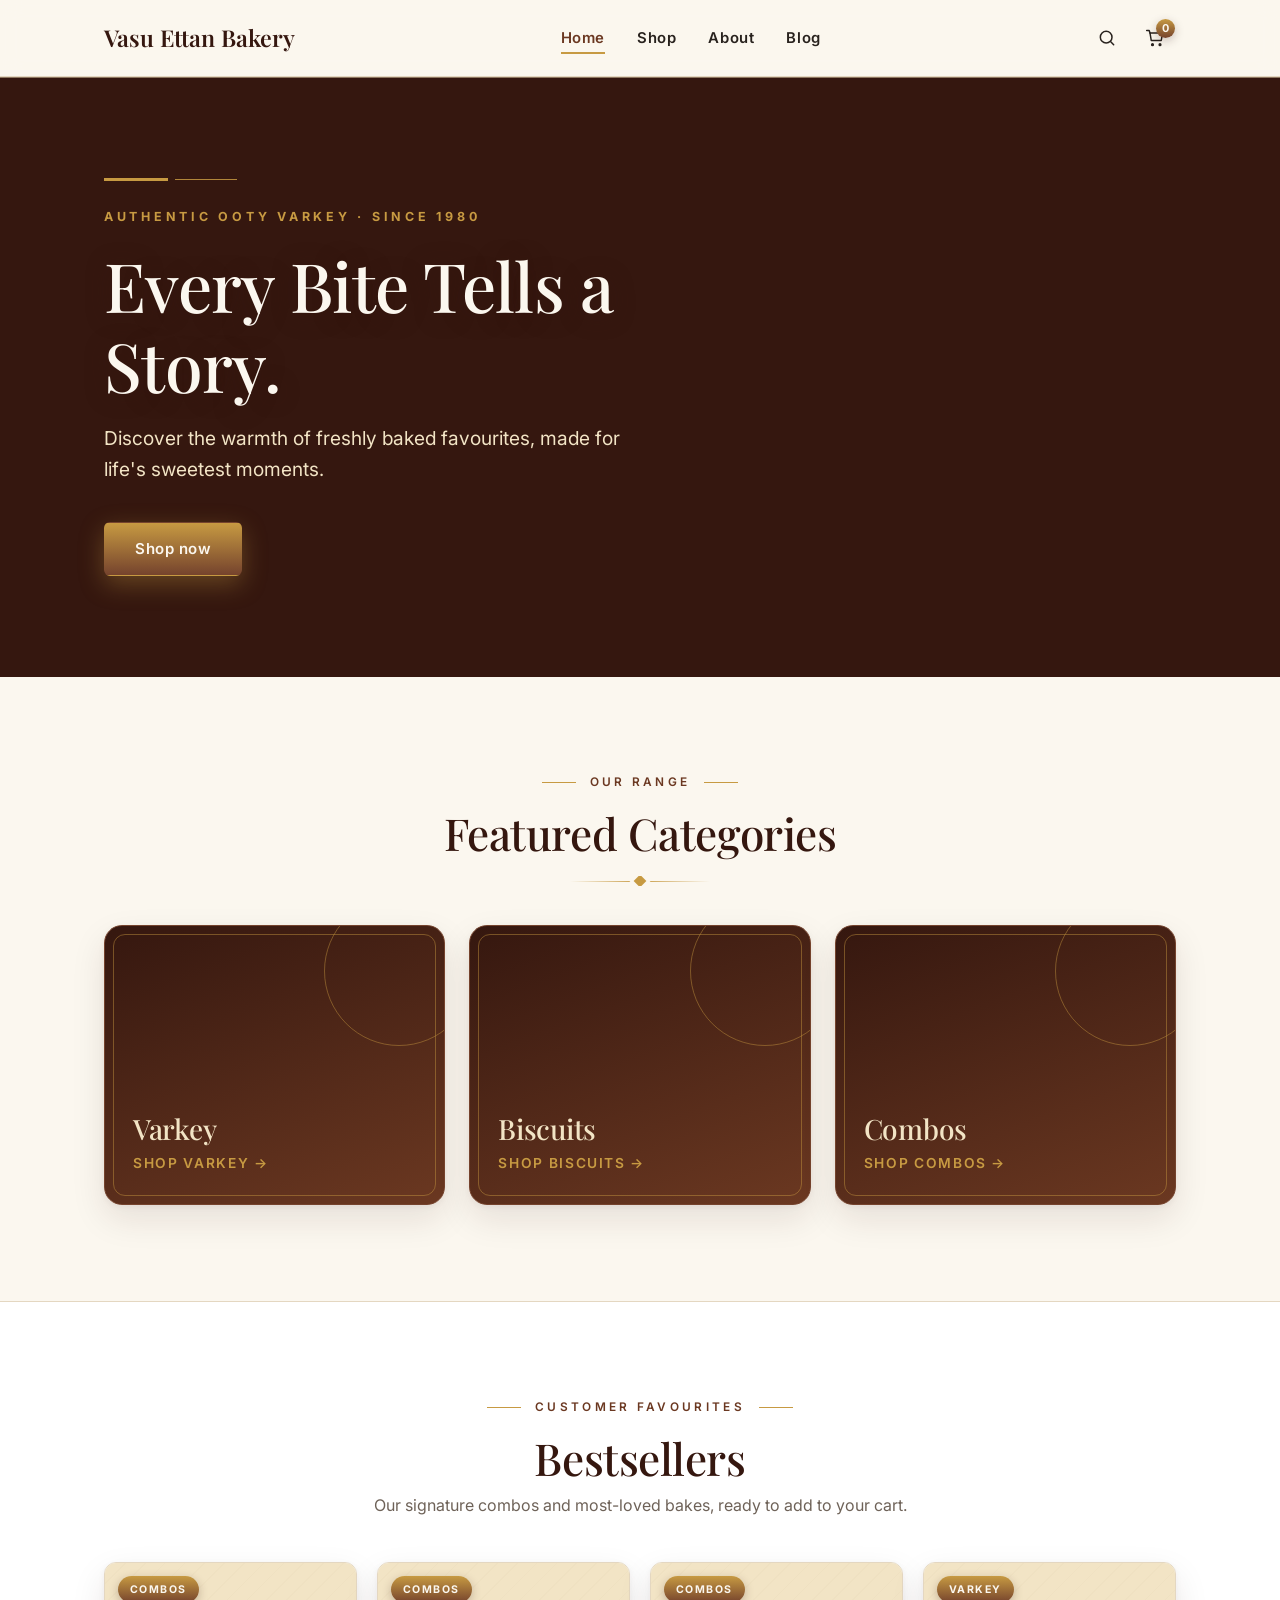
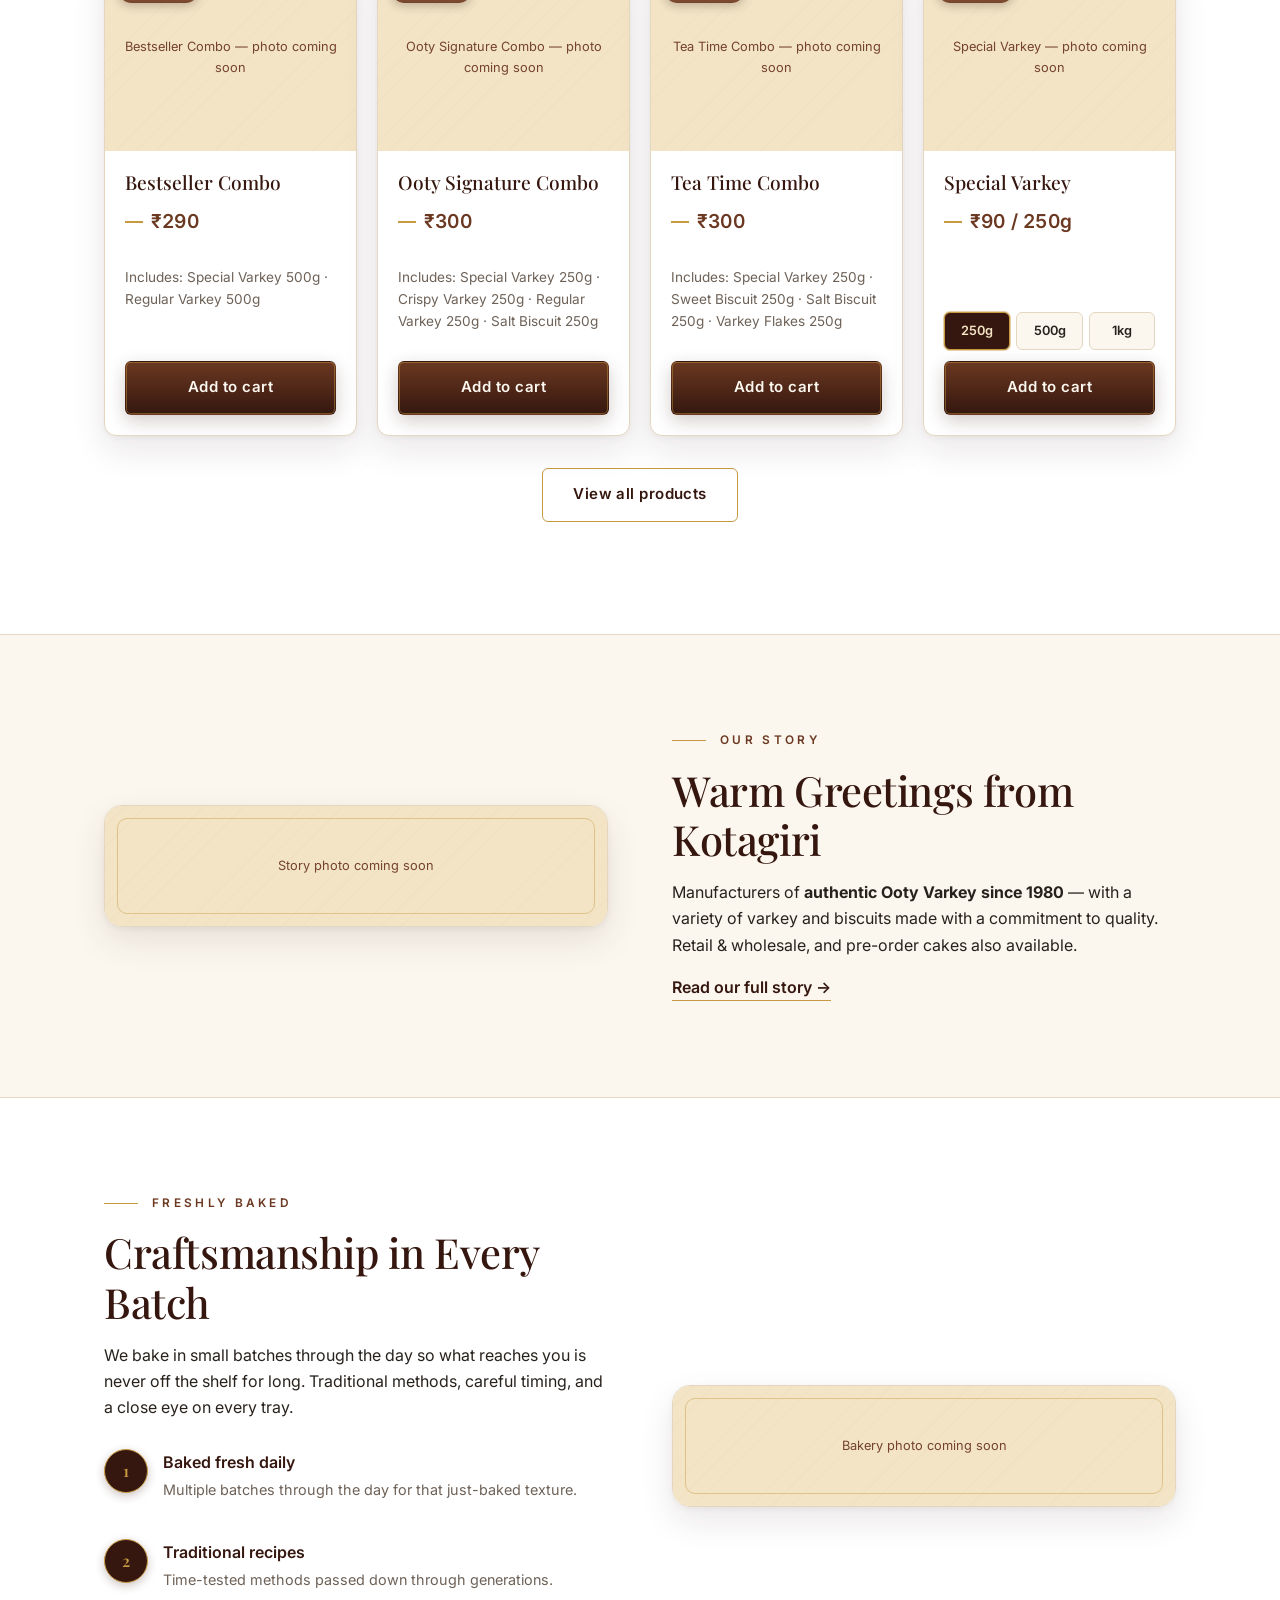
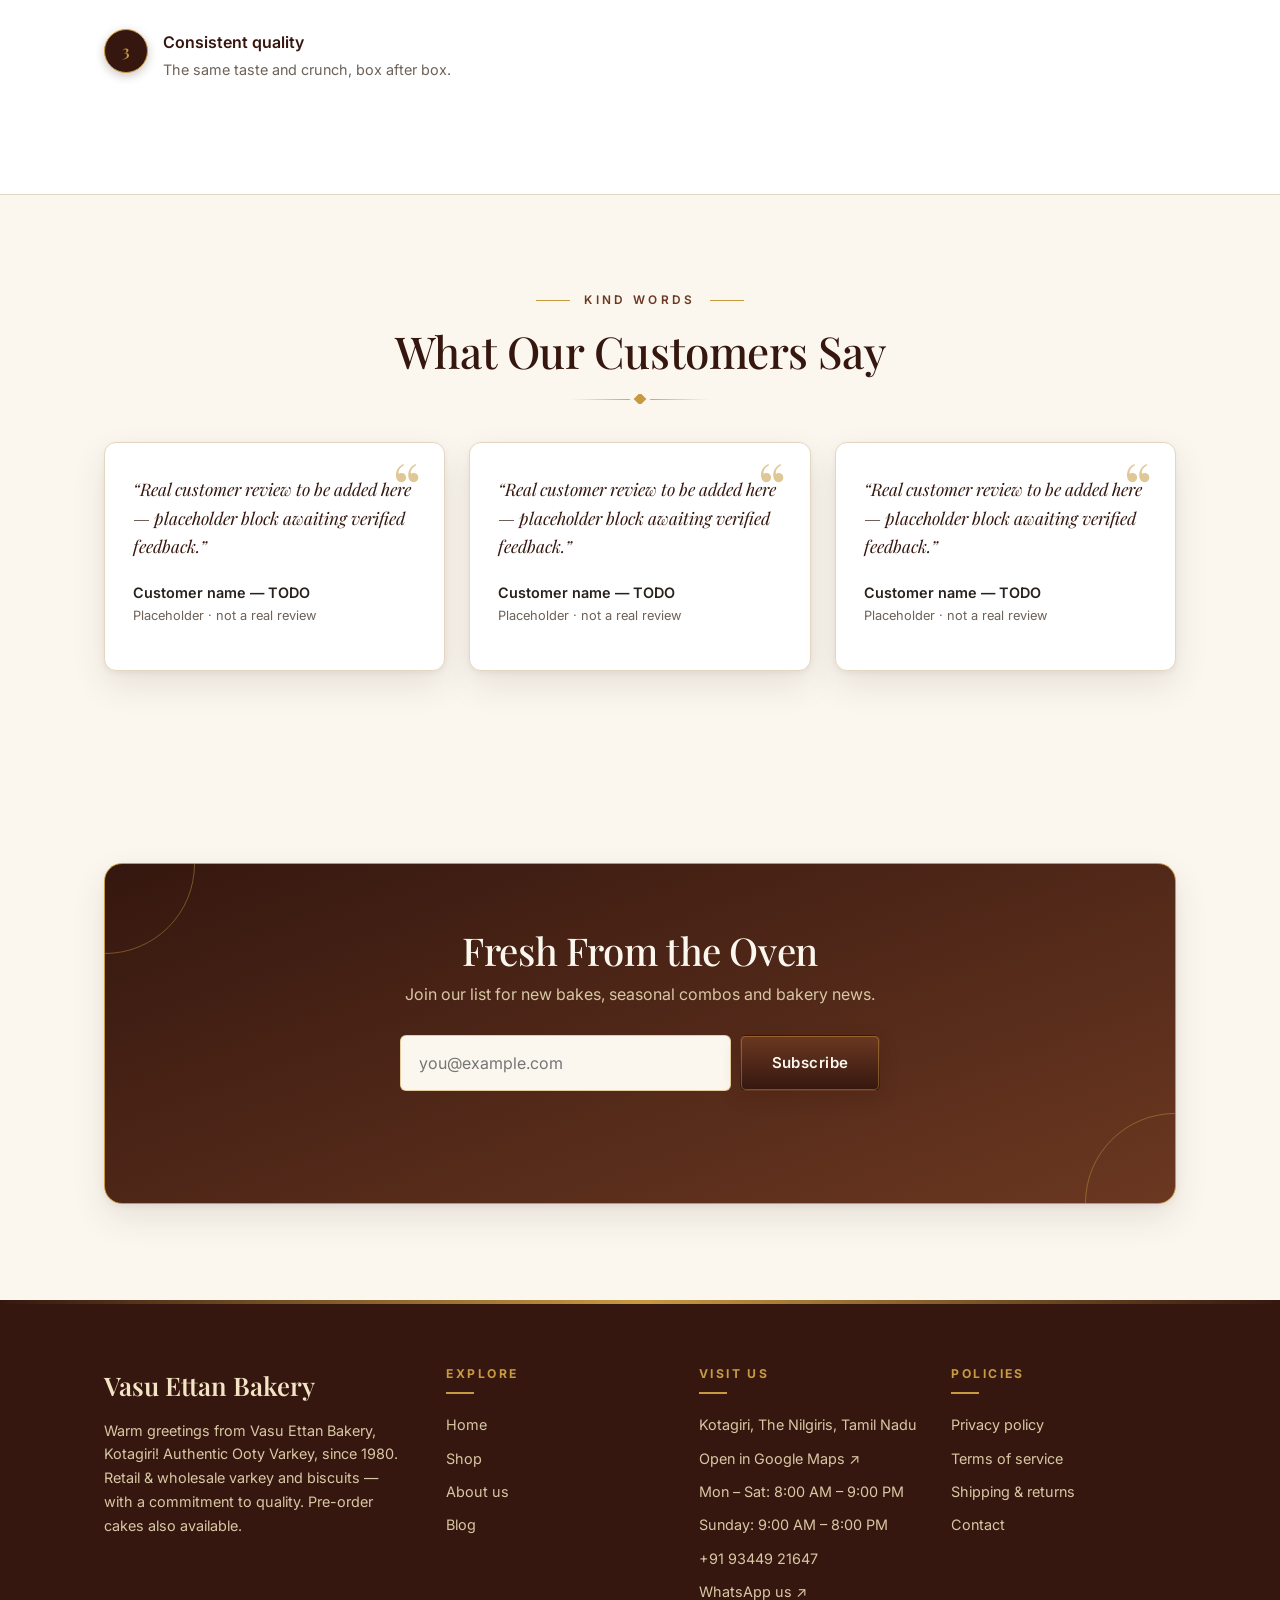
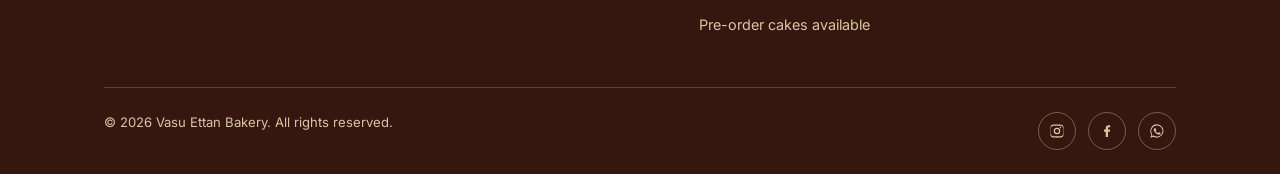
==== index.html @ 8c089f98 "first commit" ====
<!DOCTYPE html>
<html lang="en">
<head>
  <meta charset="UTF-8">
  <meta name="viewport" content="width=device-width, initial-scale=1.0">
  <title>Vasu Ettan Bakery | Freshly Baked Varkey, Biscuits &amp; Combos</title>
  <meta name="description" content="Vasu Ettan Bakery — traditional varkey, biscuits and signature combos baked fresh every day. Every bite tells a story.">
  <link rel="canonical" href="https://www.vasuettanbakery.com/index.html">
  <meta property="og:type" content="website">
  <meta property="og:title" content="Vasu Ettan Bakery | Every Bite Tells a Story">
  <meta property="og:description" content="Discover the warmth of freshly baked favourites — varkey, biscuits and combos made for life's sweetest moments.">
  <meta property="og:image" content="assets/images/hero-bakery.webp">
  <meta property="og:url" content="https://www.vasuettanbakery.com/index.html">
  <meta name="twitter:card" content="summary_large_image">
  <link rel="preconnect" href="https://fonts.googleapis.com">
  <link rel="preconnect" href="https://fonts.gstatic.com" crossorigin>
  <link href="https://fonts.googleapis.com/css2?family=Inter:wght@400;500;600;700&family=Playfair+Display:ital,wght@0,500;0,600;1,500&display=swap" rel="stylesheet">
  <link rel="stylesheet" href="css/variables.css">
  <link rel="stylesheet" href="css/style.css">
  <link rel="stylesheet" href="css/responsive.css">
</head>
<body>

  <!-- Shared header (fetched by js/main.js) -->
  <div data-include="header"></div>

  <main id="main-content">

    <!-- Hero -->
    <section class="hero" aria-labelledby="hero-title">
      <div class="hero__media">
        <img src="assets/images/hero-bakery.webp" alt="Freshly baked goods cooling on shelves inside Vasu Ettan Bakery"
          width="1600" height="900" fetchpriority="high" data-remove-on-error>
      </div>
      <div class="hero__overlay" aria-hidden="true"></div>
      <div class="container">
        <div class="hero__content">
          <p class="hero__eyebrow">Authentic Ooty Varkey · Since 1980</p>
          <h1 class="hero__title" id="hero-title">Every Bite Tells a Story.</h1>
          <p class="hero__text">Discover the warmth of freshly baked favourites, made for life's sweetest moments.</p>
          <a class="btn btn--primary" href="shop.html">Shop now</a>
        </div>
      </div>
    </section>

    <!-- Featured categories -->
    <section class="section" aria-labelledby="categories-title">
      <div class="container">
        <span class="section-kicker">Our range</span>
        <h2 class="section-heading" id="categories-title">Featured Categories</h2>
        <hr class="divider">
        <div class="category-grid">
          <a class="category-card reveal" href="shop.html?category=Varkey">
            <div class="category-card__body">
              <h3 class="category-card__title">Varkey</h3>
              <span class="category-card__link">Shop varkey →</span>
            </div>
          </a>
          <a class="category-card reveal" href="shop.html?category=Biscuits">
            <div class="category-card__body">
              <h3 class="category-card__title">Biscuits</h3>
              <span class="category-card__link">Shop biscuits →</span>
            </div>
          </a>
          <a class="category-card reveal" href="shop.html?category=Combos">
            <div class="category-card__body">
              <h3 class="category-card__title">Combos</h3>
              <span class="category-card__link">Shop combos →</span>
            </div>
          </a>
        </div>
      </div>
    </section>

    <!-- Bestsellers -->
    <section class="section section--alt" aria-labelledby="bestsellers-title">
      <div class="container">
        <span class="section-kicker">Customer favourites</span>
        <h2 class="section-heading" id="bestsellers-title">Bestsellers</h2>
        <p class="section-intro">Our signature combos and most-loved bakes, ready to add to your cart.</p>
        <div class="product-grid" id="bestsellers-grid">
          <noscript>
            <p class="empty-state">Enable JavaScript to view bestsellers, or visit the
              <a class="link-arrow" href="shop.html">shop page</a>.</p>
          </noscript>
        </div>
        <p class="text-center reveal mt-2">
          <a class="btn btn--outline" href="shop.html">View all products</a>
        </p>
      </div>
    </section>

    <!-- Our Story teaser -->
    <section class="section" aria-labelledby="story-title">
      <div class="container split">
        <div class="split__media reveal">
          <img src="assets/images/about/story-teaser.webp" alt="Baker preparing dough by hand at Vasu Ettan Bakery"
            width="720" height="540" loading="lazy" data-fallback="Story photo coming soon">
        </div>
        <div class="reveal">
          <span class="section-kicker text-left">Our story</span>
          <h2 class="split__title" id="story-title">Warm Greetings from Kotagiri</h2>
          <p>Manufacturers of <strong>authentic Ooty Varkey since 1980</strong> — with
            a variety of varkey and biscuits made with a commitment to quality.
            Retail &amp; wholesale, and pre-order cakes also available.</p>
          <a class="link-arrow" href="about.html">Read our full story →</a>
        </div>
      </div>
    </section>

    <!-- Freshly baked / craftsmanship -->
    <section class="section section--alt" aria-labelledby="craft-title">
      <div class="container split">
        <div class="reveal">
          <span class="section-kicker text-left">Freshly baked</span>
          <h2 class="split__title" id="craft-title">Craftsmanship in Every Batch</h2>
          <p>We bake in small batches through the day so what reaches you is never off
            the shelf for long. Traditional methods, careful timing, and a close eye on
            every tray.</p>
          <ul class="feature-list">
            <li>
              <span class="feature-list__icon" aria-hidden="true">1</span>
              <div>
                <p class="feature-list__title">Baked fresh daily</p>
                <p class="feature-list__text">Multiple batches through the day for that just-baked texture.</p>
              </div>
            </li>
            <li>
              <span class="feature-list__icon" aria-hidden="true">2</span>
              <div>
                <p class="feature-list__title">Traditional recipes</p>
                <p class="feature-list__text">Time-tested methods passed down through generations.</p>
              </div>
            </li>
            <li>
              <span class="feature-list__icon" aria-hidden="true">3</span>
              <div>
                <p class="feature-list__title">Consistent quality</p>
                <p class="feature-list__text">The same taste and crunch, box after box.</p>
              </div>
            </li>
          </ul>
        </div>
        <div class="split__media reveal">
          <img src="assets/images/about/craftsmanship.webp" alt="Golden varkey arranged on a baking tray"
            width="720" height="540" loading="lazy" data-fallback="Bakery photo coming soon">
        </div>
      </div>
    </section>

    <!-- Testimonials (placeholder — real reviews only) -->
    <section class="section" aria-labelledby="testimonials-title">
      <div class="container">
        <span class="section-kicker">Kind words</span>
        <h2 class="section-heading" id="testimonials-title">What Our Customers Say</h2>
        <hr class="divider">
        <div class="testimonial-grid">
          <!-- TODO: replace these placeholders with verified customer reviews.
               Do not publish invented testimonials. -->
          <figure class="testimonial reveal">
            <blockquote class="testimonial__quote">“Real customer review to be added here — placeholder block awaiting verified feedback.”</blockquote>
            <figcaption class="testimonial__author">Customer name — TODO</figcaption>
            <p class="testimonial__meta">Placeholder · not a real review</p>
          </figure>
          <figure class="testimonial reveal">
            <blockquote class="testimonial__quote">“Real customer review to be added here — placeholder block awaiting verified feedback.”</blockquote>
            <figcaption class="testimonial__author">Customer name — TODO</figcaption>
            <p class="testimonial__meta">Placeholder · not a real review</p>
          </figure>
          <figure class="testimonial reveal">
            <blockquote class="testimonial__quote">“Real customer review to be added here — placeholder block awaiting verified feedback.”</blockquote>
            <figcaption class="testimonial__author">Customer name — TODO</figcaption>
            <p class="testimonial__meta">Placeholder · not a real review</p>
          </figure>
        </div>
      </div>
    </section>

    <!-- Newsletter -->
    <section class="section" aria-labelledby="newsletter-title">
      <div class="container">
        <div class="newsletter reveal">
          <h2 class="newsletter__title" id="newsletter-title">Fresh From the Oven</h2>
          <p class="newsletter__text">Join our list for new bakes, seasonal combos and bakery news.
            <!-- TODO: connect this form to a real email service (Mailchimp, Brevo, etc.). -->
          </p>
          <form class="newsletter__form" id="newsletter-form" novalidate>
            <label class="sr-only" for="newsletter-email">Email address</label>
            <input class="newsletter__input" id="newsletter-email" name="email" type="email"
              placeholder="you@example.com" required autocomplete="email">
            <button class="btn btn--primary" type="submit">Subscribe</button>
          </form>
          <p class="newsletter__msg" id="newsletter-msg" role="status" aria-live="polite"></p>
        </div>
      </div>
    </section>

  </main>

  <!-- Shared footer (fetched by js/main.js) -->
  <div data-include="footer"></div>

  <script src="js/main.js"></script>
  <script src="js/products.js"></script>
  <script src="js/cart.js"></script>
</body>
</html>
---- css/variables.css ----
/* ==========================================================================
   Vasu Ettan Bakery — Design tokens (single source of truth for all color,
   type, spacing, shape and motion). No hard-coded colors in other files.
   ========================================================================== */

:root {
  /* ----- Core brand palette ----- */
  --color-chocolate: #35170F;   /* Heritage Chocolate — primary, footer, headings */
  --color-cocoa: #6B3821;       /* Roasted Cocoa — hover, secondary surfaces */
  --color-gold: #C79A42;        /* Antique Gold — accents, icons, fine borders */
  --color-ivory: #F2E4C5;       /* Warm Ivory — hero bg, highlights */
  --color-cream: #FBF7EF;       /* Bakery Cream — page background, card surfaces */
  --color-wheat: #D8C7A4;       /* Wheat Beige — dividers, muted accents */

  /* ----- Supporting palette ----- */
  --color-cinnamon: #75432D;    /* warm accents, category labels */
  --color-olive: #526044;       /* freshness / WhatsApp */
  --color-ink: #28221D;         /* Espresso Ink — body text */

  /* ----- Semantic colors ----- */
  --color-background: var(--color-cream);
  --color-surface: #FFFFFF;
  --color-heading: var(--color-chocolate);
  --color-text: var(--color-ink);
  --color-muted: #6E6258;
  --color-border: #E4D7C1;
  --color-primary: var(--color-chocolate);
  --color-primary-hover: var(--color-cocoa);
  --color-accent: var(--color-gold);

  /* ----- Typography ----- */
  --font-heading: "Playfair Display", Georgia, serif;
  --font-body: "Inter", Arial, sans-serif;

  /* ----- Layout ----- */
  --container-width: 1200px;
  --page-padding: 24px;
  --section-space: 88px;

  /* ----- Shape ----- */
  --radius-sm: 6px;
  --radius-md: 12px;
  --radius-lg: 18px;

  /* ----- Elevation (always warm brown, never black) ----- */
  --shadow-card: 0 2px 6px rgba(53, 23, 15, 0.05), 0 14px 34px rgba(53, 23, 15, 0.10);
  --shadow-hover: 0 4px 10px rgba(53, 23, 15, 0.08), 0 22px 48px rgba(53, 23, 15, 0.16);
  --shadow-drawer: -8px 0 40px rgba(53, 23, 15, 0.18);
  --transition: 220ms ease;

  /* ----- Premium derived accents (from palette only) ----- */
  --hairline-gold: rgba(199, 154, 66, 0.45);   /* gold at low alpha */
  --hairline-gold-strong: rgba(199, 154, 66, 0.85);
  --hairline-gold-soft: rgba(199, 154, 66, 0.18);
  --hairline-wheat: rgba(216, 199, 164, 0.55);
  --header-bg: rgba(251, 247, 239, 0.94);      /* cream at low alpha */
  --gradient-gold: linear-gradient(90deg, rgba(199, 154, 66, 0), var(--color-gold), rgba(199, 154, 66, 0));
  --gradient-button: linear-gradient(180deg, var(--color-cocoa), var(--color-chocolate));
  --gradient-dark: linear-gradient(160deg, var(--color-chocolate) 0%, var(--color-cocoa) 100%);
  --shadow-float: 0 6px 18px rgba(53, 23, 15, 0.22);
  --shadow-float-hover: 0 10px 26px rgba(53, 23, 15, 0.30);
  --shadow-badge: 0 3px 10px rgba(53, 23, 15, 0.25);
  --shadow-hero-text: 0 2px 24px rgba(53, 23, 15, 0.45);
  --shadow-modal: 0 30px 80px rgba(53, 23, 15, 0.35);
  --shadow-whatsapp: 0 6px 18px rgba(82, 96, 68, 0.30);
  --shadow-gold-cta: 0 8px 24px rgba(199, 154, 66, 0.35);
  --texture-ivory:
    repeating-linear-gradient(
      135deg,
      rgba(216, 199, 164, 0.10) 0px,
      rgba(216, 199, 164, 0.10) 1px,
      transparent 1px,
      transparent 14px
    );

  /* ----- Derived warm-brown alphas ----- */
  --overlay-scrim: rgba(40, 34, 29, 0.55);
  --hero-overlay: linear-gradient(
    90deg,
    rgba(53, 23, 15, 0.88) 0%,
    rgba(53, 23, 15, 0.62) 48%,
    rgba(53, 23, 15, 0.18) 100%
  );
  --footer-rule: rgba(216, 199, 164, 0.25);
  --footer-social-border: rgba(216, 199, 164, 0.4);
}
---- css/style.css ----
/* ==========================================================================
   Vasu Ettan Bakery — Main stylesheet (premium heritage styling)
   60% cream/ivory · 30% chocolate/cocoa · 10% gold accents
   ========================================================================== */

/* ---------- Reset & base ---------- */
*,
*::before,
*::after {
  box-sizing: border-box;
}

* {
  margin: 0;
}

html {
  scroll-behavior: smooth;
}

body {
  font-family: var(--font-body);
  font-size: 16px;
  line-height: 1.65;
  color: var(--color-text);
  background: var(--color-background);
  -webkit-font-smoothing: antialiased;
  text-rendering: optimizeLegibility;
}

img,
picture,
video,
svg {
  display: block;
  max-width: 100%;
}

input,
button,
textarea,
select {
  font: inherit;
  color: inherit;
}

ul,
ol {
  list-style: none;
  padding: 0;
}

a {
  color: inherit;
  text-decoration: none;
}

h1,
h2,
h3,
h4 {
  font-family: var(--font-heading);
  font-weight: 500;
  line-height: 1.18;
  color: var(--color-heading);
  letter-spacing: -0.01em;
}

p {
  margin-bottom: 1rem;
}

::selection {
  background: var(--color-gold);
  color: var(--color-chocolate);
}

:focus-visible {
  outline: 2px solid var(--color-gold);
  outline-offset: 3px;
}

/* Custom scrollbar (webkit) */
::-webkit-scrollbar {
  width: 11px;
}

::-webkit-scrollbar-track {
  background: var(--color-ivory);
}

::-webkit-scrollbar-thumb {
  background: var(--color-wheat);
  border: 3px solid var(--color-ivory);
  border-radius: 999px;
}

::-webkit-scrollbar-thumb:hover {
  background: var(--color-cinnamon);
}

@media (prefers-reduced-motion: reduce) {
  *,
  *::before,
  *::after {
    animation-duration: 0.01ms !important;
    animation-iteration-count: 1 !important;
    transition-duration: 0.01ms !important;
    scroll-behavior: auto !important;
  }
}

/* ---------- Utilities ---------- */
.container {
  width: 100%;
  max-width: var(--container-width);
  margin-inline: auto;
  padding-inline: var(--page-padding);
}

.section {
  padding-block: var(--section-space);
  position: relative;
}

.section--alt {
  background: var(--color-surface);
  border-block: 1px solid var(--color-border);
}

.section-heading {
  font-size: clamp(1.9rem, 4vw, 2.75rem);
  text-align: center;
  margin-bottom: 0.5rem;
}

.section-kicker {
  display: flex;
  align-items: center;
  justify-content: center;
  gap: 14px;
  font-family: var(--font-body);
  font-size: 0.74rem;
  font-weight: 600;
  letter-spacing: 0.28em;
  text-transform: uppercase;
  color: var(--color-cocoa);
  margin-bottom: 0.9rem;
}

.section-kicker::before,
.section-kicker::after {
  content: "";
  width: 34px;
  height: 1px;
  background: var(--color-gold);
  flex: 0 0 auto;
}

.section-kicker.text-left {
  justify-content: flex-start;
}

.section-kicker.text-left::after {
  display: none;
}

.section-intro {
  text-align: center;
  color: var(--color-muted);
  max-width: 640px;
  margin: 0 auto 2.75rem;
}

.sr-only {
  position: absolute;
  width: 1px;
  height: 1px;
  padding: 0;
  margin: -1px;
  overflow: hidden;
  clip: rect(0 0 0 0);
  white-space: nowrap;
  border: 0;
}

/* Ornamental gold divider with centre diamond */
.divider {
  position: relative;
  width: 140px;
  height: 10px;
  background: none;
  margin: 1.1rem auto 2.4rem;
  border: 0;
}

.divider::before {
  content: "";
  position: absolute;
  inset: 50% 0 auto;
  height: 1px;
  background: var(--gradient-gold);
}

.divider::after {
  content: "";
  position: absolute;
  left: 50%;
  top: 50%;
  width: 9px;
  height: 9px;
  transform: translate(-50%, -50%) rotate(45deg);
  background: var(--color-gold);
  box-shadow: 0 0 0 3px var(--color-background);
}

.section--alt .divider::after {
  box-shadow: 0 0 0 3px var(--color-surface);
}

.text-center {
  text-align: center;
}

.text-left {
  text-align: left;
}

.mt-2 {
  margin-top: 2rem;
}

.hero--fallback {
  background: var(--color-cocoa);
}

.skip-link {
  position: absolute;
  left: 1rem;
  top: -4rem;
  z-index: 9999;
  background: var(--color-gold);
  color: var(--color-chocolate);
  font-weight: 600;
  padding: 0.75rem 1.25rem;
  border-radius: var(--radius-sm);
  transition: top var(--transition);
}

.skip-link:focus {
  top: 1rem;
}

/* ---------- Buttons ---------- */
.btn {
  display: inline-flex;
  align-items: center;
  justify-content: center;
  gap: 0.5rem;
  font-family: var(--font-body);
  font-size: 0.94rem;
  font-weight: 600;
  letter-spacing: 0.03em;
  text-transform: none;
  padding: 0.85rem 1.9rem;
  border: 1px solid transparent;
  border-radius: var(--radius-sm);
  cursor: pointer;
  position: relative;
  transition: background var(--transition), color var(--transition),
    border-color var(--transition), transform var(--transition),
    box-shadow var(--transition);
}

.btn:active {
  transform: translateY(1px);
}

.btn--primary {
  background: var(--gradient-button);
  color: var(--color-cream);
  box-shadow: inset 0 0 0 1px var(--hairline-gold),
    var(--shadow-float);
}

.btn--primary:hover {
  background: var(--color-cocoa);
  box-shadow: inset 0 0 0 1px var(--hairline-gold-strong),
    var(--shadow-float-hover);
  transform: translateY(-1px);
}

/* Gold CTA (used inside the dark hero) */
.hero__content .btn--primary {
  background: linear-gradient(180deg, var(--color-gold), var(--color-cinnamon));
  color: var(--color-cream);
  box-shadow: var(--shadow-gold-cta);
}

.hero__content .btn--primary:hover {
  background: var(--color-gold);
  color: var(--color-chocolate);
}

.btn--outline {
  background: transparent;
  color: var(--color-chocolate);
  border-color: var(--color-gold);
}

.btn--outline:hover {
  background: var(--color-chocolate);
  color: var(--color-ivory);
  border-color: var(--color-chocolate);
}

.btn--ghost {
  background: transparent;
  color: var(--color-primary);
  padding: 0.5rem 0.75rem;
}

.btn--ghost:hover {
  background: var(--color-ivory);
}

.btn--whatsapp {
  background: var(--color-olive);
  color: var(--color-cream);
  width: 100%;
  box-shadow: var(--shadow-whatsapp);
}

.btn--whatsapp:hover {
  background: var(--color-chocolate);
}

.btn--block {
  width: 100%;
}

.btn:disabled {
  opacity: 0.5;
  cursor: not-allowed;
}

.btn--small {
  padding: 0.55rem 1.15rem;
  font-size: 0.86rem;
}

.link-arrow {
  font-weight: 600;
  color: var(--color-primary);
  border-bottom: 1px solid var(--color-gold);
  padding-bottom: 3px;
  transition: color var(--transition), border-color var(--transition);
}

.link-arrow:hover {
  color: var(--color-cocoa);
  border-bottom-color: var(--color-cocoa);
}

/* ---------- Announcement bar ---------- */
.announcement {
  background: var(--color-chocolate);
  color: var(--color-gold);
  text-align: center;
  font-size: 0.76rem;
  font-weight: 600;
  letter-spacing: 0.16em;
  text-transform: uppercase;
  padding: 0.65rem var(--page-padding);
  border-bottom: 1px solid var(--hairline-gold);
}

/* ---------- Header ---------- */
.site-header {
  position: sticky;
  top: 0;
  z-index: 500;
  background: var(--header-bg);
  backdrop-filter: blur(10px);
  -webkit-backdrop-filter: blur(10px);
  border-bottom: 1px solid var(--color-border);
  box-shadow: 0 1px 0 var(--hairline-wheat);
}

.site-header__inner {
  display: flex;
  align-items: center;
  justify-content: space-between;
  gap: 1rem;
  min-height: 76px;
}

.site-logo {
  display: flex;
  align-items: center;
  gap: 0.65rem;
  font-family: var(--font-heading);
  font-size: 1.45rem;
  font-weight: 600;
  color: var(--color-heading);
}

.site-logo img {
  height: 44px;
  width: auto;
}

.site-logo__fallback {
  display: none;
}

.site-logo.is-fallback img {
  display: none;
}

.site-logo.is-fallback .site-logo__fallback {
  display: block;
}

.site-nav__list {
  display: flex;
  align-items: center;
  gap: 2rem;
}

.site-nav__link {
  position: relative;
  font-size: 0.93rem;
  font-weight: 600;
  letter-spacing: 0.04em;
  padding: 0.4rem 0;
  transition: color var(--transition);
}

.site-nav__link::after {
  content: "";
  position: absolute;
  left: 0;
  bottom: 0;
  width: 100%;
  height: 2px;
  background: var(--color-gold);
  transform: scaleX(0);
  transform-origin: left;
  transition: transform var(--transition);
}

.site-nav__link:hover,
.site-nav__link[aria-current="page"] {
  color: var(--color-cocoa);
}

.site-nav__link:hover::after,
.site-nav__link[aria-current="page"]::after {
  transform: scaleX(1);
}

.header-actions {
  display: flex;
  align-items: center;
  gap: 0.35rem;
}

.icon-btn {
  position: relative;
  display: inline-flex;
  align-items: center;
  justify-content: center;
  width: 42px;
  height: 42px;
  background: transparent;
  border: 1px solid transparent;
  border-radius: 50%;
  cursor: pointer;
  transition: background var(--transition), border-color var(--transition),
    color var(--transition);
}

.icon-btn:hover {
  background: var(--color-ivory);
  border-color: var(--hairline-gold);
  color: var(--color-cocoa);
}

.icon-btn svg {
  width: 20px;
  height: 20px;
  stroke: currentColor;
  fill: none;
  stroke-width: 1.8;
  stroke-linecap: round;
  stroke-linejoin: round;
}

.cart-count {
  position: absolute;
  top: 1px;
  right: 0;
  min-width: 19px;
  height: 19px;
  padding: 0 5px;
  display: flex;
  align-items: center;
  justify-content: center;
  background: linear-gradient(180deg, var(--color-gold), var(--color-cinnamon));
  color: var(--color-cream);
  font-size: 0.68rem;
  font-weight: 700;
  border-radius: 999px;
  box-shadow: var(--shadow-badge);
}

.nav-toggle {
  display: none;
}

.site-nav__close {
  display: none;
}

/* Header search */
.header-search {
  display: none;
  border-top: 1px solid var(--color-border);
  background: var(--color-surface);
}

.header-search.is-open {
  display: block;
}

.header-search__form {
  display: flex;
  gap: 0.5rem;
  padding-block: 0.8rem;
}

.header-search__input {
  flex: 1;
  padding: 0.7rem 1.1rem;
  border: 1px solid var(--color-border);
  border-radius: var(--radius-sm);
  background: var(--color-cream);
  transition: border-color var(--transition), box-shadow var(--transition);
}

.header-search__input:focus {
  border-color: var(--color-gold);
  box-shadow: 0 0 0 3px var(--hairline-gold);
}

/* ---------- Hero ---------- */
.hero {
  position: relative;
  min-height: 600px;
  display: flex;
  align-items: center;
  overflow: hidden;
  background: var(--color-chocolate);
}

.hero__media {
  position: absolute;
  inset: 0;
}

.hero__media img {
  width: 100%;
  height: 100%;
  object-fit: cover;
}

.hero__overlay {
  position: absolute;
  inset: 0;
  background: var(--hero-overlay);
}

.hero__content {
  position: relative;
  z-index: 1;
  max-width: 640px;
  padding-block: 5rem;
  color: var(--color-cream);
}

.hero__content::before {
  content: "";
  display: block;
  width: 64px;
  height: 3px;
  background: var(--color-gold);
  margin-bottom: 1.6rem;
  box-shadow: 70px 0 0 -1px var(--hairline-gold-strong);
}

.hero__eyebrow {
  font-size: 0.78rem;
  font-weight: 700;
  letter-spacing: 0.3em;
  text-transform: uppercase;
  color: var(--color-gold);
  margin-bottom: 1.1rem;
}

.hero__title {
  font-size: clamp(2.5rem, 6.5vw, 4.25rem);
  color: var(--color-cream);
  margin-bottom: 1.1rem;
  text-shadow: var(--shadow-hero-text);
}

.hero__text {
  font-size: clamp(1.02rem, 2vw, 1.2rem);
  color: var(--color-ivory);
  margin-bottom: 2.25rem;
  max-width: 520px;
}

/* Page hero (inner pages) */
.page-hero {
  position: relative;
  background: var(--color-ivory);
  background-image: var(--texture-ivory);
  text-align: center;
  padding-block: clamp(3.25rem, 8vw, 5.5rem);
  border-bottom: 1px solid var(--color-border);
}

.page-hero::before,
.page-hero::after {
  content: "";
  position: absolute;
  left: 0;
  right: 0;
  height: 3px;
  background: var(--gradient-gold);
  opacity: 0.7;
}

.page-hero::before {
  top: 0;
}

.page-hero::after {
  bottom: 0;
}

.page-hero__title {
  font-size: clamp(2.1rem, 5vw, 3.25rem);
  margin-bottom: 0.85rem;
}

.page-hero__text {
  max-width: 620px;
  margin: 0 auto;
  color: var(--color-muted);
}

/* ---------- Category cards ---------- */
.category-grid {
  display: grid;
  grid-template-columns: repeat(3, 1fr);
  gap: 1.5rem;
}

.category-card {
  position: relative;
  display: flex;
  align-items: flex-end;
  min-height: 280px;
  padding: 1.75rem;
  border: 1px solid var(--color-cinnamon);
  border-radius: var(--radius-lg);
  overflow: hidden;
  background: var(--gradient-dark);
  color: var(--color-cream);
  box-shadow: var(--shadow-card);
  transition: transform var(--transition), box-shadow var(--transition),
    border-color var(--transition);
}

.category-card::before {
  content: "";
  position: absolute;
  inset: 8px;
  border: 1px solid var(--hairline-gold);
  border-radius: calc(var(--radius-lg) - 6px);
  pointer-events: none;
}

.category-card::after {
  content: "";
  position: absolute;
  top: -30px;
  right: -30px;
  width: 150px;
  height: 150px;
  border: 1px solid var(--hairline-gold);
  border-radius: 50%;
  transition: transform 400ms ease;
}

.category-card:hover {
  transform: translateY(-6px);
  box-shadow: var(--shadow-hover);
  border-color: var(--color-gold);
}

.category-card:hover::after {
  transform: scale(1.25);
}

.category-card__body {
  position: relative;
  z-index: 1;
}

.category-card__title {
  font-size: 1.75rem;
  color: var(--color-ivory);
  margin-bottom: 0.3rem;
}

.category-card__link {
  font-size: 0.86rem;
  font-weight: 600;
  letter-spacing: 0.12em;
  text-transform: uppercase;
  color: var(--color-gold);
}

.category-card__texture {
  position: absolute;
  inset: 0;
  opacity: 0.14;
  object-fit: cover;
  width: 100%;
  height: 100%;
}

/* ---------- Product card ---------- */
.product-grid {
  display: grid;
  grid-template-columns: repeat(4, 1fr);
  gap: 1.5rem;
}

.product-card {
  display: flex;
  flex-direction: column;
  background: var(--color-surface);
  border: 1px solid var(--color-border);
  border-radius: var(--radius-md);
  overflow: hidden;
  box-shadow: var(--shadow-card);
  position: relative;
  transition: transform var(--transition), box-shadow var(--transition),
    border-color var(--transition);
}

.product-card::after {
  content: "";
  position: absolute;
  left: 0;
  right: 0;
  top: 0;
  height: 3px;
  background: var(--gradient-gold);
  opacity: 0;
  transition: opacity var(--transition);
}

.product-card:hover {
  transform: translateY(-6px);
  box-shadow: var(--shadow-hover);
  border-color: var(--hairline-gold);
}

.product-card:hover::after {
  opacity: 1;
}

.product-card__media {
  position: relative;
  aspect-ratio: 4 / 3;
  overflow: hidden;
  background: var(--color-ivory);
  cursor: pointer;
}

.product-card__media img {
  width: 100%;
  height: 100%;
  object-fit: cover;
  transition: transform 500ms ease;
}

.product-card:hover .product-card__media img {
  transform: scale(1.07);
}

.product-card__tag {
  position: absolute;
  top: 0.8rem;
  left: 0.8rem;
  background: linear-gradient(180deg, var(--color-gold), var(--color-cinnamon));
  color: var(--color-cream);
  font-size: 0.66rem;
  font-weight: 700;
  letter-spacing: 0.14em;
  text-transform: uppercase;
  padding: 0.32rem 0.75rem;
  border-radius: 999px;
  box-shadow: var(--shadow-badge);
}

.product-card__body {
  display: flex;
  flex-direction: column;
  gap: 0.75rem;
  padding: 1.25rem;
  flex: 1;
}

.product-card__name {
  font-size: 1.2rem;
}

.product-card__link-btn {
  background: none;
  border: 0;
  padding: 0;
  font: inherit;
  color: inherit;
  text-align: left;
  cursor: pointer;
  transition: color var(--transition);
}

.product-card__link-btn:hover {
  color: var(--color-cocoa);
}

.product-card__price {
  font-family: var(--font-body);
  font-weight: 700;
  font-variant-numeric: tabular-nums;
  letter-spacing: 0.01em;
  font-size: 1.2rem;
  font-weight: 600;
  color: var(--color-cocoa);
  display: flex;
  align-items: baseline;
  gap: 0.5rem;
}

.product-card__price::before {
  content: "";
  width: 18px;
  height: 2px;
  background: var(--color-gold);
  align-self: center;
}

.product-card__includes {
  font-size: 0.85rem;
  color: var(--color-muted);
}

.product-card__footer {
  margin-top: auto;
  display: flex;
  flex-direction: column;
  gap: 0.7rem;
}

/* Size selector */
.size-select {
  display: flex;
  gap: 0.4rem;
  flex-wrap: wrap;
}

.size-select__btn {
  flex: 1;
  min-width: 60px;
  padding: 0.45rem 0.35rem;
  font-size: 0.8rem;
  font-weight: 600;
  background: var(--color-cream);
  border: 1px solid var(--color-border);
  border-radius: var(--radius-sm);
  cursor: pointer;
  transition: background var(--transition), border-color var(--transition),
    color var(--transition), box-shadow var(--transition);
}

.size-select__btn:hover {
  border-color: var(--color-gold);
}

.size-select__btn[aria-pressed="true"] {
  background: var(--color-chocolate);
  border-color: var(--color-gold);
  color: var(--color-ivory);
  box-shadow: 0 0 0 1px var(--hairline-gold);
}

/* ---------- Shop toolbar ---------- */
.shop-toolbar {
  display: flex;
  flex-wrap: wrap;
  align-items: center;
  gap: 1rem;
  justify-content: space-between;
  margin-bottom: 2rem;
}

.filter-chips {
  display: flex;
  flex-wrap: wrap;
  gap: 0.5rem;
}

.chip {
  padding: 0.55rem 1.25rem;
  background: var(--color-surface);
  border: 1px solid var(--color-border);
  border-radius: 999px;
  font-size: 0.875rem;
  font-weight: 600;
  letter-spacing: 0.02em;
  cursor: pointer;
  transition: background var(--transition), color var(--transition),
    border-color var(--transition), box-shadow var(--transition);
}

.chip:hover {
  border-color: var(--color-gold);
}

.chip[aria-pressed="true"] {
  background: var(--color-chocolate);
  border-color: var(--color-gold);
  color: var(--color-ivory);
  box-shadow: 0 0 0 1px var(--hairline-gold);
}

.shop-controls {
  display: flex;
  flex-wrap: wrap;
  gap: 0.75rem;
  align-items: center;
}

.field {
  display: flex;
  flex-direction: column;
  gap: 0.35rem;
}

.field label {
  font-size: 0.74rem;
  font-weight: 700;
  letter-spacing: 0.12em;
  text-transform: uppercase;
  color: var(--color-cocoa);
}

.input,
.select {
  padding: 0.7rem 1rem;
  border: 1px solid var(--color-border);
  border-radius: var(--radius-sm);
  background: var(--color-surface);
  transition: border-color var(--transition), box-shadow var(--transition);
}

.input:focus,
.select:focus {
  border-color: var(--color-gold);
  box-shadow: 0 0 0 3px var(--hairline-gold);
}

.empty-state {
  text-align: center;
  padding: 3.5rem 1rem;
  border: 1px dashed var(--color-wheat);
  border-radius: var(--radius-md);
  background: var(--color-ivory);
  color: var(--color-muted);
  grid-column: 1 / -1;
}

/* ---------- Modal / drawer ---------- */
.overlay {
  position: fixed;
  inset: 0;
  background: var(--overlay-scrim);
  backdrop-filter: blur(3px);
  -webkit-backdrop-filter: blur(3px);
  opacity: 0;
  visibility: hidden;
  transition: opacity var(--transition), visibility var(--transition);
  z-index: 900;
}

.overlay.is-open {
  opacity: 1;
  visibility: visible;
}

.drawer {
  position: fixed;
  top: 0;
  right: 0;
  z-index: 1000;
  width: min(420px, 100%);
  height: 100dvh;
  background: var(--color-surface);
  border-left: 1px solid var(--hairline-gold);
  box-shadow: var(--shadow-drawer);
  display: flex;
  flex-direction: column;
  transform: translateX(100%);
  transition: transform 300ms cubic-bezier(0.22, 1, 0.36, 1);
  visibility: hidden;
}

.drawer.is-open {
  transform: translateX(0);
  visibility: visible;
}

.drawer__header {
  display: flex;
  align-items: center;
  justify-content: space-between;
  padding: 1.25rem 1.35rem;
  background: var(--color-ivory);
  border-bottom: 1px solid var(--color-gold);
}

.drawer__title {
  font-size: 1.4rem;
}

.drawer__body {
  flex: 1;
  overflow-y: auto;
  padding: 1.25rem;
}

.drawer__footer {
  border-top: 1px solid var(--color-border);
  padding: 1.25rem;
  background: var(--color-cream);
}

.cart-line {
  display: grid;
  grid-template-columns: 64px 1fr auto;
  gap: 0.85rem;
  padding-block: 1rem;
  border-bottom: 1px solid var(--color-border);
}

.cart-line:first-child {
  padding-top: 0;
}

.cart-line__img {
  width: 64px;
  height: 64px;
  object-fit: cover;
  border-radius: var(--radius-sm);
  background: var(--color-ivory);
  border: 1px solid var(--color-border);
}

.cart-line__name {
  font-family: var(--font-heading);
  font-size: 1rem;
}

.cart-line__meta {
  font-size: 0.8rem;
  color: var(--color-muted);
}

.cart-line__price {
  font-family: var(--font-body);
  font-weight: 700;
  font-variant-numeric: tabular-nums;
  font-size: 1rem;
  color: var(--color-cocoa);
  text-align: right;
}

.qty-stepper {
  display: inline-flex;
  align-items: center;
  border: 1px solid var(--color-wheat);
  border-radius: var(--radius-sm);
  overflow: hidden;
  margin-top: 0.5rem;
}

.qty-stepper button {
  width: 30px;
  height: 30px;
  background: var(--color-cream);
  border: 0;
  cursor: pointer;
  font-weight: 700;
  transition: background var(--transition), color var(--transition);
}

.qty-stepper button:hover {
  background: var(--color-gold);
  color: var(--color-chocolate);
}

.qty-stepper span {
  min-width: 34px;
  text-align: center;
  font-size: 0.875rem;
  font-weight: 600;
}

.cart-line__remove {
  background: none;
  border: 0;
  color: var(--color-muted);
  font-size: 0.78rem;
  cursor: pointer;
  text-decoration: underline;
  padding: 0.25rem 0 0;
  transition: color var(--transition);
}

.cart-line__remove:hover {
  color: var(--color-cinnamon);
}

.cart-summary {
  display: flex;
  justify-content: space-between;
  font-weight: 600;
  margin-bottom: 1rem;
}

.cart-summary__total {
  font-family: var(--font-body);
  font-weight: 700;
  font-variant-numeric: tabular-nums;
  font-size: 1.3rem;
  color: var(--color-heading);
}

.cart-note {
  font-size: 0.8rem;
  color: var(--color-muted);
  margin-top: 0.75rem;
  text-align: center;
}

/* Product detail modal */
.modal {
  position: fixed;
  inset: 0;
  z-index: 1000;
  display: flex;
  align-items: center;
  justify-content: center;
  padding: 1rem;
  opacity: 0;
  visibility: hidden;
  transition: opacity var(--transition), visibility var(--transition);
}

.modal.is-open {
  opacity: 1;
  visibility: visible;
}

.modal__panel {
  position: relative;
  width: min(880px, 100%);
  max-height: 90dvh;
  overflow-y: auto;
  background: var(--color-surface);
  border: 1px solid var(--color-gold);
  border-radius: var(--radius-lg);
  box-shadow: var(--shadow-modal);
}

.modal__close {
  position: absolute;
  top: 0.75rem;
  right: 0.75rem;
  z-index: 2;
  background: var(--color-cream);
  border: 1px solid var(--color-border);
  border-radius: 50%;
}

.modal__grid {
  display: grid;
  grid-template-columns: 1fr 1fr;
}

.modal__media {
  background: var(--color-ivory);
}

.modal__media img {
  width: 100%;
  height: 100%;
  object-fit: cover;
  min-height: 320px;
}

.modal__body {
  padding: 2.25rem;
}

.modal__title {
  font-size: 2rem;
  margin-bottom: 0.5rem;
}

.modal__price {
  font-family: var(--font-body);
  font-weight: 700;
  font-variant-numeric: tabular-nums;
  letter-spacing: 0.01em;
  font-size: 1.5rem;
  font-weight: 600;
  color: var(--color-cocoa);
  margin-bottom: 1rem;
}

.modal__price::before {
  content: "";
  display: inline-block;
  width: 22px;
  height: 2px;
  background: var(--color-gold);
  vertical-align: middle;
  margin-right: 0.6rem;
}

.modal__desc {
  color: var(--color-muted);
  margin-bottom: 1.25rem;
}

.modal__label {
  font-size: 0.74rem;
  font-weight: 700;
  letter-spacing: 0.16em;
  text-transform: uppercase;
  color: var(--color-cocoa);
  margin-bottom: 0.5rem;
}

.modal__includes {
  margin-bottom: 1.25rem;
}

.modal__includes li {
  padding: 0.45rem 0;
  border-bottom: 1px dashed var(--color-wheat);
  font-size: 0.9rem;
}

.modal__availability {
  font-size: 0.85rem;
  color: var(--color-olive);
  font-weight: 600;
  margin-block: 1rem;
}

.modal__actions {
  display: flex;
  gap: 0.75rem;
  align-items: center;
  flex-wrap: wrap;
}

.todo-note {
  font-size: 0.82rem;
  color: var(--color-cinnamon);
  font-style: italic;
  background: var(--color-ivory);
  border-left: 3px solid var(--color-gold);
  padding: 0.7rem 0.9rem;
  border-radius: 0 var(--radius-sm) var(--radius-sm) 0;
  margin-block: 1rem;
}

/* ---------- Story / craftsmanship ---------- */
.split {
  display: grid;
  grid-template-columns: 1fr 1fr;
  gap: clamp(2rem, 5vw, 4.5rem);
  align-items: center;
}

.split__media {
  position: relative;
  border-radius: var(--radius-lg);
  overflow: hidden;
  border: 1px solid var(--color-border);
  box-shadow: var(--shadow-card);
}

.split__media::before {
  content: "";
  position: absolute;
  inset: 12px;
  border: 1px solid var(--hairline-gold);
  border-radius: calc(var(--radius-lg) - 8px);
  z-index: 1;
  pointer-events: none;
}

.split__title {
  font-size: clamp(1.85rem, 4vw, 2.6rem);
  margin-bottom: 1rem;
}

.feature-list {
  display: grid;
  gap: 1.35rem;
  margin-top: 1.75rem;
}

.feature-list li {
  display: flex;
  gap: 0.95rem;
}

.feature-list__icon {
  flex: 0 0 auto;
  width: 44px;
  height: 44px;
  display: grid;
  place-items: center;
  background: var(--color-chocolate);
  color: var(--color-gold);
  border: 1px solid var(--color-gold);
  border-radius: 50%;
  font-family: var(--font-heading);
  font-weight: 600;
  box-shadow: var(--shadow-badge);
}

.feature-list__title {
  font-weight: 600;
  margin-bottom: 0.15rem;
  color: var(--color-heading);
}

.feature-list__text {
  font-size: 0.9rem;
  color: var(--color-muted);
}

/* ---------- Testimonials ---------- */
.testimonial-grid {
  display: grid;
  grid-template-columns: repeat(3, 1fr);
  gap: 1.5rem;
}

.testimonial {
  position: relative;
  background: var(--color-surface);
  border: 1px solid var(--color-border);
  border-radius: var(--radius-md);
  padding: 2rem 1.75rem 1.75rem;
  box-shadow: var(--shadow-card);
  transition: transform var(--transition), border-color var(--transition);
}

.testimonial::before {
  content: "\201C";
  position: absolute;
  top: 0.4rem;
  right: 1.4rem;
  font-family: var(--font-heading);
  font-size: 4.5rem;
  line-height: 1;
  color: var(--color-gold);
  opacity: 0.55;
  pointer-events: none;
}

.testimonial:hover {
  transform: translateY(-4px);
  border-color: var(--hairline-gold);
}

.testimonial__quote {
  font-family: var(--font-heading);
  font-size: 1.08rem;
  font-style: italic;
  color: var(--color-heading);
  margin-bottom: 1.25rem;
}

.testimonial__author {
  font-weight: 600;
  font-size: 0.9rem;
}

.testimonial__meta {
  font-size: 0.8rem;
  color: var(--color-muted);
}

/* ---------- Newsletter ---------- */
.newsletter {
  position: relative;
  background: var(--gradient-dark);
  color: var(--color-ivory);
  border: 1px solid var(--color-gold);
  border-radius: var(--radius-lg);
  padding: clamp(2.5rem, 5vw, 4rem);
  text-align: center;
  box-shadow: var(--shadow-card);
  overflow: hidden;
}

.newsletter::before,
.newsletter::after {
  content: "";
  position: absolute;
  width: 180px;
  height: 180px;
  border: 1px solid var(--hairline-gold);
  border-radius: 50%;
  pointer-events: none;
}

.newsletter::before {
  top: -90px;
  left: -90px;
}

.newsletter::after {
  bottom: -90px;
  right: -90px;
}

.newsletter__title {
  color: var(--color-cream);
  font-size: clamp(1.7rem, 3.5vw, 2.4rem);
  margin-bottom: 0.5rem;
}

.newsletter__text {
  color: var(--color-wheat);
  max-width: 520px;
  margin: 0 auto 1.75rem;
}

.newsletter__form {
  display: flex;
  gap: 0.6rem;
  max-width: 480px;
  margin: 0 auto;
  position: relative;
  z-index: 1;
}

.newsletter__input {
  flex: 1;
  padding: 0.85rem 1.1rem;
  border: 1px solid var(--hairline-gold);
  border-radius: var(--radius-sm);
  background: var(--color-cream);
  color: var(--color-text);
  transition: box-shadow var(--transition);
}

.newsletter__input:focus {
  box-shadow: 0 0 0 3px var(--hairline-gold);
}

.newsletter__msg {
  margin-top: 0.85rem;
  font-size: 0.9rem;
  min-height: 1.3em;
  position: relative;
  z-index: 1;
}

.newsletter__msg.is-error {
  color: var(--color-wheat);
}

.newsletter__msg.is-success {
  color: var(--color-gold);
}

/* ---------- Forms ---------- */
.form-hint {
  font-size: 0.82rem;
  color: var(--color-muted);
}

/* ---------- About: timeline ---------- */
.timeline {
  position: relative;
  max-width: 760px;
  margin-inline: auto;
  padding-left: 1.75rem;
}

.timeline::before {
  content: "";
  position: absolute;
  left: 6px;
  top: 6px;
  bottom: 6px;
  width: 2px;
  background: linear-gradient(180deg, var(--color-gold), var(--color-wheat));
}

.timeline__item {
  position: relative;
  padding-bottom: 2.25rem;
}

.timeline__item::before {
  content: "";
  position: absolute;
  left: -1.75rem;
  top: 6px;
  width: 14px;
  height: 14px;
  border-radius: 50%;
  background: var(--color-chocolate);
  border: 3px solid var(--color-gold);
  box-shadow: var(--hairline-gold-soft);
}

.timeline__date {
  font-size: 0.74rem;
  font-weight: 700;
  letter-spacing: 0.16em;
  text-transform: uppercase;
  color: var(--color-cinnamon);
  margin-bottom: 0.3rem;
}

.timeline__title {
  font-size: 1.3rem;
  margin-bottom: 0.35rem;
}

.timeline__text {
  color: var(--color-muted);
  font-size: 0.95rem;
}

/* ---------- About: values & visit ---------- */
.values-grid {
  display: grid;
  grid-template-columns: repeat(4, 1fr);
  gap: 1.25rem;
}

.value-card {
  background: var(--color-surface);
  border: 1px solid var(--color-border);
  border-radius: var(--radius-md);
  padding: 1.75rem 1.5rem;
  box-shadow: var(--shadow-card);
  position: relative;
  overflow: hidden;
  transition: transform var(--transition), box-shadow var(--transition);
}

.value-card::before {
  content: "";
  position: absolute;
  top: 0;
  left: 0;
  right: 0;
  height: 4px;
  background: var(--gradient-gold);
}

.value-card:hover {
  transform: translateY(-5px);
  box-shadow: var(--shadow-hover);
}

.value-card__title {
  font-size: 1.2rem;
  margin-bottom: 0.5rem;
}

.value-card__text {
  font-size: 0.9rem;
  color: var(--color-muted);
}

.visit-grid {
  display: grid;
  grid-template-columns: repeat(2, 1fr);
  gap: 1.5rem;
}

.visit-card {
  background: var(--color-surface);
  border: 1px solid var(--color-border);
  border-radius: var(--radius-md);
  padding: 1.85rem;
  box-shadow: var(--shadow-card);
}

.visit-card__title {
  font-size: 1.25rem;
  margin-bottom: 0.75rem;
}

.visit-card p,
.visit-card li {
  color: var(--color-muted);
  font-size: 0.95rem;
}

.map-placeholder {
  display: grid;
  place-items: center;
  min-height: 260px;
  background: var(--color-ivory);
  background-image: var(--texture-ivory);
  border: 1px dashed var(--color-wheat);
  border-radius: var(--radius-md);
  color: var(--color-cinnamon);
  text-align: center;
  padding: 1.5rem;
  transition: border-color var(--transition), background-color var(--transition),
    transform var(--transition);
}

a.map-placeholder:hover {
  border-style: solid;
  border-color: var(--color-gold);
  background-color: var(--color-surface);
  transform: translateY(-3px);
  box-shadow: var(--shadow-card);
}

/* ---------- Blog ---------- */
.blog-grid {
  display: grid;
  grid-template-columns: repeat(3, 1fr);
  gap: 1.5rem;
}

.post-card {
  display: flex;
  flex-direction: column;
  background: var(--color-surface);
  border: 1px solid var(--color-border);
  border-radius: var(--radius-md);
  overflow: hidden;
  box-shadow: var(--shadow-card);
  position: relative;
  transition: transform var(--transition), box-shadow var(--transition),
    border-color var(--transition);
}

.post-card::after {
  content: "";
  position: absolute;
  left: 0;
  right: 0;
  top: 0;
  height: 3px;
  background: var(--gradient-gold);
  opacity: 0;
  transition: opacity var(--transition);
}

.post-card:hover {
  transform: translateY(-6px);
  box-shadow: var(--shadow-hover);
  border-color: var(--hairline-gold);
}

.post-card:hover::after {
  opacity: 1;
}

.post-card__media {
  aspect-ratio: 16 / 9;
  overflow: hidden;
  background: var(--color-ivory);
}

.post-card__media img {
  width: 100%;
  height: 100%;
  object-fit: cover;
  transition: transform 500ms ease;
}

.post-card:hover .post-card__media img {
  transform: scale(1.06);
}

.post-card__body {
  padding: 1.4rem;
  display: flex;
  flex-direction: column;
  gap: 0.6rem;
  flex: 1;
}

.post-card__meta {
  display: flex;
  flex-wrap: wrap;
  gap: 0.7rem;
  font-size: 0.74rem;
  color: var(--color-muted);
  text-transform: uppercase;
  letter-spacing: 0.1em;
}

.post-card__category {
  color: var(--color-cinnamon);
  font-weight: 700;
}

.post-card__title {
  font-size: 1.3rem;
}

.post-card__excerpt {
  font-size: 0.9rem;
  color: var(--color-muted);
}

.post-card__link {
  margin-top: auto;
  font-weight: 600;
  font-size: 0.88rem;
  color: var(--color-primary);
  border-bottom: 1px solid var(--color-gold);
  align-self: flex-start;
  padding-bottom: 2px;
  transition: color var(--transition), border-color var(--transition);
}

.post-card__link:hover {
  color: var(--color-cocoa);
  border-bottom-color: var(--color-cocoa);
}

.post-card--featured {
  grid-column: 1 / -1;
  display: grid;
  grid-template-columns: 1.2fr 1fr;
}

.post-card--featured .post-card__media {
  aspect-ratio: auto;
  height: 100%;
  min-height: 300px;
}

/* Article detail */
.article {
  max-width: 760px;
  margin-inline: auto;
}

.article__meta {
  display: flex;
  flex-wrap: wrap;
  gap: 1rem;
  font-size: 0.85rem;
  color: var(--color-muted);
  margin-bottom: 1.5rem;
}

.article__meta span {
  position: relative;
}

.article__meta span + span::before {
  content: "\00B7";
  margin-right: 1rem;
  color: var(--color-gold);
}

.article__cover {
  border-radius: var(--radius-lg);
  overflow: hidden;
  margin-bottom: 2rem;
  border: 1px solid var(--color-border);
  box-shadow: var(--shadow-card);
}

.article__content h2 {
  font-size: 1.7rem;
  margin: 2.2rem 0 0.75rem;
}

.article__content h2::after {
  content: "";
  display: block;
  width: 48px;
  height: 2px;
  background: var(--color-gold);
  margin-top: 0.5rem;
}

.article__content h3 {
  font-size: 1.3rem;
  margin: 1.5rem 0 0.5rem;
}

.article__content p,
.article__content li {
  color: var(--color-text);
}

.article__content ul {
  list-style: disc;
  padding-left: 1.4rem;
  margin-bottom: 1rem;
}

.article__content ol {
  list-style: decimal;
  padding-left: 1.4rem;
  margin-bottom: 1rem;
}

.article__share {
  display: flex;
  flex-wrap: wrap;
  gap: 0.6rem;
  margin-top: 2.5rem;
  padding-top: 1.5rem;
  border-top: 1px solid var(--color-border);
}

.related {
  margin-top: 3rem;
}

/* ---------- Footer ---------- */
.site-footer {
  background: var(--color-chocolate);
  color: var(--color-wheat);
  padding-block: 3.75rem 1.5rem;
  margin-top: auto;
  position: relative;
  border-top: 4px solid transparent;
  border-image: linear-gradient(90deg, var(--color-chocolate), var(--color-gold), var(--color-chocolate)) 1;
}

.footer-grid {
  display: grid;
  grid-template-columns: 1.4fr repeat(3, 1fr);
  gap: 2rem;
  padding-bottom: 2.5rem;
  border-bottom: 1px solid var(--footer-rule);
}

.footer-brand__name {
  font-family: var(--font-heading);
  font-size: 1.6rem;
  font-weight: 600;
  color: var(--color-ivory);
  margin-bottom: 0.75rem;
}

.footer-brand__text {
  font-size: 0.9rem;
  max-width: 300px;
}

.footer-col__title {
  position: relative;
  font-family: var(--font-body);
  font-size: 0.76rem;
  font-weight: 700;
  letter-spacing: 0.2em;
  text-transform: uppercase;
  color: var(--color-gold);
  margin-bottom: 1.2rem;
  padding-bottom: 0.6rem;
}

.footer-col__title::after {
  content: "";
  position: absolute;
  left: 0;
  bottom: 0;
  width: 28px;
  height: 2px;
  background: var(--color-gold);
}

.footer-col li {
  margin-bottom: 0.6rem;
  font-size: 0.9rem;
}

.footer-col a {
  transition: color var(--transition);
}

.footer-col a:hover {
  color: var(--color-ivory);
}

.footer-bottom {
  display: flex;
  flex-wrap: wrap;
  justify-content: space-between;
  gap: 0.75rem;
  padding-top: 1.5rem;
  font-size: 0.82rem;
}

.social-links {
  display: flex;
  gap: 0.75rem;
}

.social-links a {
  display: grid;
  place-items: center;
  width: 38px;
  height: 38px;
  border: 1px solid var(--footer-social-border);
  border-radius: 50%;
  color: var(--color-wheat);
  transition: background var(--transition), border-color var(--transition),
    color var(--transition), transform var(--transition);
}

.social-links a:hover {
  background: var(--color-gold);
  border-color: var(--color-gold);
  color: var(--color-chocolate);
  transform: translateY(-2px);
}

.social-links svg {
  width: 16px;
  height: 16px;
  fill: currentColor;
}

/* ---------- Scroll reveal ---------- */
.reveal {
  opacity: 0;
  transform: translateY(24px);
  transition: opacity 600ms ease, transform 600ms ease;
}

.reveal.is-visible {
  opacity: 1;
  transform: none;
}

@media (prefers-reduced-motion: reduce) {
  .reveal {
    opacity: 1;
    transform: none;
  }
}

/* ---------- Fallback / misc ---------- */
.load-fallback {
  padding: 2rem;
  text-align: center;
  color: var(--color-muted);
}

.image-fallback {
  display: grid;
  place-items: center;
  width: 100%;
  height: 100%;
  min-height: 120px;
  background: var(--color-ivory);
  background-image: var(--texture-ivory);
  color: var(--color-cinnamon);
  font-size: 0.8rem;
  text-align: center;
  padding: 0.75rem;
}

body.is-locked {
  overflow: hidden;
}
---- css/responsive.css ----
/* ==========================================================================
   Vasu Ettan Bakery — Responsive styles
   Breakpoints: 480 / 768 / 1024 / 1280
   Approach: mobile-only rules are scoped to max-width; grid/spacing
   upgrades happen in min-width blocks (mobile-first progression).
   ========================================================================== */

/* ---------- Mobile defaults (also the base values) ---------- */
:root {
  --page-padding: 20px;
  --section-space: 52px;
}

.product-grid {
  grid-template-columns: repeat(2, 1fr);
  gap: 1rem;
}

.category-grid {
  grid-template-columns: 1fr;
}

.testimonial-grid,
.blog-grid {
  grid-template-columns: 1fr;
}

.values-grid {
  grid-template-columns: 1fr;
}

.footer-grid {
  grid-template-columns: 1fr;
  gap: 1.75rem;
}

.shop-toolbar {
  flex-direction: column;
  align-items: stretch;
}

.shop-controls {
  flex-direction: column;
  align-items: stretch;
}

.newsletter__form {
  flex-direction: column;
}

/* ---------- Mobile-only: navigation & single-column stacks ---------- */
@media (max-width: 767.98px) {
  .nav-toggle {
    display: inline-flex;
  }

  .site-nav {
    position: fixed;
    top: 0;
    left: 0;
    z-index: 1100;
    width: min(320px, 85%);
    height: 100dvh;
    background: var(--color-surface);
    border-right: 1px solid var(--color-border);
    box-shadow: var(--shadow-card);
    padding: 1.5rem;
    transform: translateX(-100%);
    transition: transform 260ms ease;
    visibility: hidden;
  }

  .site-nav.is-open {
    transform: translateX(0);
    visibility: visible;
  }

  .site-nav__list {
    flex-direction: column;
    align-items: flex-start;
    gap: 0.5rem;
    margin-top: 2.5rem;
  }

  .site-nav__link {
    display: block;
    width: 100%;
    padding: 0.7rem 0.25rem;
    font-size: 1.05rem;
    border-bottom: 1px solid var(--color-border);
  }

  .site-nav__close {
    display: inline-flex;
  }

  .split,
  .visit-grid {
    grid-template-columns: 1fr;
  }

  .modal__grid {
    grid-template-columns: 1fr;
  }

  .post-card--featured {
    grid-template-columns: 1fr;
  }

  .post-card--featured .post-card__media {
    min-height: 200px;
  }

  .hero {
    min-height: 440px;
  }
}

/* ---------- 480px ---------- */
@media (min-width: 480px) {
  .product-grid {
    gap: 1.25rem;
  }

  .values-grid {
    grid-template-columns: repeat(2, 1fr);
  }
}

/* ---------- 768px ---------- */
@media (min-width: 768px) {
  :root {
    --page-padding: 32px;
    --section-space: 72px;
  }

  .category-grid {
    grid-template-columns: repeat(3, 1fr);
  }

  .testimonial-grid,
  .blog-grid {
    grid-template-columns: repeat(2, 1fr);
  }

  .footer-grid {
    grid-template-columns: repeat(2, 1fr);
  }

  .shop-toolbar {
    flex-direction: row;
    align-items: center;
  }

  .shop-controls {
    flex-direction: row;
    align-items: flex-end;
  }

  .newsletter__form {
    flex-direction: row;
  }
}

/* ---------- 1024px ---------- */
@media (min-width: 1024px) {
  :root {
    --page-padding: 48px;
    --section-space: 88px;
  }

  .product-grid {
    grid-template-columns: repeat(3, 1fr);
  }

  .testimonial-grid,
  .blog-grid {
    grid-template-columns: repeat(3, 1fr);
  }

  .values-grid {
    grid-template-columns: repeat(4, 1fr);
  }

  .footer-grid {
    grid-template-columns: 1.4fr repeat(3, 1fr);
  }
}

/* ---------- 1280px ---------- */
@media (min-width: 1280px) {
  :root {
    --page-padding: 64px;
    --section-space: 96px;
  }

  .product-grid {
    grid-template-columns: repeat(4, 1fr);
  }
}

/* ---------- Small screens fine-tuning ---------- */
@media (max-width: 479px) {
  .site-logo {
    font-size: 1.15rem;
  }

  .site-logo img {
    height: 34px;
  }

  .product-card__body {
    padding: 0.9rem;
  }

  .size-select__btn {
    font-size: 0.75rem;
    min-width: 52px;
  }

  .shop-controls .field,
  .shop-controls .input,
  .shop-controls .select {
    width: 100%;
  }
}
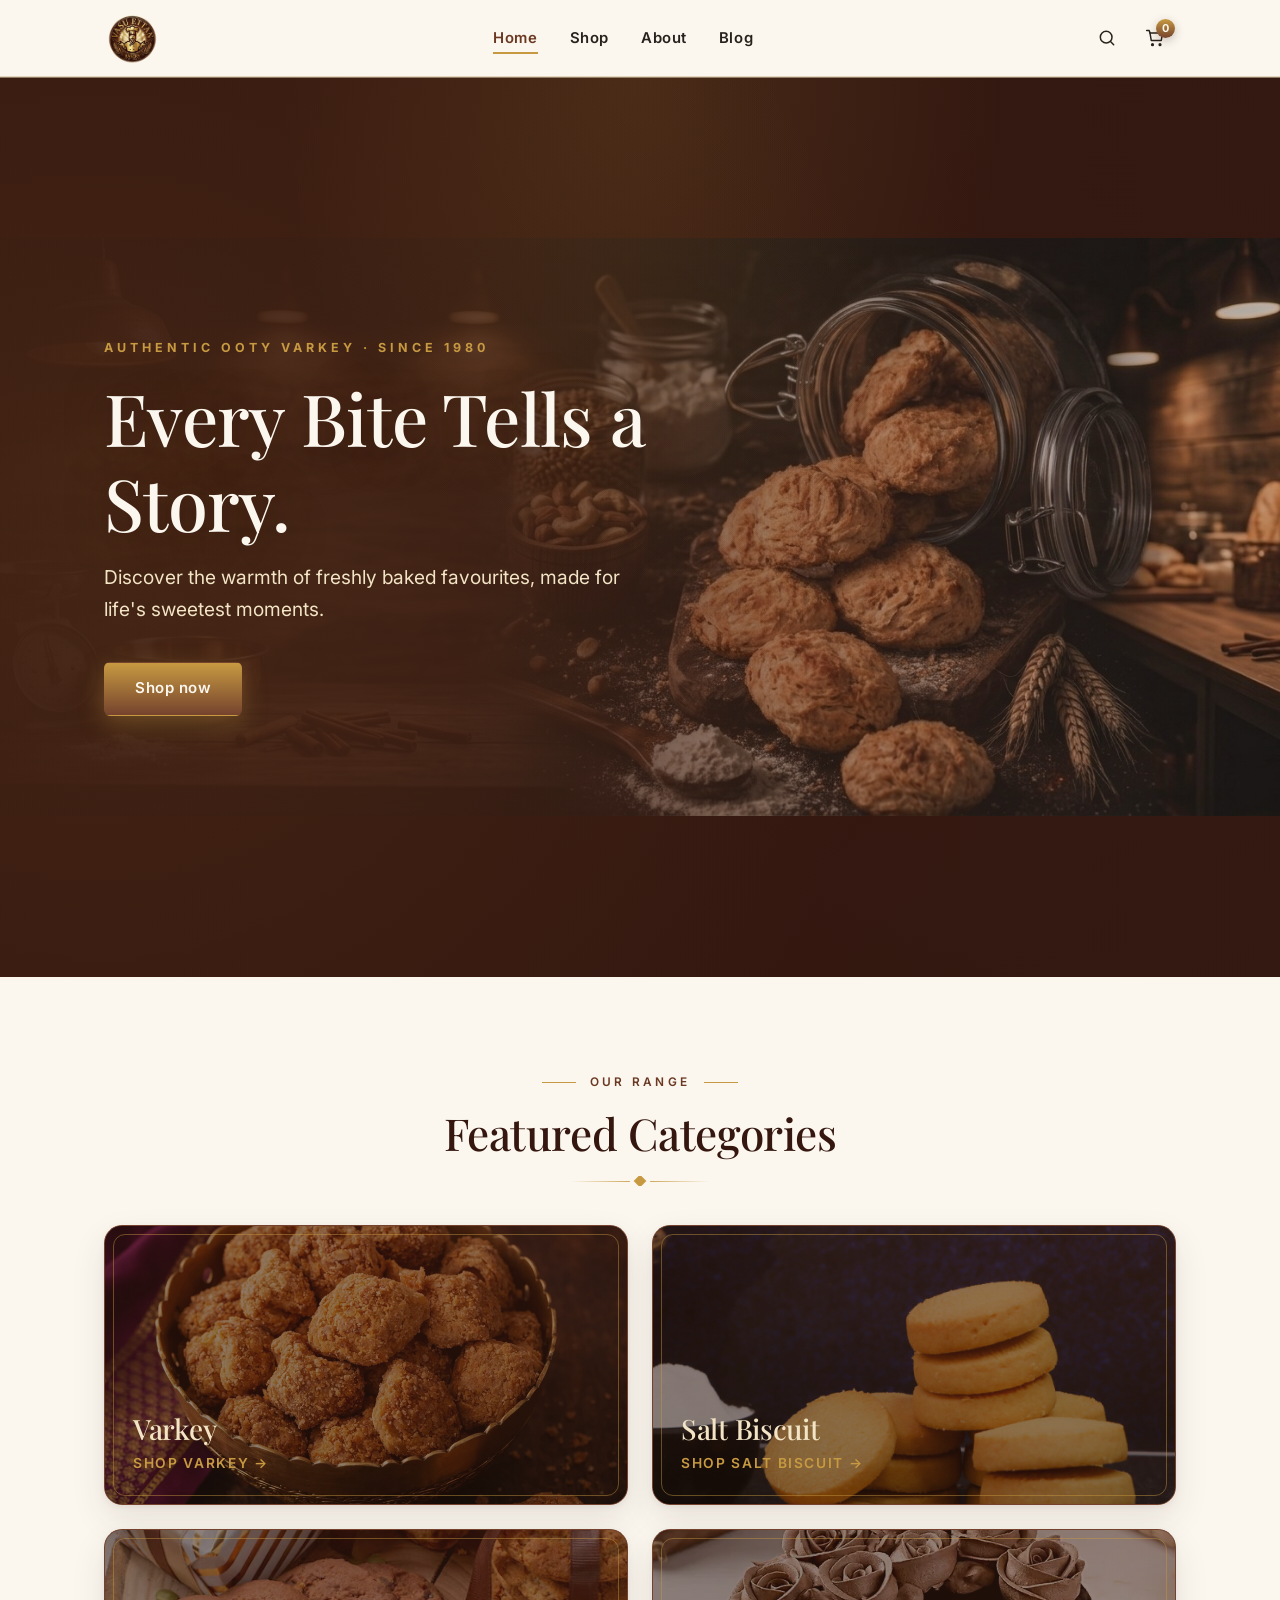
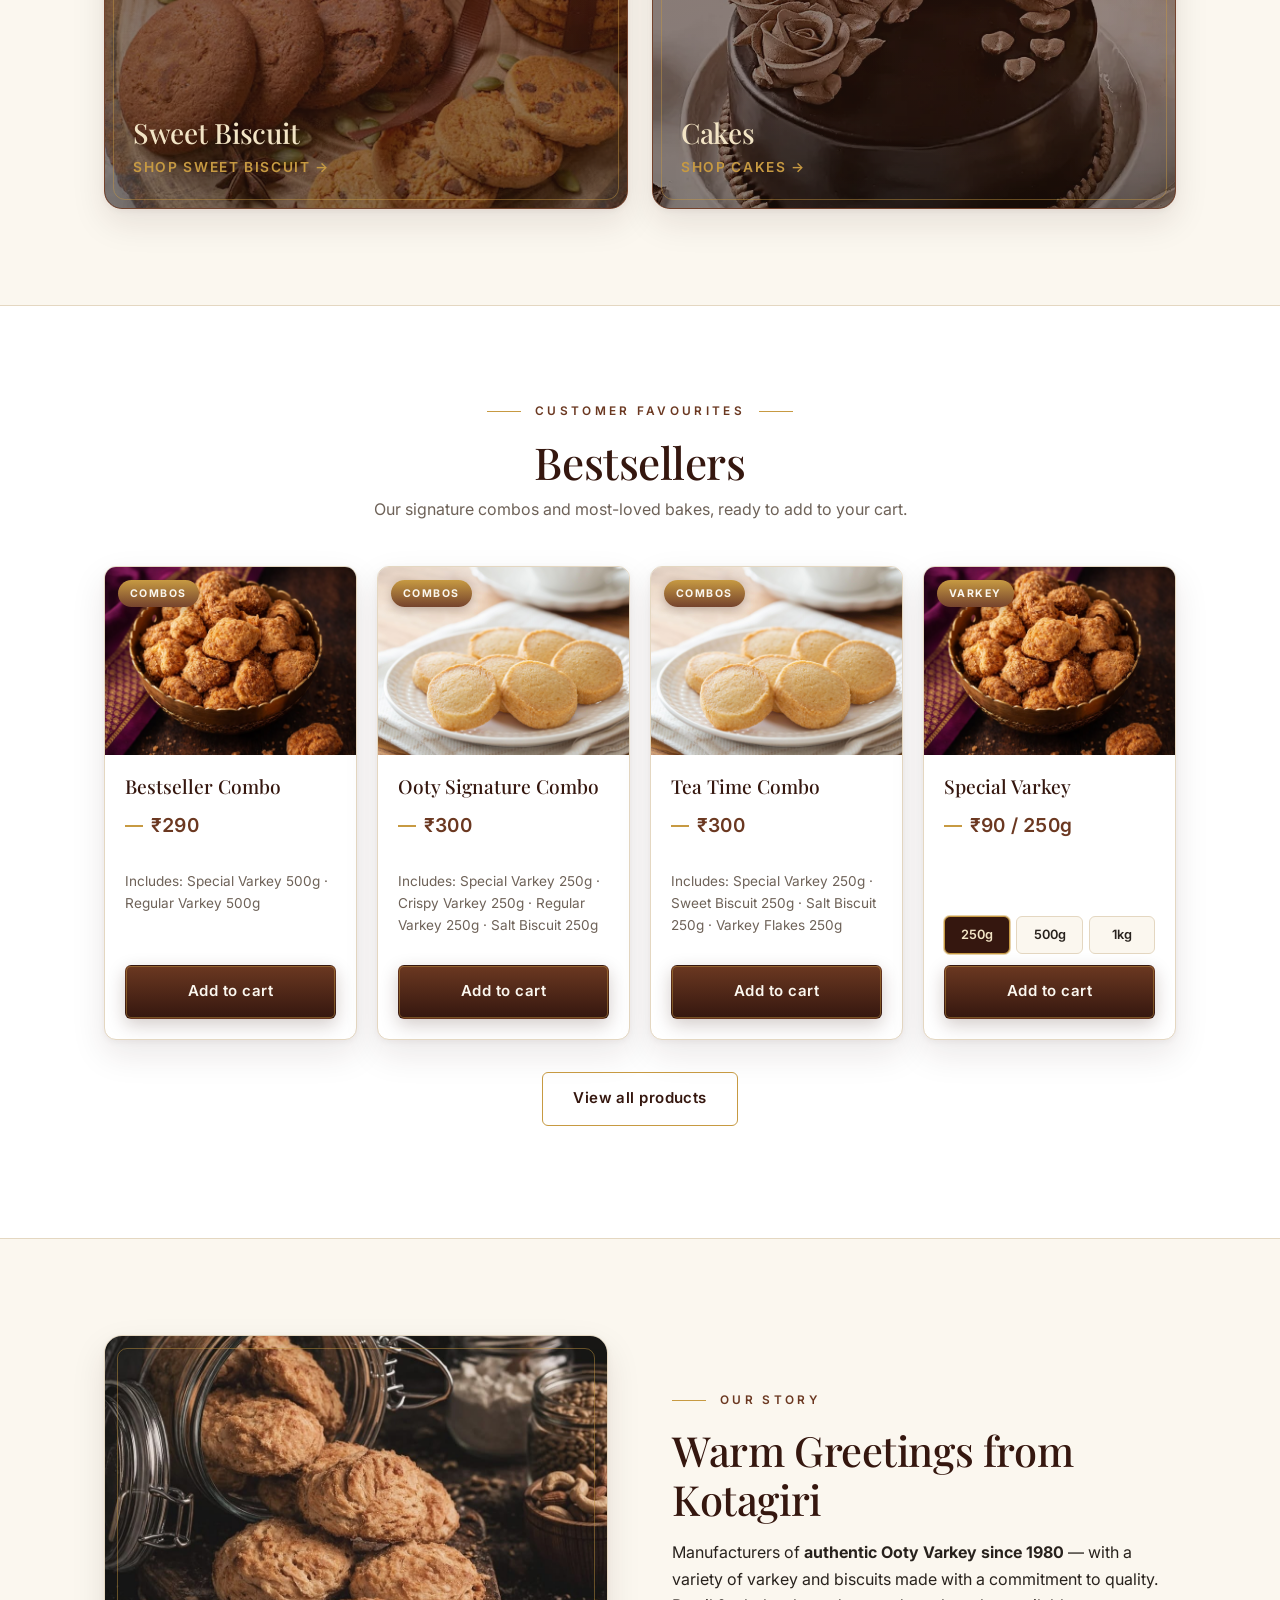
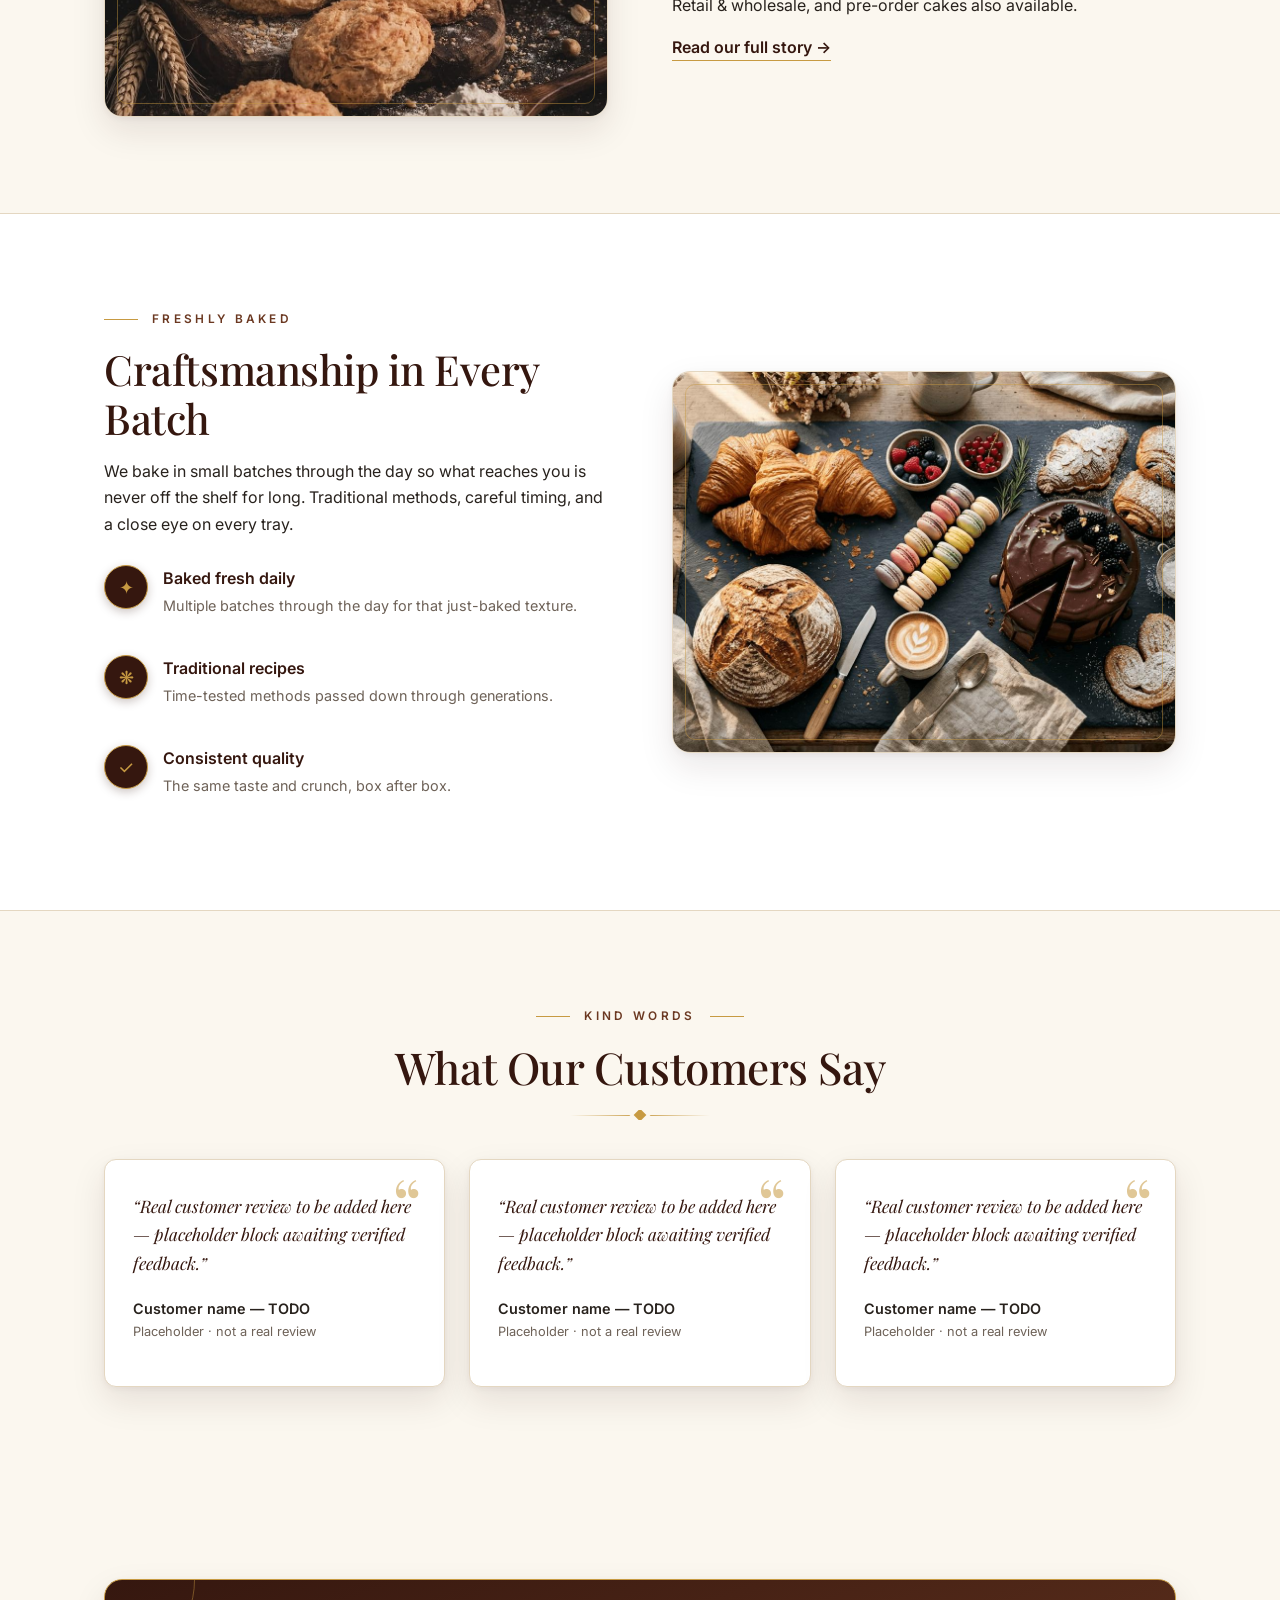
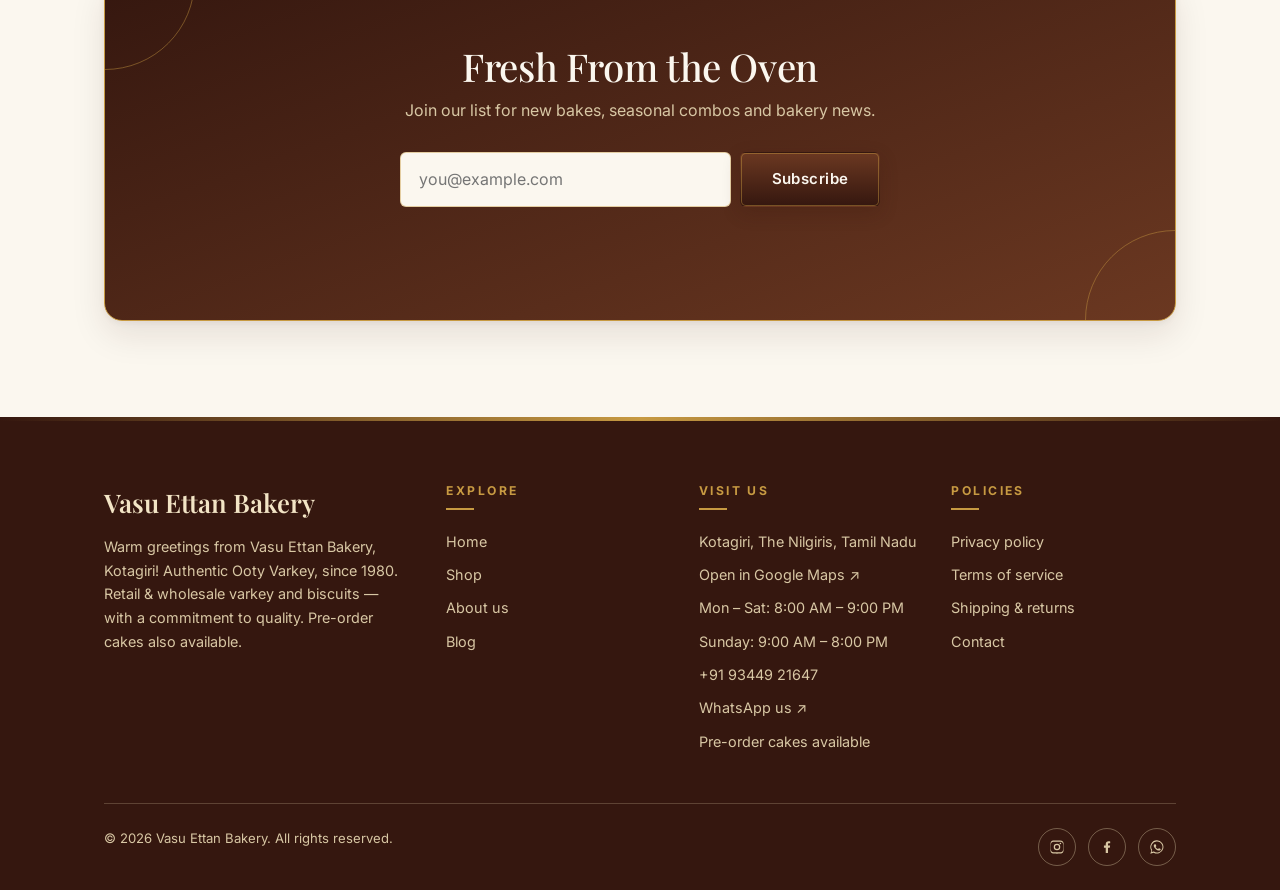
==== commit 1bba7550: "UI updates fully" ====
--- a/index.html
+++ b/index.html
@@ -28,14 +28,17 @@
 
     <!-- Hero -->
     <section class="hero" aria-labelledby="hero-title">
-      <div class="hero__media">
-        <img src="assets/images/hero-bakery.webp" alt="Freshly baked goods cooling on shelves inside Vasu Ettan Bakery"
-          width="1600" height="900" fetchpriority="high" data-remove-on-error>
+      <div class="hero__media hero__media--right">
+        <picture>
+          <source media="(max-width: 767px)" srcset="assets/hero_image_mobile.png?v=2">
+          <img src="assets/hero_image_bg.png?v=2" alt="Freshly baked varkey and biscuits at Vasu Ettan Bakery"
+            width="1486" height="672" fetchpriority="high" data-remove-on-error>
+        </picture>
       </div>
       <div class="hero__overlay" aria-hidden="true"></div>
       <div class="container">
         <div class="hero__content">
-          <p class="hero__eyebrow">Authentic Ooty Varkey · Since 1980</p>
+          <p class="hero__eyebrow">Authentic Ooty Varkey &middot; Since 1980</p>
           <h1 class="hero__title" id="hero-title">Every Bite Tells a Story.</h1>
           <p class="hero__text">Discover the warmth of freshly baked favourites, made for life's sweetest moments.</p>
           <a class="btn btn--primary" href="shop.html">Shop now</a>
@@ -51,21 +54,31 @@
         <hr class="divider">
         <div class="category-grid">
           <a class="category-card reveal" href="shop.html?category=Varkey">
+            <img class="category-card__texture" src="assets/Categories/varkey.png" alt="" aria-hidden="true" loading="lazy" data-remove-on-error>
             <div class="category-card__body">
               <h3 class="category-card__title">Varkey</h3>
-              <span class="category-card__link">Shop varkey →</span>
-            </div>
-          </a>
-          <a class="category-card reveal" href="shop.html?category=Biscuits">
-            <div class="category-card__body">
-              <h3 class="category-card__title">Biscuits</h3>
-              <span class="category-card__link">Shop biscuits →</span>
-            </div>
-          </a>
-          <a class="category-card reveal" href="shop.html?category=Combos">
-            <div class="category-card__body">
-              <h3 class="category-card__title">Combos</h3>
-              <span class="category-card__link">Shop combos →</span>
+              <span class="category-card__link">Shop varkey &rarr;</span>
+            </div>
+          </a>
+          <a class="category-card reveal" href="shop.html?category=Salt%20Biscuit">
+            <img class="category-card__texture" src="assets/Categories/salt_biscuit.png" alt="" aria-hidden="true" loading="lazy" data-remove-on-error>
+            <div class="category-card__body">
+              <h3 class="category-card__title">Salt Biscuit</h3>
+              <span class="category-card__link">Shop salt biscuit &rarr;</span>
+            </div>
+          </a>
+          <a class="category-card reveal" href="shop.html?category=Sweet%20Biscuit">
+            <img class="category-card__texture" src="assets/Categories/sweet_biscuit.png" alt="" aria-hidden="true" loading="lazy" data-remove-on-error>
+            <div class="category-card__body">
+              <h3 class="category-card__title">Sweet Biscuit</h3>
+              <span class="category-card__link">Shop sweet biscuit &rarr;</span>
+            </div>
+          </a>
+          <a class="category-card reveal" href="shop.html?category=Cakes">
+            <img class="category-card__texture" src="assets/Categories/cake.png" alt="" aria-hidden="true" loading="lazy" data-remove-on-error>
+            <div class="category-card__body">
+              <h3 class="category-card__title">Cakes</h3>
+              <span class="category-card__link">Shop cakes &rarr;</span>
             </div>
           </a>
         </div>
@@ -94,8 +107,8 @@
     <section class="section" aria-labelledby="story-title">
       <div class="container split">
         <div class="split__media reveal">
-          <img src="assets/images/about/story-teaser.webp" alt="Baker preparing dough by hand at Vasu Ettan Bakery"
-            width="720" height="540" loading="lazy" data-fallback="Story photo coming soon">
+          <img src="assets/our_story.png" alt="Baker preparing dough by hand at Vasu Ettan Bakery"
+            width="1078" height="1042" loading="lazy" data-fallback="Story photo coming soon">
         </div>
         <div class="reveal">
           <span class="section-kicker text-left">Our story</span>
@@ -103,7 +116,7 @@
           <p>Manufacturers of <strong>authentic Ooty Varkey since 1980</strong> — with
             a variety of varkey and biscuits made with a commitment to quality.
             Retail &amp; wholesale, and pre-order cakes also available.</p>
-          <a class="link-arrow" href="about.html">Read our full story →</a>
+          <a class="link-arrow" href="about.html">Read our full story &rarr;</a>
         </div>
       </div>
     </section>
@@ -119,21 +132,21 @@
             every tray.</p>
           <ul class="feature-list">
             <li>
-              <span class="feature-list__icon" aria-hidden="true">1</span>
+              <span class="feature-list__icon" aria-hidden="true">✦</span>
               <div>
                 <p class="feature-list__title">Baked fresh daily</p>
                 <p class="feature-list__text">Multiple batches through the day for that just-baked texture.</p>
               </div>
             </li>
             <li>
-              <span class="feature-list__icon" aria-hidden="true">2</span>
+              <span class="feature-list__icon" aria-hidden="true">❋</span>
               <div>
                 <p class="feature-list__title">Traditional recipes</p>
                 <p class="feature-list__text">Time-tested methods passed down through generations.</p>
               </div>
             </li>
             <li>
-              <span class="feature-list__icon" aria-hidden="true">3</span>
+              <span class="feature-list__icon" aria-hidden="true">✓</span>
               <div>
                 <p class="feature-list__title">Consistent quality</p>
                 <p class="feature-list__text">The same taste and crunch, box after box.</p>
@@ -142,8 +155,8 @@
           </ul>
         </div>
         <div class="split__media reveal">
-          <img src="assets/images/about/craftsmanship.webp" alt="Golden varkey arranged on a baking tray"
-            width="720" height="540" loading="lazy" data-fallback="Bakery photo coming soon">
+          <img src="assets/Craftsmanship.png" alt="Golden varkey arranged on a baking tray"
+            width="1376" height="768" loading="lazy" data-fallback="Bakery photo coming soon">
         </div>
       </div>
     </section>
--- a/css/style.css
+++ b/css/style.css
@@ -406,8 +406,9 @@
 }
 
 .site-logo img {
-  height: 44px;
+  height: 56px;
   width: auto;
+  border-radius: var(--radius-sm);
 }
 
 .site-logo__fallback {
@@ -557,62 +558,94 @@
 /* ---------- Hero ---------- */
 .hero {
   position: relative;
-  min-height: 600px;
+  min-height: 100vh;
   display: flex;
   align-items: center;
   overflow: hidden;
   background: var(--color-chocolate);
 }
 
+.hero__media::after {
+  content: "";
+  position: absolute;
+  inset: 0;
+  background: radial-gradient(
+    ellipse at 20% 50%,
+    rgba(40, 34, 29, 0.08) 0%,
+    rgba(40, 34, 29, 0.18) 100%
+  );
+}
+
 .hero__media {
   position: absolute;
   inset: 0;
 }
 
-.hero__media img {
+.hero__media--right picture {
+  display: block;
   width: 100%;
   height: 100%;
-  object-fit: cover;
+}
+
+.hero__media--right img {
+  width: 100%;
+  height: 100%;
+  object-fit: contain;
+  object-position: right center;
+  background: var(--color-chocolate);
 }
 
 .hero__overlay {
   position: absolute;
   inset: 0;
-  background: var(--hero-overlay);
+  background: radial-gradient(
+      ellipse at 50% 0%,
+      rgba(199, 154, 66, 0.14) 0%,
+      rgba(199, 154, 66, 0) 40%
+    ),
+    linear-gradient(
+      90deg,
+      rgba(53, 23, 15, 0.97) 0%,
+      rgba(53, 23, 15, 0.84) 36%,
+      rgba(53, 23, 15, 0.36) 60%,
+      rgba(53, 23, 15, 0.06) 100%
+    );
+}
+
+.hero::after {
+  content: "";
+  position: absolute;
+  inset: 0;
+  background: radial-gradient(
+    circle at 8% 50%,
+    rgba(199, 154, 66, 0.1) 0%,
+    rgba(199, 154, 66, 0) 65%
+  );
+  pointer-events: none;
 }
 
 .hero__content {
   position: relative;
   z-index: 1;
-  max-width: 640px;
-  padding-block: 5rem;
+  max-width: 720px;
+  padding-block: 6.5rem;
   color: var(--color-cream);
-}
-
-.hero__content::before {
-  content: "";
-  display: block;
-  width: 64px;
-  height: 3px;
-  background: var(--color-gold);
-  margin-bottom: 1.6rem;
-  box-shadow: 70px 0 0 -1px var(--hairline-gold-strong);
 }
 
 .hero__eyebrow {
   font-size: 0.78rem;
   font-weight: 700;
-  letter-spacing: 0.3em;
+  letter-spacing: 0.32em;
   text-transform: uppercase;
   color: var(--color-gold);
-  margin-bottom: 1.1rem;
+  margin-bottom: 1rem;
 }
 
 .hero__title {
-  font-size: clamp(2.5rem, 6.5vw, 4.25rem);
+  font-size: clamp(2.6rem, 6.5vw, 4.5rem);
   color: var(--color-cream);
   margin-bottom: 1.1rem;
-  text-shadow: var(--shadow-hero-text);
+  text-shadow: 0 3px 40px rgba(53, 23, 15, 0.55);
 }
 
 .hero__text {
@@ -662,10 +695,92 @@
   color: var(--color-muted);
 }
 
+/* Shop hero — image banner variant */
+.page-hero--shop {
+  position: relative;
+  display: flex;
+  align-items: center;
+  overflow: hidden;
+  min-height: 100vh;
+  background: var(--color-chocolate);
+  border-bottom: none;
+  padding-block: clamp(4.5rem, 12vw, 7.5rem);
+  text-align: center;
+  color: var(--color-cream);
+}
+
+.page-hero--shop::before,
+.page-hero--shop::after {
+  display: none;
+}
+
+.page-hero__media {
+  position: absolute;
+  inset: 0;
+}
+
+.page-hero__media img {
+  width: 100%;
+  height: 100%;
+  object-fit: cover;
+  object-position: center 60%;
+}
+
+.page-hero__overlay {
+  position: absolute;
+  inset: 0;
+  background:
+    radial-gradient(ellipse at 50% 0%, rgba(199, 154, 66, 0.18) 0%, rgba(199, 154, 66, 0) 55%),
+    linear-gradient(180deg, rgba(26, 15, 10, 0.55) 0%, rgba(26, 15, 10, 0.82) 100%);
+}
+
+.page-hero__content {
+  position: relative;
+  z-index: 1;
+}
+
+.page-hero--shop .section-kicker {
+  color: var(--color-gold);
+}
+
+.page-hero--shop .page-hero__title {
+  color: var(--color-ivory);
+  text-shadow: 0 3px 40px rgba(26, 15, 10, 0.55);
+}
+
+.page-hero--shop .page-hero__text {
+  color: var(--color-cream);
+  max-width: 640px;
+}
+
+.page-hero__pills {
+  display: flex;
+  flex-wrap: wrap;
+  justify-content: center;
+  gap: 0.6rem;
+  margin-top: 1.75rem;
+  padding: 0;
+  list-style: none;
+}
+
+.page-hero__pills li {
+  padding: 0.45rem 1.1rem;
+  font-size: 0.8rem;
+  font-weight: 600;
+  letter-spacing: 0.08em;
+  text-transform: uppercase;
+  color: var(--color-gold);
+  background: rgba(26, 15, 10, 0.55);
+  border: 1px solid var(--hairline-gold);
+  border-radius: 999px;
+  backdrop-filter: blur(6px);
+  -webkit-backdrop-filter: blur(6px);
+}
+
 /* ---------- Category cards ---------- */
 .category-grid {
   display: grid;
-  grid-template-columns: repeat(3, 1fr);
+  grid-template-columns: repeat(4, 1fr);
   gap: 1.5rem;
 }
 
@@ -685,25 +800,38 @@
     border-color var(--transition);
 }
 
+.category-card__texture {
+  position: absolute;
+  inset: 0;
+  width: 100%;
+  height: 100%;
+  object-fit: cover;
+  opacity: 0.45;
+  transition: transform 400ms ease, opacity var(--transition);
+}
+
+.category-card:hover .category-card__texture {
+  transform: scale(1.06);
+  opacity: 0.55;
+}
+
 .category-card::before {
+  content: "";
+  position: absolute;
+  inset: 0;
+  background: linear-gradient(180deg, rgba(26, 15, 10, 0.25) 0%, rgba(26, 15, 10, 0.85) 100%);
+  z-index: 0;
+  pointer-events: none;
+}
+
+.category-card::after {
   content: "";
   position: absolute;
   inset: 8px;
   border: 1px solid var(--hairline-gold);
   border-radius: calc(var(--radius-lg) - 6px);
   pointer-events: none;
-}
-
-.category-card::after {
-  content: "";
-  position: absolute;
-  top: -30px;
-  right: -30px;
-  width: 150px;
-  height: 150px;
-  border: 1px solid var(--hairline-gold);
-  border-radius: 50%;
-  transition: transform 400ms ease;
+  z-index: 1;
 }
 
 .category-card:hover {
@@ -712,13 +840,9 @@
   border-color: var(--color-gold);
 }
 
-.category-card:hover::after {
-  transform: scale(1.25);
-}
-
 .category-card__body {
   position: relative;
-  z-index: 1;
+  z-index: 2;
 }
 
 .category-card__title {
@@ -733,15 +857,6 @@
   letter-spacing: 0.12em;
   text-transform: uppercase;
   color: var(--color-gold);
-}
-
-.category-card__texture {
-  position: absolute;
-  inset: 0;
-  opacity: 0.14;
-  object-fit: cover;
-  width: 100%;
-  height: 100%;
 }
 
 /* ---------- Product card ---------- */
@@ -1322,6 +1437,14 @@
   box-shadow: var(--shadow-card);
 }
 
+.split__media img {
+  display: block;
+  width: 100%;
+  height: 380px;
+  object-fit: cover;
+  object-position: center;
+}
+
 .split__media::before {
   content: "";
   position: absolute;
@@ -1358,8 +1481,8 @@
   color: var(--color-gold);
   border: 1px solid var(--color-gold);
   border-radius: 50%;
-  font-family: var(--font-heading);
-  font-weight: 600;
+  font-size: 1.15rem;
+  line-height: 1;
   box-shadow: var(--shadow-badge);
 }
 
--- a/css/responsive.css
+++ b/css/responsive.css
@@ -99,6 +99,10 @@
     grid-template-columns: 1fr;
   }
 
+  .split__media img {
+    height: 280px;
+  }
+
   .modal__grid {
     grid-template-columns: 1fr;
   }
@@ -111,8 +115,23 @@
     min-height: 200px;
   }
 
-  .hero {
-    min-height: 440px;
+  .hero__content {
+    padding-block: 1.25rem 3.25rem;
+    text-align: center;
+    margin-inline: auto;
+  }
+
+  .page-hero--shop {
+    padding-block: 3rem;
+  }
+
+  .hero__text {
+    margin-inline: auto;
+  }
+
+  .hero__media--right img {
+    object-fit: cover;
+    object-position: center;
   }
 }
 
@@ -135,7 +154,7 @@
   }
 
   .category-grid {
-    grid-template-columns: repeat(3, 1fr);
+    grid-template-columns: repeat(2, 1fr);
   }
 
   .testimonial-grid,
@@ -206,7 +225,7 @@
   }
 
   .site-logo img {
-    height: 34px;
+    height: 44px;
   }
 
   .product-card__body {
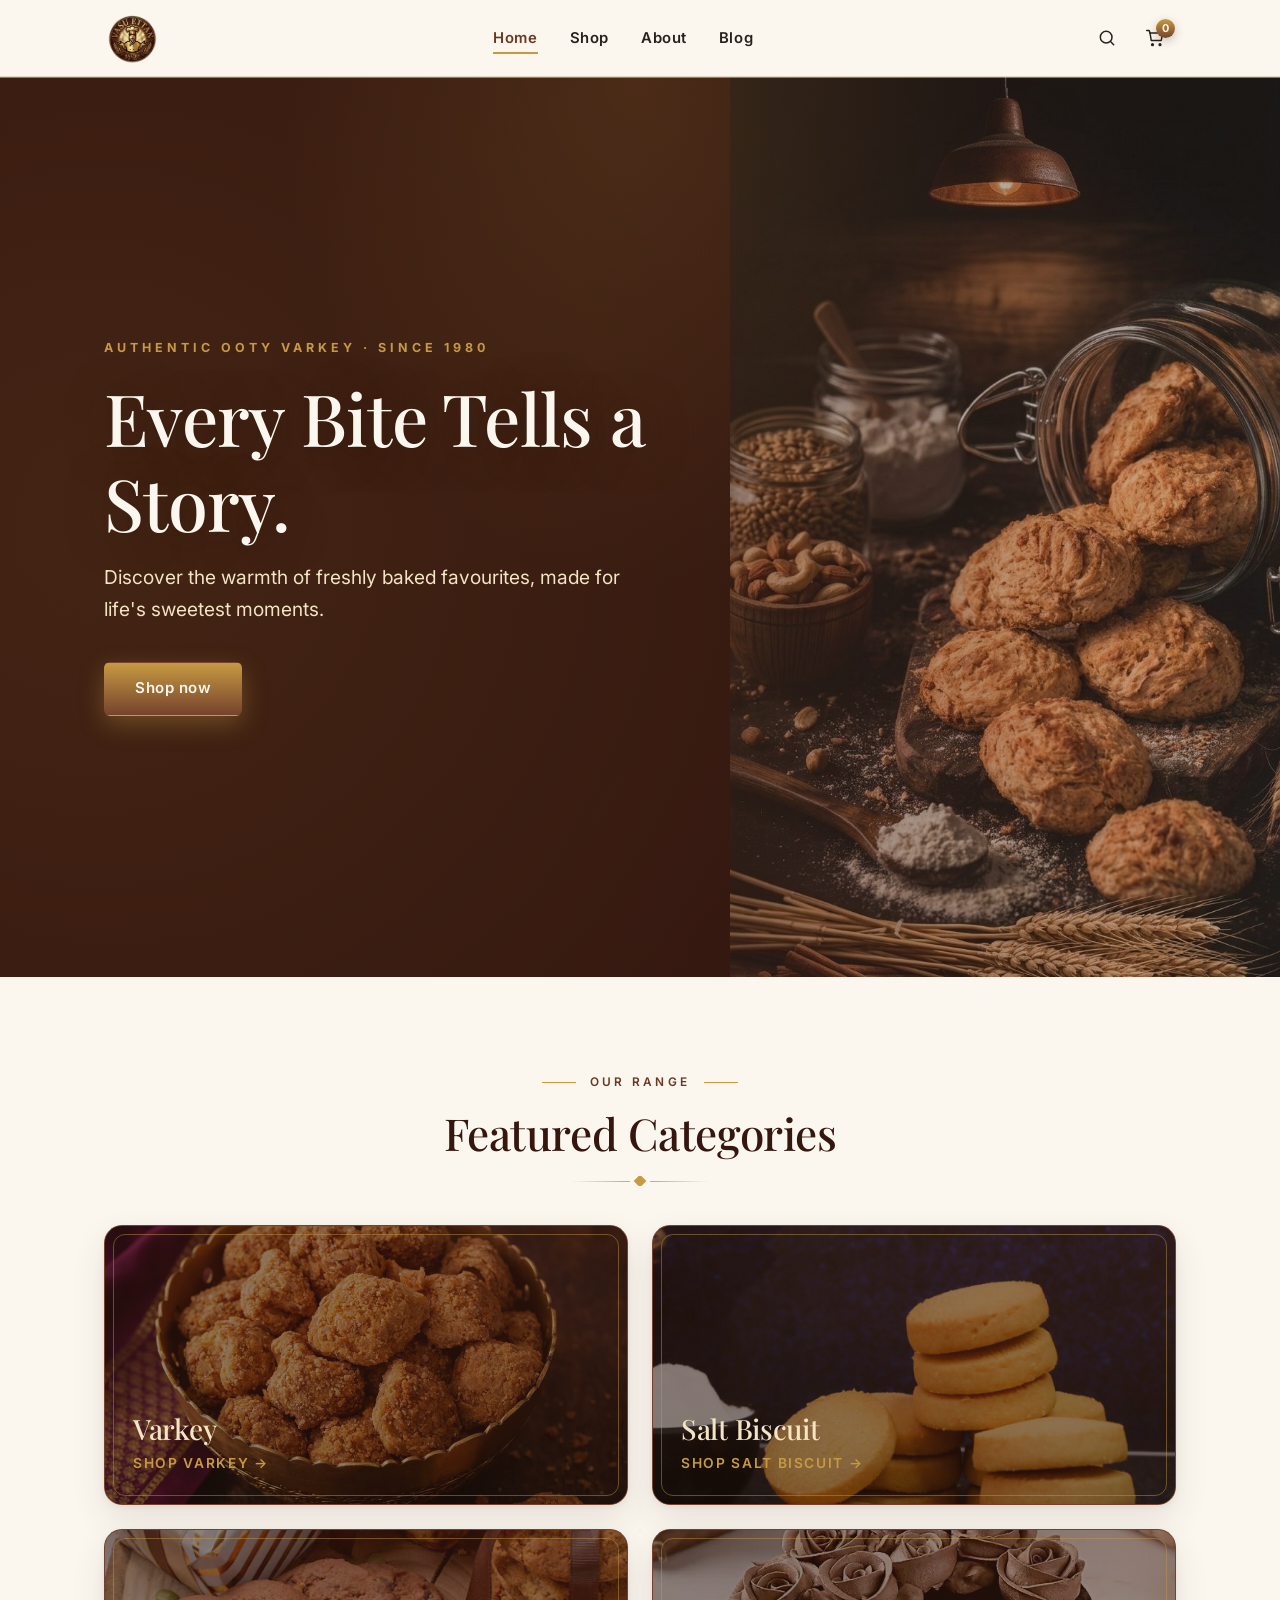
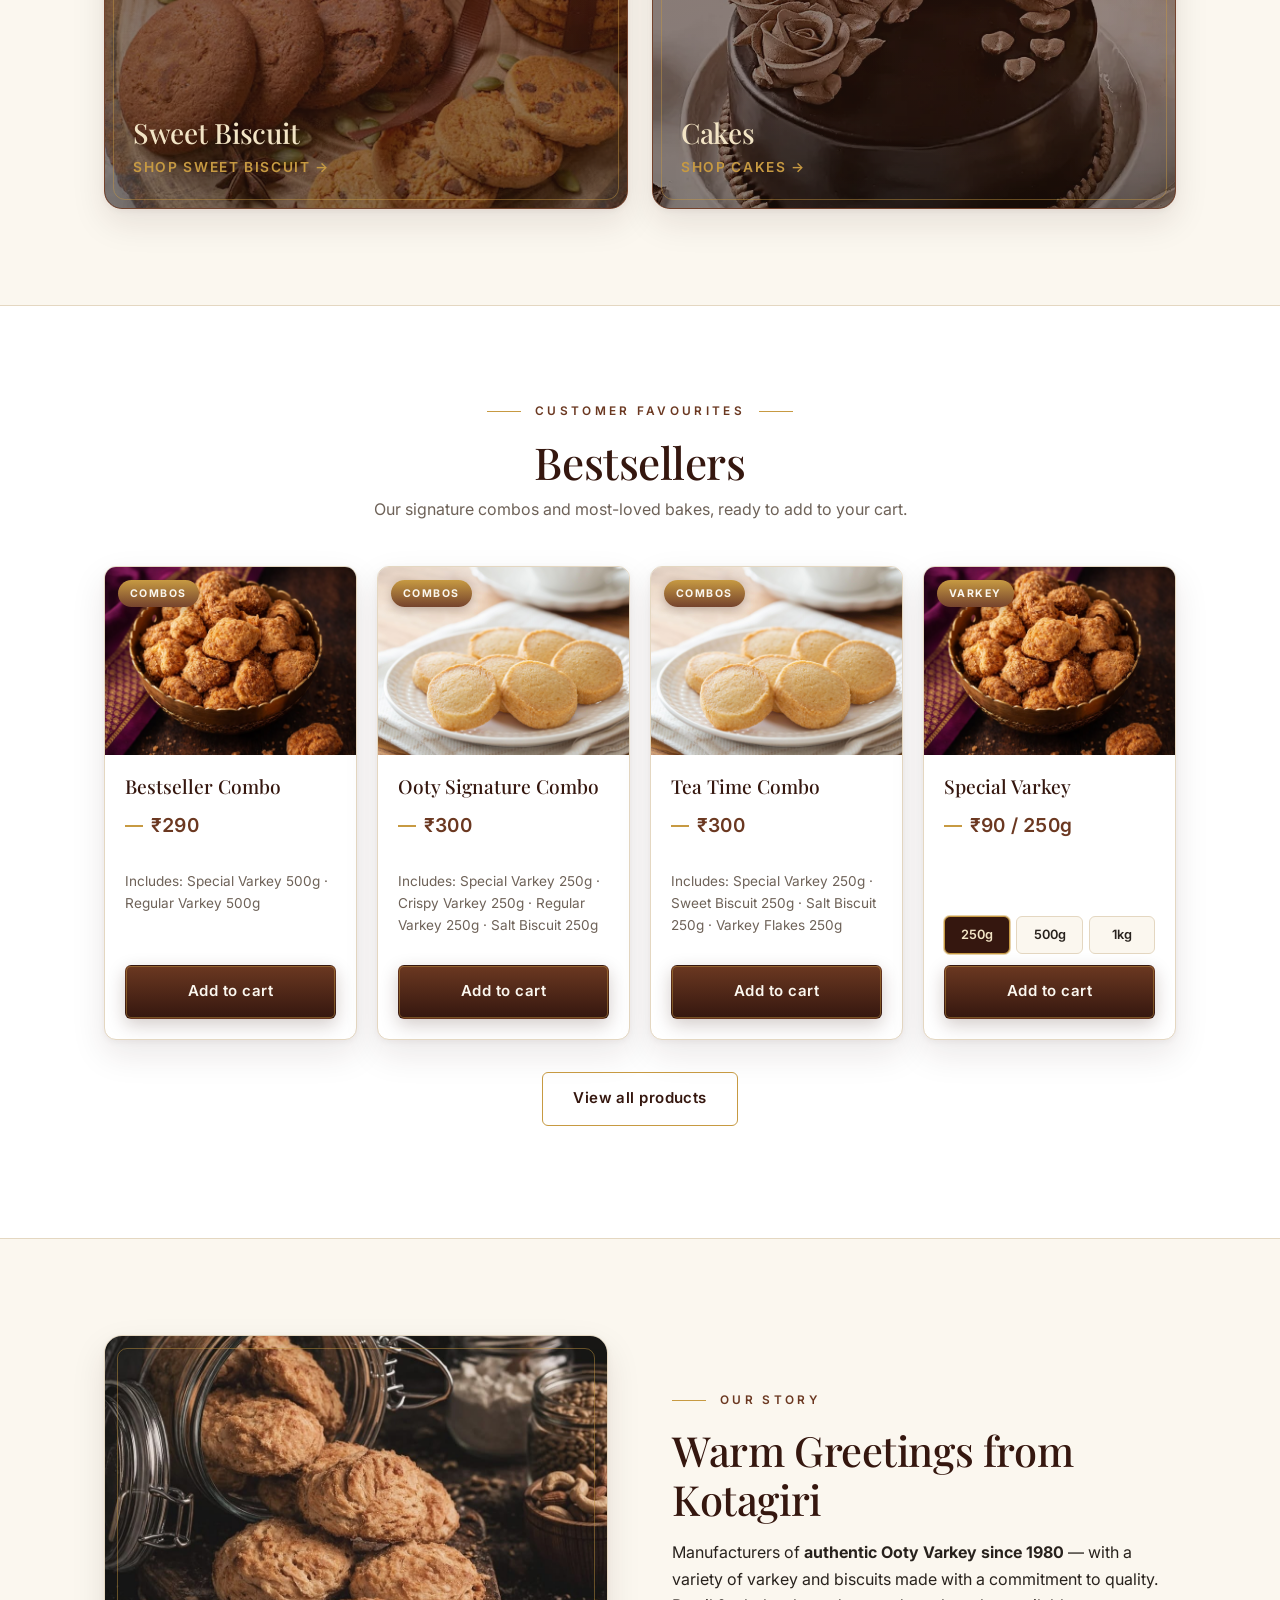
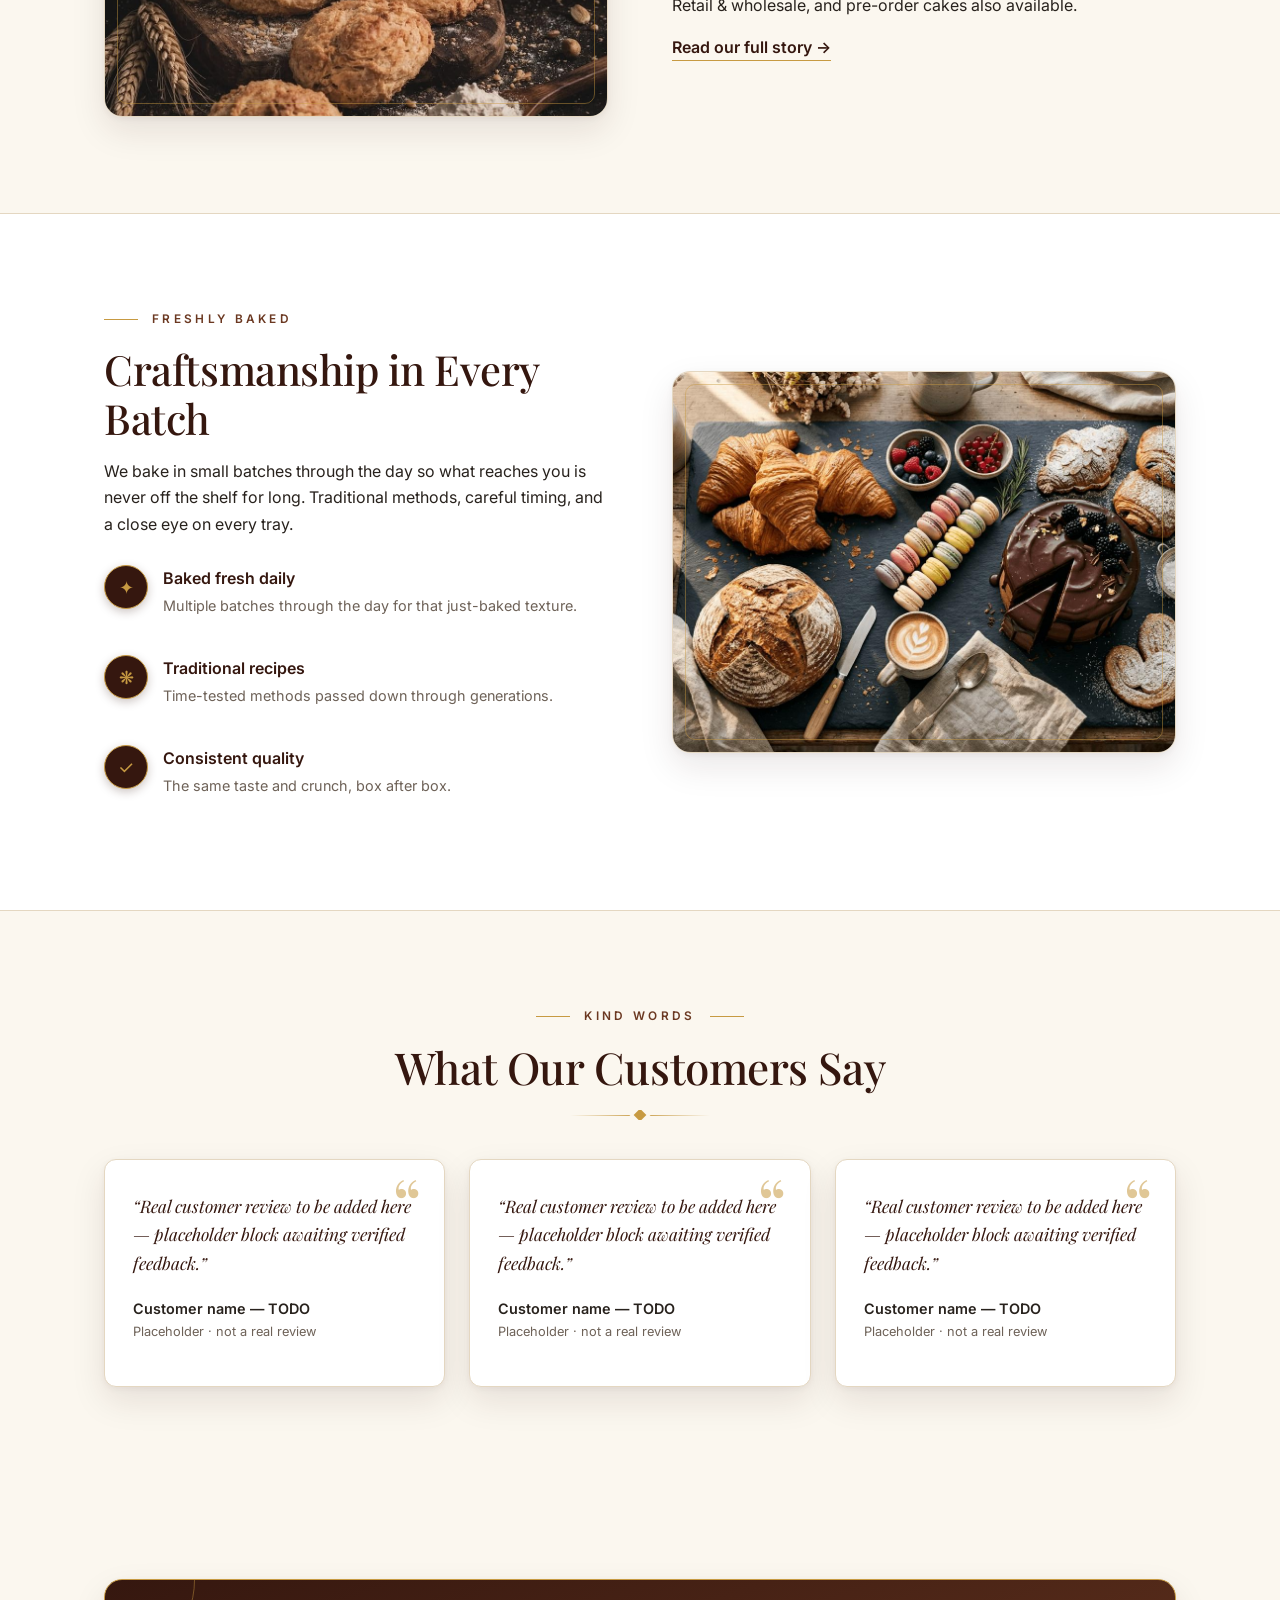
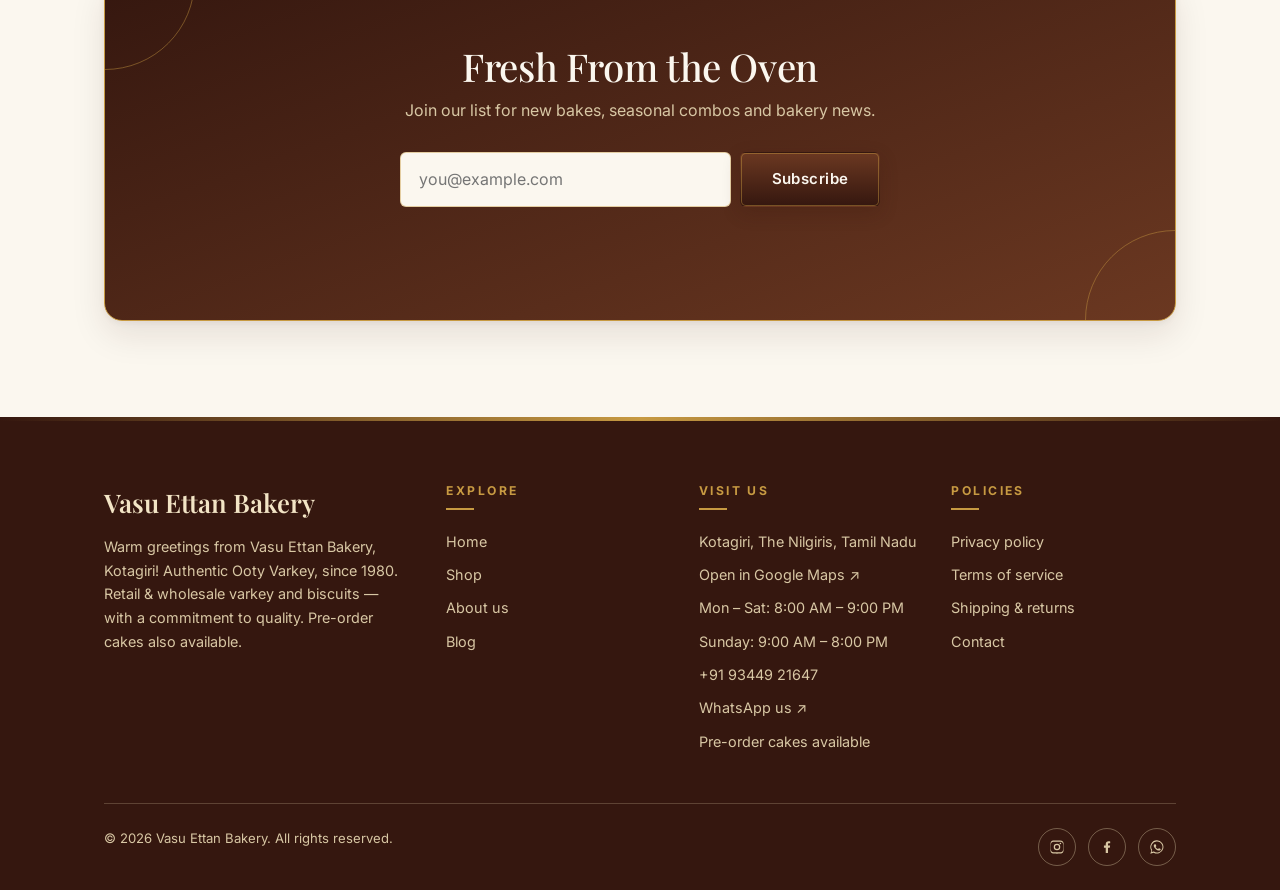
==== commit ae539b75: "UI updates fully" ====
--- a/index.html
+++ b/index.html
@@ -4,6 +4,8 @@
   <meta charset="UTF-8">
   <meta name="viewport" content="width=device-width, initial-scale=1.0">
   <title>Vasu Ettan Bakery | Freshly Baked Varkey, Biscuits &amp; Combos</title>
+  <link rel="icon" type="image/png" href="assets/favicon.png">
+  <link rel="apple-touch-icon" href="assets/apple-touch-icon.png">
   <meta name="description" content="Vasu Ettan Bakery — traditional varkey, biscuits and signature combos baked fresh every day. Every bite tells a story.">
   <link rel="canonical" href="https://www.vasuettanbakery.com/index.html">
   <meta property="og:type" content="website">
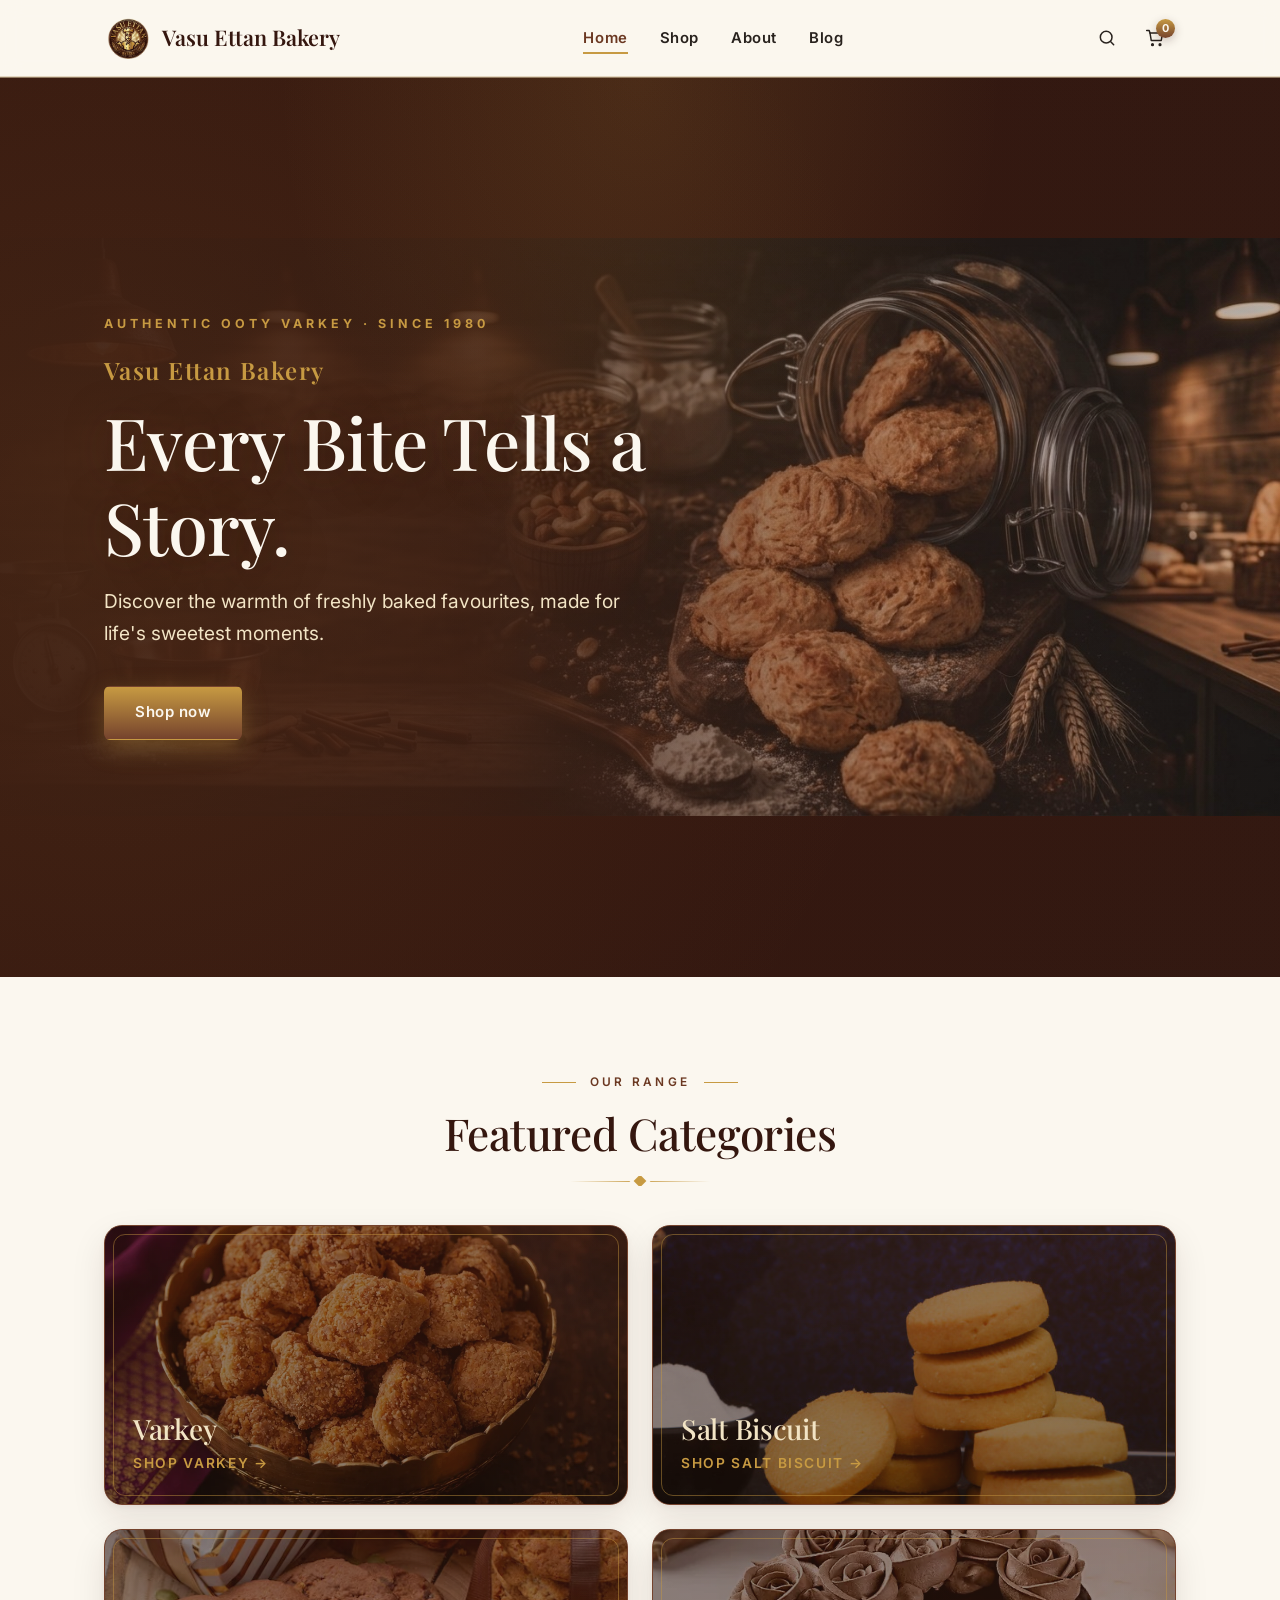
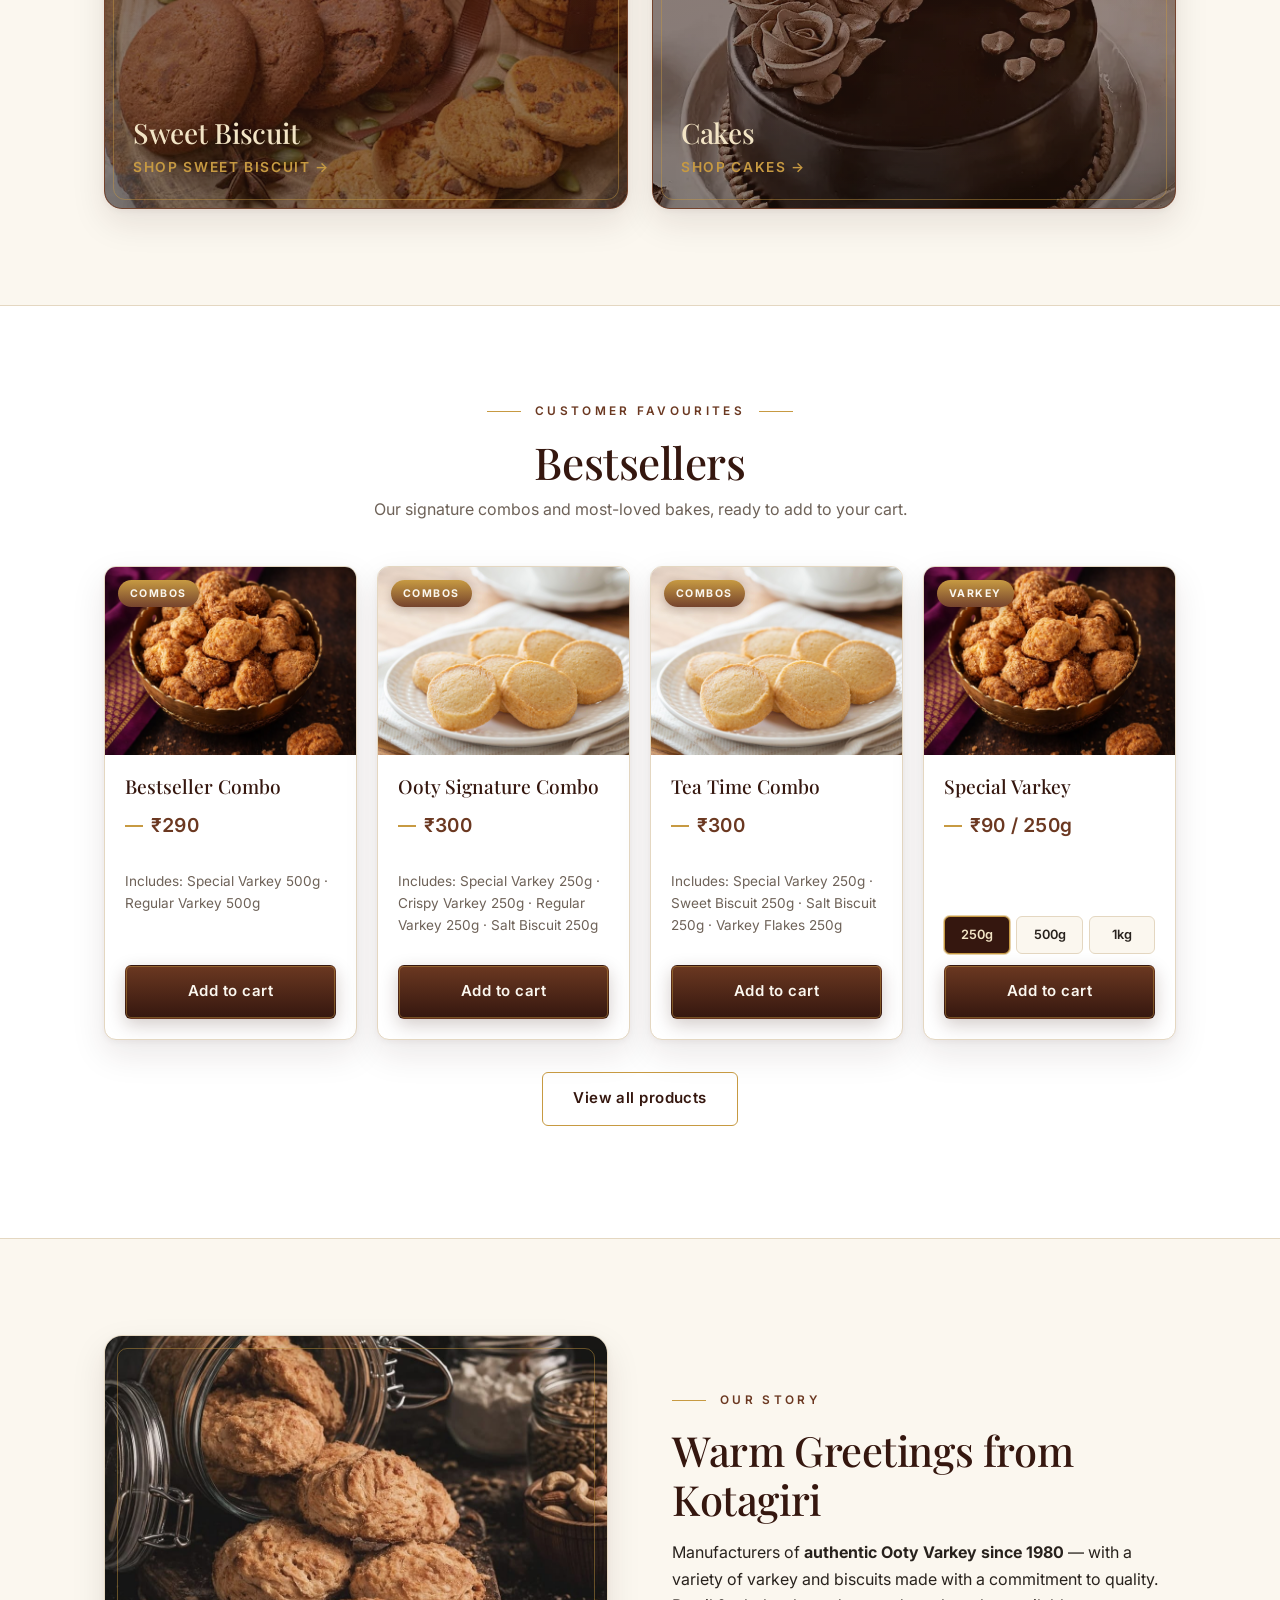
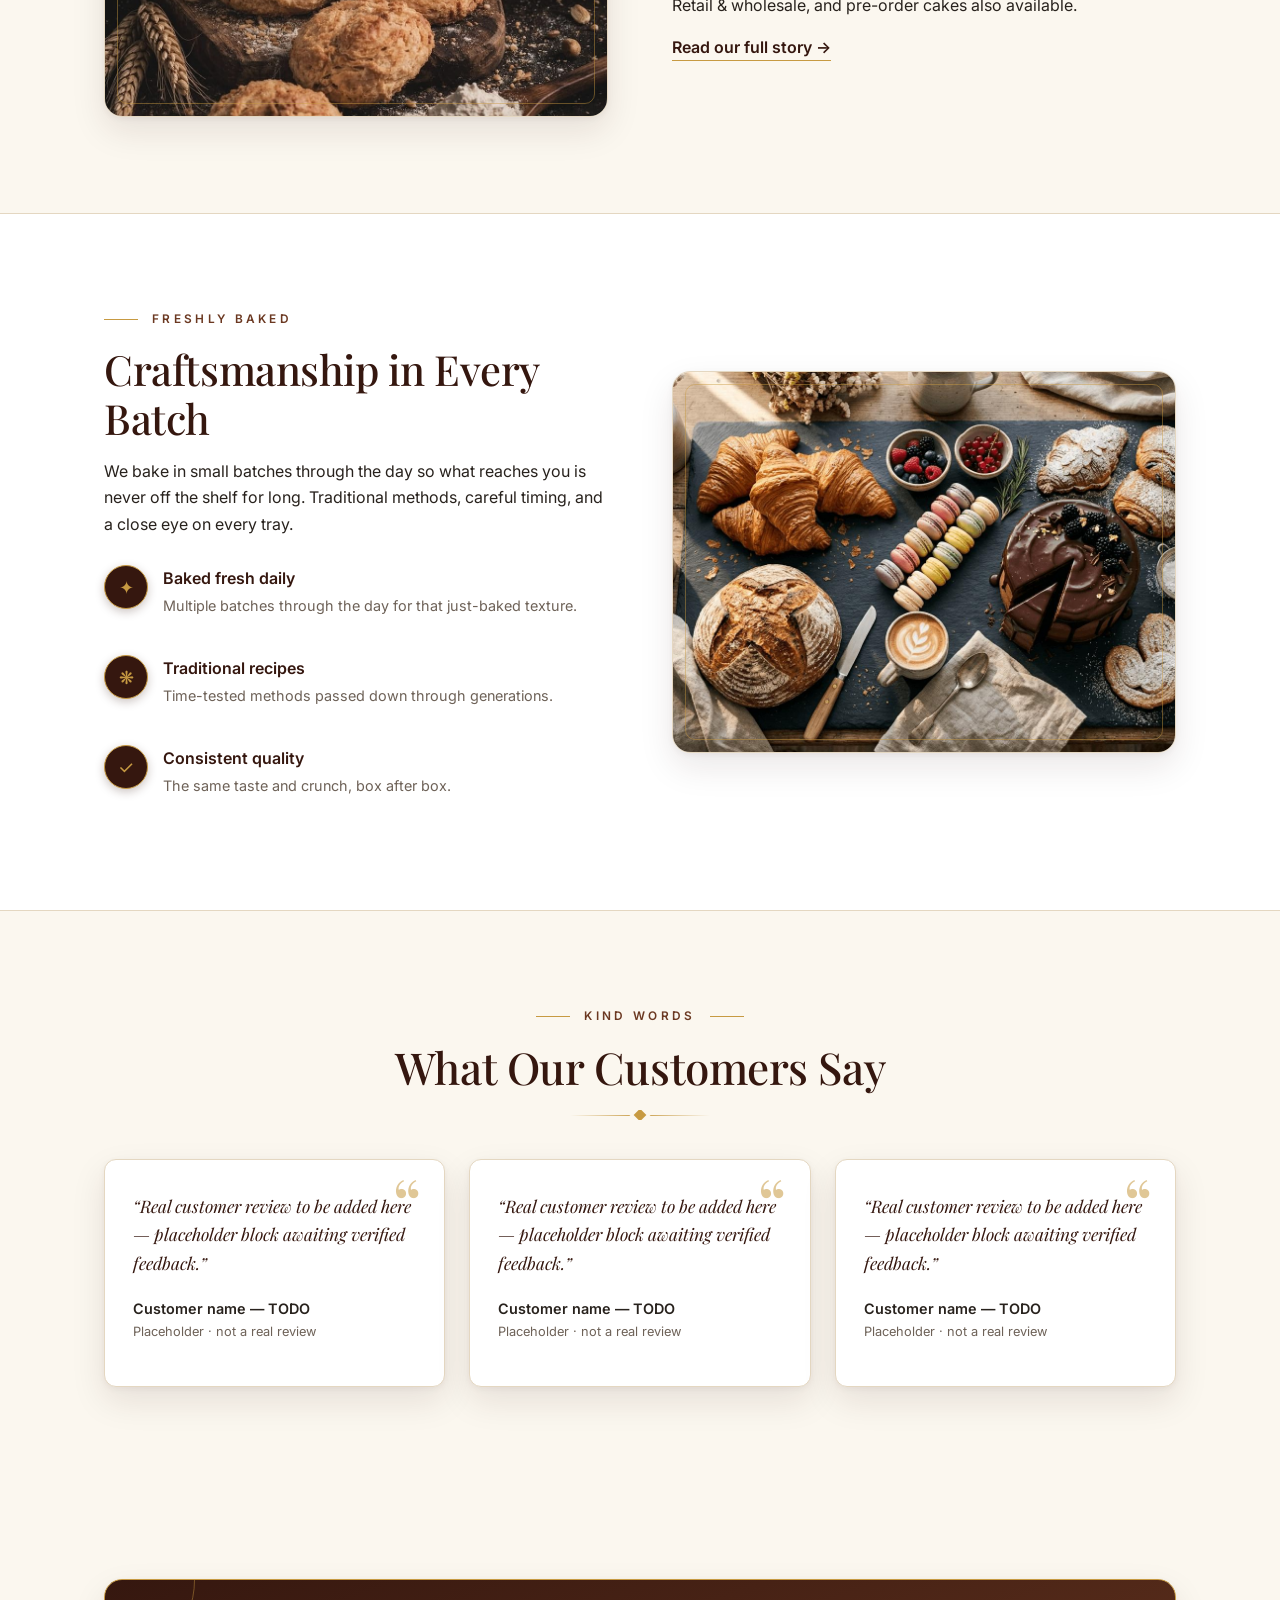
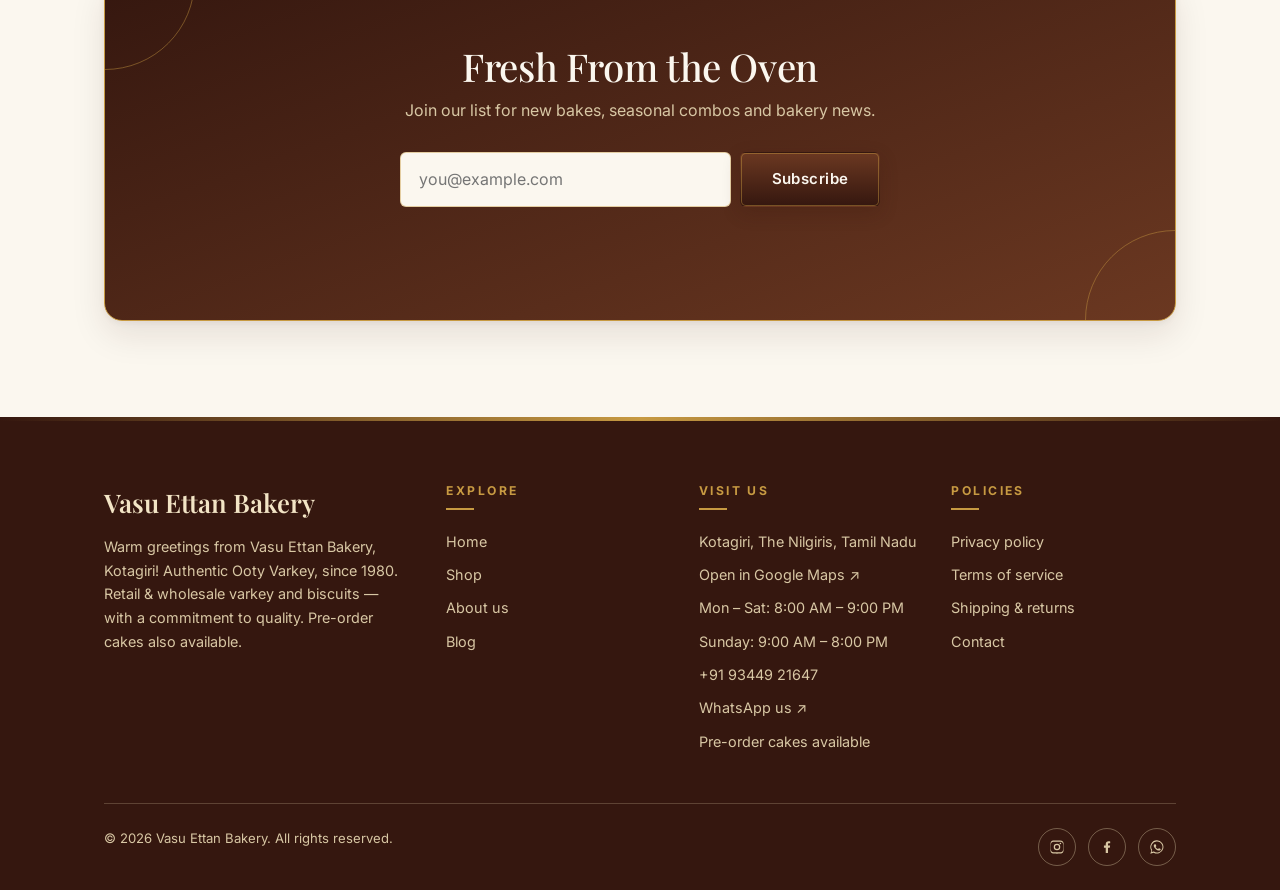
==== commit 5240a700: "UI updates fully" ====
--- a/index.html
+++ b/index.html
@@ -41,6 +41,7 @@
       <div class="container">
         <div class="hero__content">
           <p class="hero__eyebrow">Authentic Ooty Varkey &middot; Since 1980</p>
+          <p class="hero__brand">Vasu Ettan Bakery</p>
           <h1 class="hero__title" id="hero-title">Every Bite Tells a Story.</h1>
           <p class="hero__text">Discover the warmth of freshly baked favourites, made for life's sweetest moments.</p>
           <a class="btn btn--primary" href="shop.html">Shop now</a>
--- a/css/style.css
+++ b/css/style.css
@@ -406,21 +406,25 @@
 }
 
 .site-logo img {
-  height: 56px;
+  height: 48px;
   width: auto;
   border-radius: var(--radius-sm);
 }
 
+.site-logo__name {
+  font-family: var(--font-heading);
+  font-size: 1.35rem;
+  font-weight: 600;
+  color: var(--color-heading);
+  line-height: 1.1;
+}
+
 .site-logo__fallback {
   display: none;
 }
 
 .site-logo.is-fallback img {
   display: none;
-}
-
-.site-logo.is-fallback .site-logo__fallback {
-  display: block;
 }
 
 .site-nav__list {
@@ -641,6 +645,15 @@
   margin-bottom: 1rem;
 }
 
+.hero__brand {
+  font-family: var(--font-heading);
+  font-size: clamp(1.15rem, 2.5vw, 1.5rem);
+  font-weight: 600;
+  letter-spacing: 0.06em;
+  color: var(--color-gold);
+  margin-bottom: 0.5rem;
+}
+
 .hero__title {
   font-size: clamp(2.6rem, 6.5vw, 4.5rem);
   color: var(--color-cream);
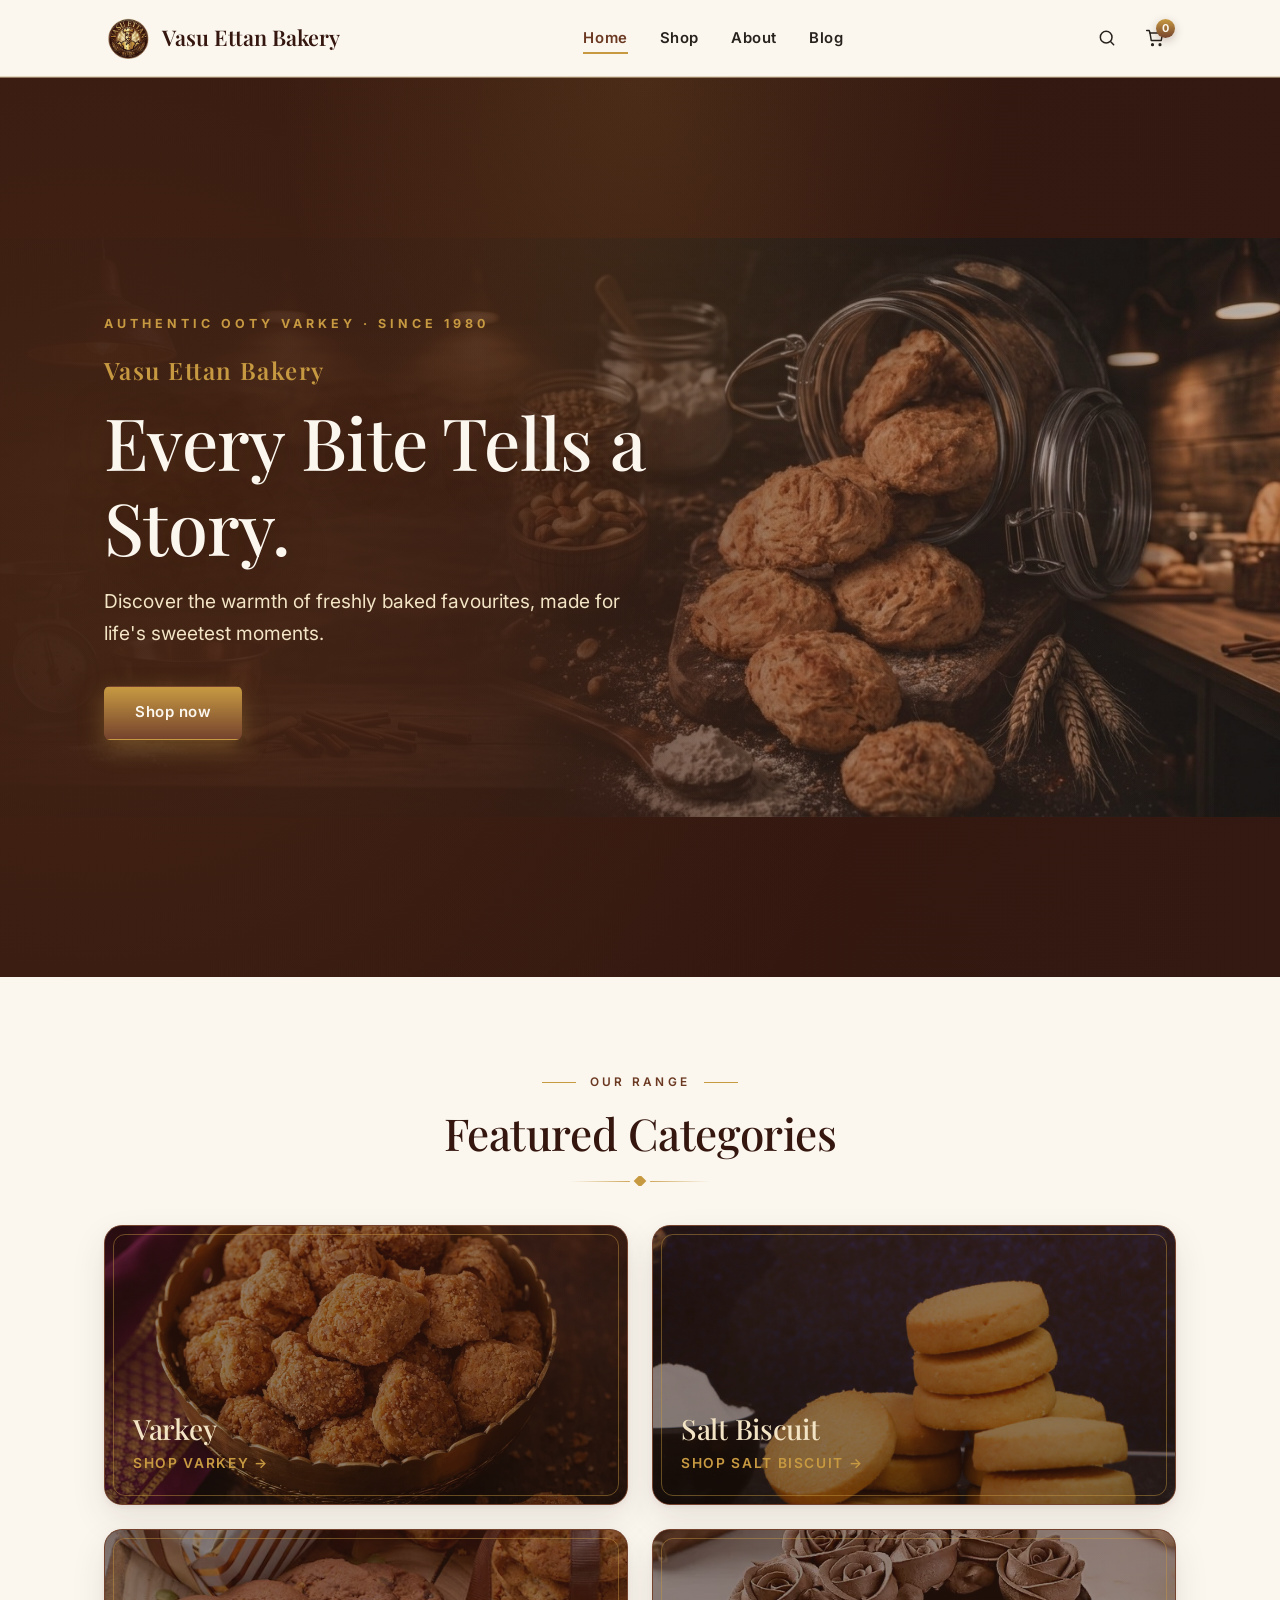
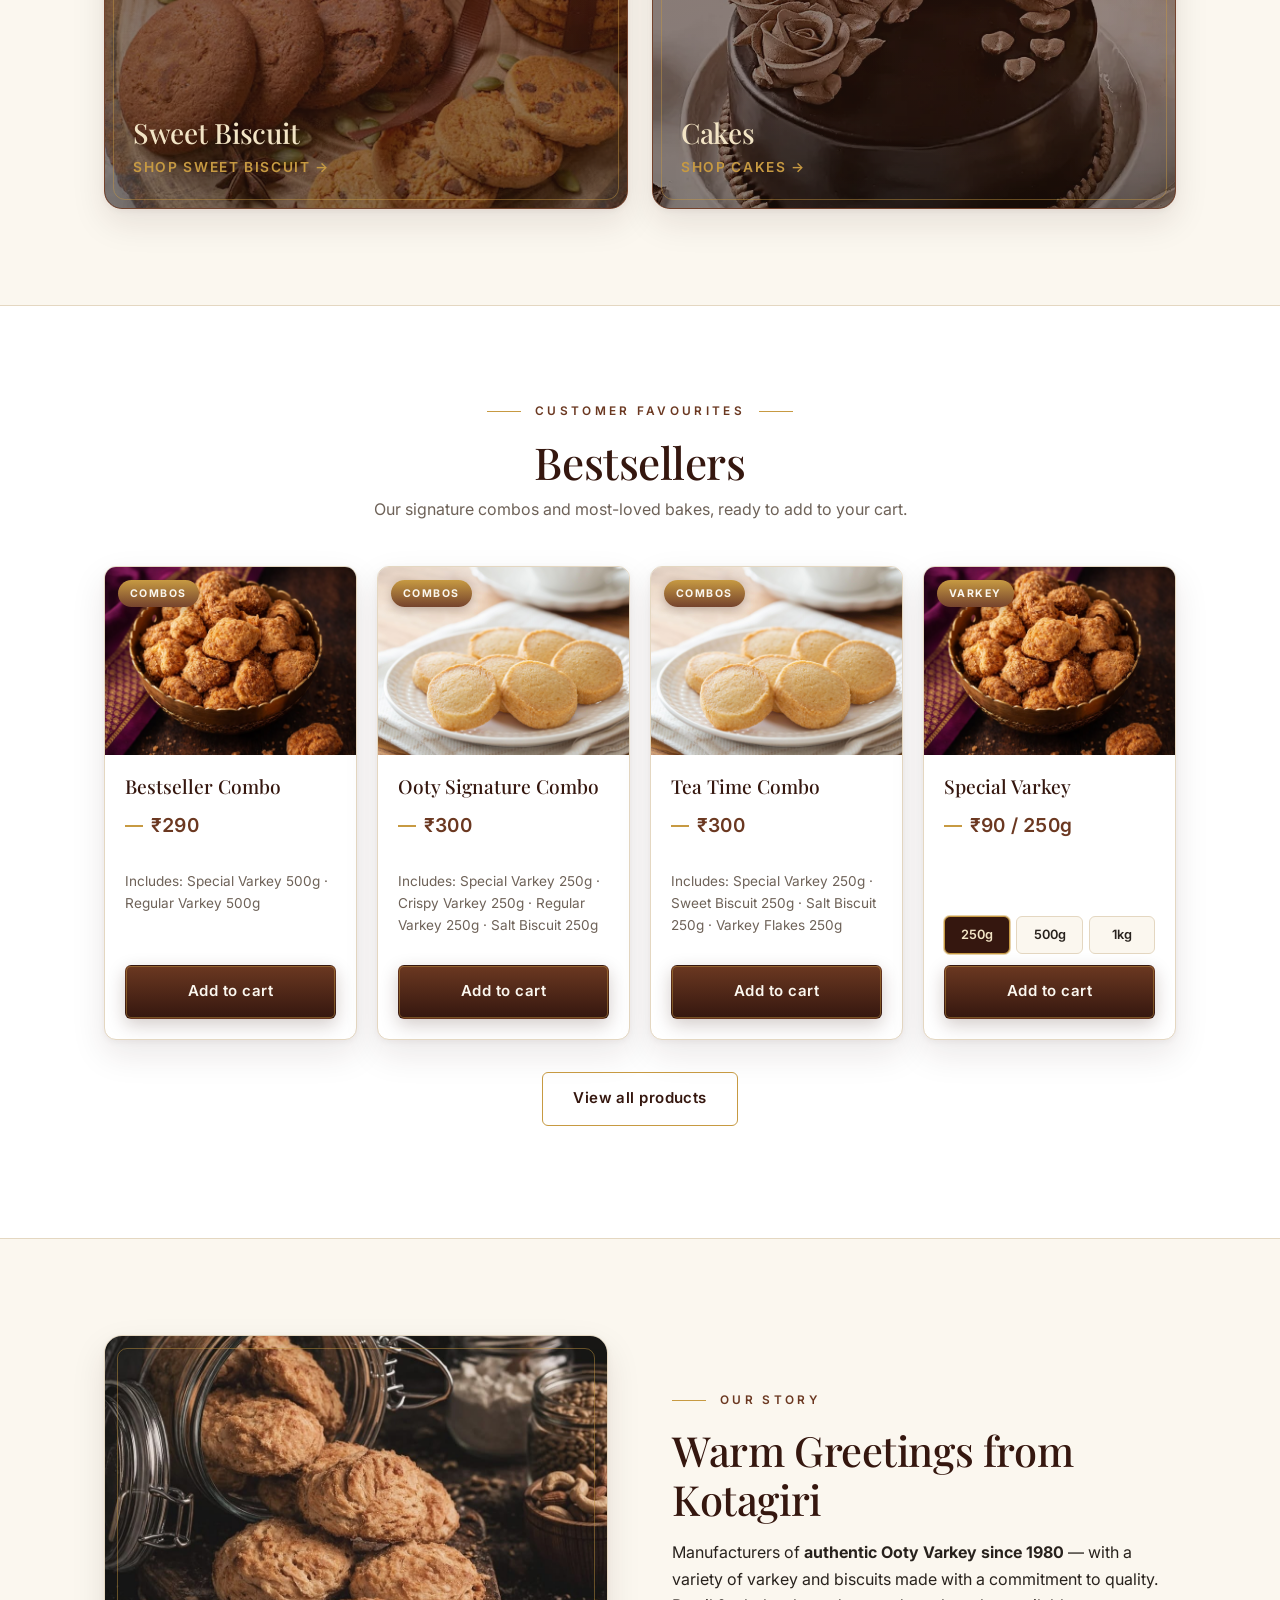
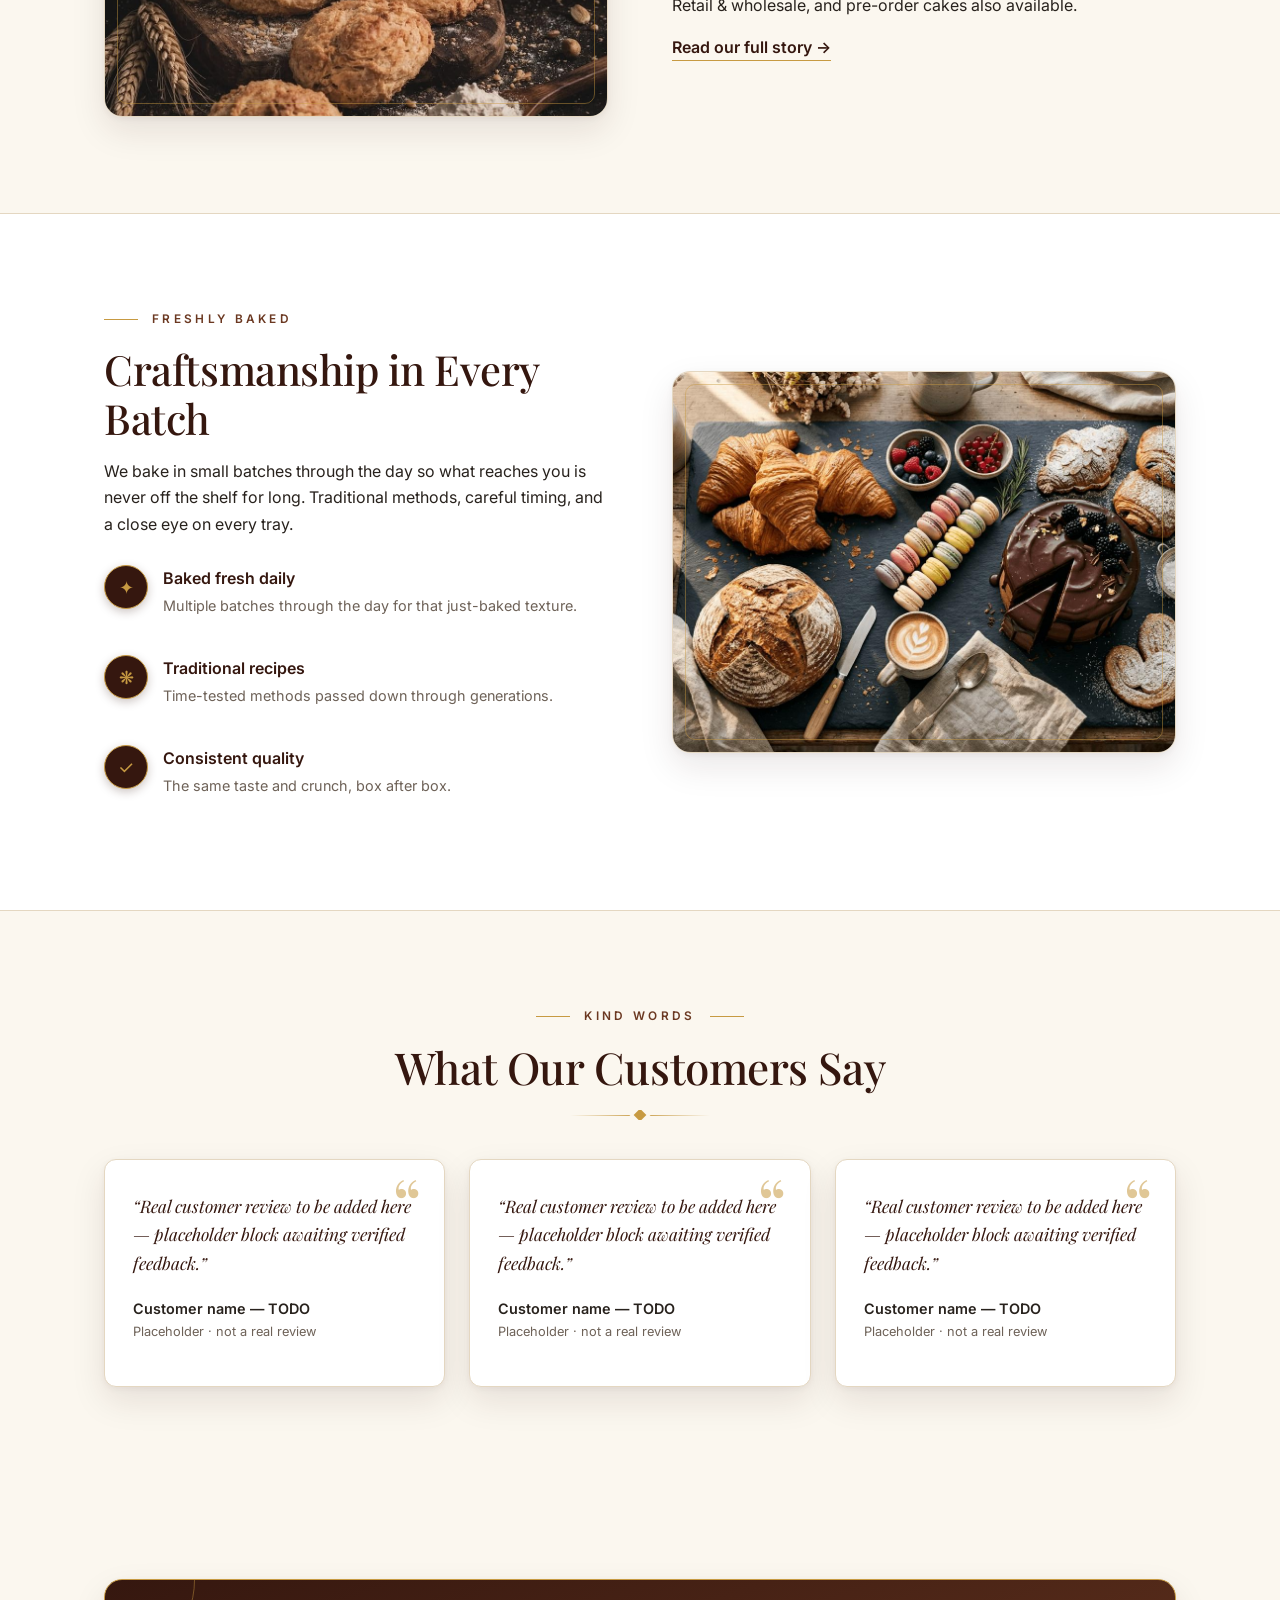
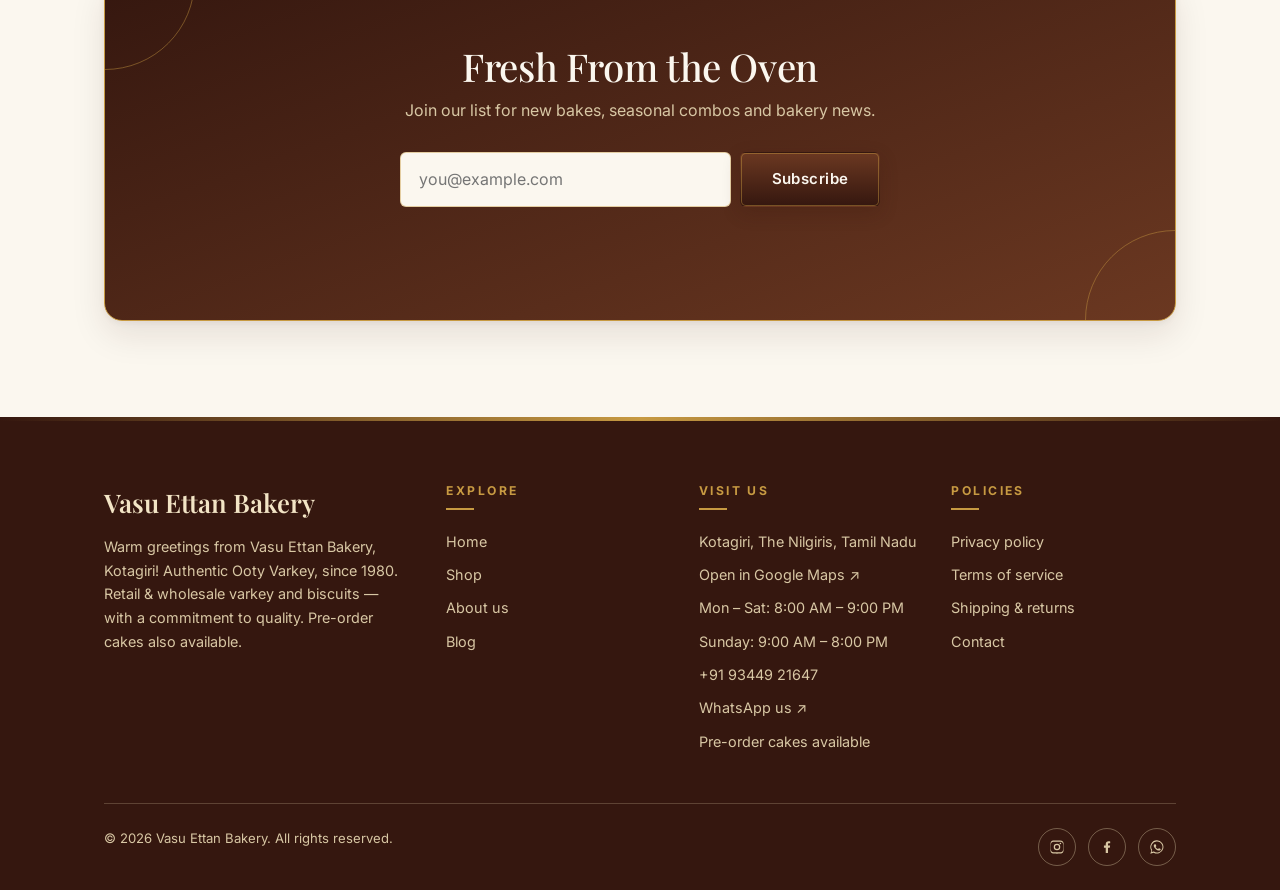
==== commit 3fb69657: "UI updates fully" ====
--- a/index.html
+++ b/index.html
@@ -30,20 +30,15 @@
 
     <!-- Hero -->
     <section class="hero" aria-labelledby="hero-title">
-      <div class="hero__media hero__media--right">
-        <picture>
-          <source media="(max-width: 767px)" srcset="assets/hero_image_mobile.png?v=2">
-          <img src="assets/hero_image_bg.png?v=2" alt="Freshly baked varkey and biscuits at Vasu Ettan Bakery"
-            width="1486" height="672" fetchpriority="high" data-remove-on-error>
-        </picture>
-      </div>
-      <div class="hero__overlay" aria-hidden="true"></div>
-      <div class="container">
-        <div class="hero__content">
-          <p class="hero__eyebrow">Authentic Ooty Varkey &middot; Since 1980</p>
-          <p class="hero__brand">Vasu Ettan Bakery</p>
-          <h1 class="hero__title" id="hero-title">Every Bite Tells a Story.</h1>
-          <p class="hero__text">Discover the warmth of freshly baked favourites, made for life's sweetest moments.</p>
+      <div class="hero_media hero_media--right" role="img"
+        aria-label="Freshly baked varkey and biscuits at Vasu Ettan Bakery"></div>
+      <div class="hero_overlay" aria-hidden="true"></div>
+      <div class="container">
+        <div class="hero_content">
+          <p class="hero_eyebrow">Authentic Ooty Varkey &middot; Since 1980</p>
+          <p class="hero_brand">Vasu Ettan Bakery</p>
+          <h1 class="hero_title" id="hero-title">Every Bite Tells a Story.</h1>
+          <p class="hero_text">Discover the warmth of freshly baked favourites, made for life's sweetest moments.</p>
           <a class="btn btn--primary" href="shop.html">Shop now</a>
         </div>
       </div>
@@ -57,31 +52,31 @@
         <hr class="divider">
         <div class="category-grid">
           <a class="category-card reveal" href="shop.html?category=Varkey">
-            <img class="category-card__texture" src="assets/Categories/varkey.png" alt="" aria-hidden="true" loading="lazy" data-remove-on-error>
-            <div class="category-card__body">
-              <h3 class="category-card__title">Varkey</h3>
-              <span class="category-card__link">Shop varkey &rarr;</span>
+            <img class="category-card_texture" src="assets/Categories/varkey.png" alt="" aria-hidden="true" loading="lazy" data-remove-on-error>
+            <div class="category-card_body">
+              <h3 class="category-card_title">Varkey</h3>
+              <span class="category-card_link">Shop varkey &rarr;</span>
             </div>
           </a>
           <a class="category-card reveal" href="shop.html?category=Salt%20Biscuit">
-            <img class="category-card__texture" src="assets/Categories/salt_biscuit.png" alt="" aria-hidden="true" loading="lazy" data-remove-on-error>
-            <div class="category-card__body">
-              <h3 class="category-card__title">Salt Biscuit</h3>
-              <span class="category-card__link">Shop salt biscuit &rarr;</span>
+            <img class="category-card_texture" src="assets/Categories/salt_biscuit.png" alt="" aria-hidden="true" loading="lazy" data-remove-on-error>
+            <div class="category-card_body">
+              <h3 class="category-card_title">Salt Biscuit</h3>
+              <span class="category-card_link">Shop salt biscuit &rarr;</span>
             </div>
           </a>
           <a class="category-card reveal" href="shop.html?category=Sweet%20Biscuit">
-            <img class="category-card__texture" src="assets/Categories/sweet_biscuit.png" alt="" aria-hidden="true" loading="lazy" data-remove-on-error>
-            <div class="category-card__body">
-              <h3 class="category-card__title">Sweet Biscuit</h3>
-              <span class="category-card__link">Shop sweet biscuit &rarr;</span>
+            <img class="category-card_texture" src="assets/Categories/sweet_biscuit.png" alt="" aria-hidden="true" loading="lazy" data-remove-on-error>
+            <div class="category-card_body">
+              <h3 class="category-card_title">Sweet Biscuit</h3>
+              <span class="category-card_link">Shop sweet biscuit &rarr;</span>
             </div>
           </a>
           <a class="category-card reveal" href="shop.html?category=Cakes">
-            <img class="category-card__texture" src="assets/Categories/cake.png" alt="" aria-hidden="true" loading="lazy" data-remove-on-error>
-            <div class="category-card__body">
-              <h3 class="category-card__title">Cakes</h3>
-              <span class="category-card__link">Shop cakes &rarr;</span>
+            <img class="category-card_texture" src="assets/Categories/cake.png" alt="" aria-hidden="true" loading="lazy" data-remove-on-error>
+            <div class="category-card_body">
+              <h3 class="category-card_title">Cakes</h3>
+              <span class="category-card_link">Shop cakes &rarr;</span>
             </div>
           </a>
         </div>
@@ -109,13 +104,13 @@
     <!-- Our Story teaser -->
     <section class="section" aria-labelledby="story-title">
       <div class="container split">
-        <div class="split__media reveal">
+        <div class="split_media reveal">
           <img src="assets/our_story.png" alt="Baker preparing dough by hand at Vasu Ettan Bakery"
             width="1078" height="1042" loading="lazy" data-fallback="Story photo coming soon">
         </div>
         <div class="reveal">
           <span class="section-kicker text-left">Our story</span>
-          <h2 class="split__title" id="story-title">Warm Greetings from Kotagiri</h2>
+          <h2 class="split_title" id="story-title">Warm Greetings from Kotagiri</h2>
           <p>Manufacturers of <strong>authentic Ooty Varkey since 1980</strong> — with
             a variety of varkey and biscuits made with a commitment to quality.
             Retail &amp; wholesale, and pre-order cakes also available.</p>
@@ -129,35 +124,35 @@
       <div class="container split">
         <div class="reveal">
           <span class="section-kicker text-left">Freshly baked</span>
-          <h2 class="split__title" id="craft-title">Craftsmanship in Every Batch</h2>
+          <h2 class="split_title" id="craft-title">Craftsmanship in Every Batch</h2>
           <p>We bake in small batches through the day so what reaches you is never off
             the shelf for long. Traditional methods, careful timing, and a close eye on
             every tray.</p>
           <ul class="feature-list">
             <li>
-              <span class="feature-list__icon" aria-hidden="true">✦</span>
+              <span class="feature-list_icon" aria-hidden="true">✦</span>
               <div>
-                <p class="feature-list__title">Baked fresh daily</p>
-                <p class="feature-list__text">Multiple batches through the day for that just-baked texture.</p>
+                <p class="feature-list_title">Baked fresh daily</p>
+                <p class="feature-list_text">Multiple batches through the day for that just-baked texture.</p>
               </div>
             </li>
             <li>
-              <span class="feature-list__icon" aria-hidden="true">❋</span>
+              <span class="feature-list_icon" aria-hidden="true">❋</span>
               <div>
-                <p class="feature-list__title">Traditional recipes</p>
-                <p class="feature-list__text">Time-tested methods passed down through generations.</p>
+                <p class="feature-list_title">Traditional recipes</p>
+                <p class="feature-list_text">Time-tested methods passed down through generations.</p>
               </div>
             </li>
             <li>
-              <span class="feature-list__icon" aria-hidden="true">✓</span>
+              <span class="feature-list_icon" aria-hidden="true">✓</span>
               <div>
-                <p class="feature-list__title">Consistent quality</p>
-                <p class="feature-list__text">The same taste and crunch, box after box.</p>
+                <p class="feature-list_title">Consistent quality</p>
+                <p class="feature-list_text">The same taste and crunch, box after box.</p>
               </div>
             </li>
           </ul>
         </div>
-        <div class="split__media reveal">
+        <div class="split_media reveal">
           <img src="assets/Craftsmanship.png" alt="Golden varkey arranged on a baking tray"
             width="1376" height="768" loading="lazy" data-fallback="Bakery photo coming soon">
         </div>
@@ -174,19 +169,19 @@
           <!-- TODO: replace these placeholders with verified customer reviews.
                Do not publish invented testimonials. -->
           <figure class="testimonial reveal">
-            <blockquote class="testimonial__quote">“Real customer review to be added here — placeholder block awaiting verified feedback.”</blockquote>
-            <figcaption class="testimonial__author">Customer name — TODO</figcaption>
-            <p class="testimonial__meta">Placeholder · not a real review</p>
+            <blockquote class="testimonial_quote">“Real customer review to be added here — placeholder block awaiting verified feedback.”</blockquote>
+            <figcaption class="testimonial_author">Customer name — TODO</figcaption>
+            <p class="testimonial_meta">Placeholder · not a real review</p>
           </figure>
           <figure class="testimonial reveal">
-            <blockquote class="testimonial__quote">“Real customer review to be added here — placeholder block awaiting verified feedback.”</blockquote>
-            <figcaption class="testimonial__author">Customer name — TODO</figcaption>
-            <p class="testimonial__meta">Placeholder · not a real review</p>
+            <blockquote class="testimonial_quote">“Real customer review to be added here — placeholder block awaiting verified feedback.”</blockquote>
+            <figcaption class="testimonial_author">Customer name — TODO</figcaption>
+            <p class="testimonial_meta">Placeholder · not a real review</p>
           </figure>
           <figure class="testimonial reveal">
-            <blockquote class="testimonial__quote">“Real customer review to be added here — placeholder block awaiting verified feedback.”</blockquote>
-            <figcaption class="testimonial__author">Customer name — TODO</figcaption>
-            <p class="testimonial__meta">Placeholder · not a real review</p>
+            <blockquote class="testimonial_quote">“Real customer review to be added here — placeholder block awaiting verified feedback.”</blockquote>
+            <figcaption class="testimonial_author">Customer name — TODO</figcaption>
+            <p class="testimonial_meta">Placeholder · not a real review</p>
           </figure>
         </div>
       </div>
@@ -196,17 +191,17 @@
     <section class="section" aria-labelledby="newsletter-title">
       <div class="container">
         <div class="newsletter reveal">
-          <h2 class="newsletter__title" id="newsletter-title">Fresh From the Oven</h2>
-          <p class="newsletter__text">Join our list for new bakes, seasonal combos and bakery news.
+          <h2 class="newsletter_title" id="newsletter-title">Fresh From the Oven</h2>
+          <p class="newsletter_text">Join our list for new bakes, seasonal combos and bakery news.
             <!-- TODO: connect this form to a real email service (Mailchimp, Brevo, etc.). -->
           </p>
-          <form class="newsletter__form" id="newsletter-form" novalidate>
+          <form class="newsletter_form" id="newsletter-form" novalidate>
             <label class="sr-only" for="newsletter-email">Email address</label>
-            <input class="newsletter__input" id="newsletter-email" name="email" type="email"
+            <input class="newsletter_input" id="newsletter-email" name="email" type="email"
               placeholder="you@example.com" required autocomplete="email">
             <button class="btn btn--primary" type="submit">Subscribe</button>
           </form>
-          <p class="newsletter__msg" id="newsletter-msg" role="status" aria-live="polite"></p>
+          <p class="newsletter_msg" id="newsletter-msg" role="status" aria-live="polite"></p>
         </div>
       </div>
     </section>
--- a/css/style.css
+++ b/css/style.css
@@ -291,13 +291,13 @@
 }
 
 /* Gold CTA (used inside the dark hero) */
-.hero__content .btn--primary {
+.hero_content .btn--primary {
   background: linear-gradient(180deg, var(--color-gold), var(--color-cinnamon));
   color: var(--color-cream);
   box-shadow: var(--shadow-gold-cta);
 }
 
-.hero__content .btn--primary:hover {
+.hero_content .btn--primary:hover {
   background: var(--color-gold);
   color: var(--color-chocolate);
 }
@@ -387,7 +387,7 @@
   box-shadow: 0 1px 0 var(--hairline-wheat);
 }
 
-.site-header__inner {
+.site-header_inner {
   display: flex;
   align-items: center;
   justify-content: space-between;
@@ -411,7 +411,7 @@
   border-radius: var(--radius-sm);
 }
 
-.site-logo__name {
+.site-logo_name {
   font-family: var(--font-heading);
   font-size: 1.35rem;
   font-weight: 600;
@@ -419,7 +419,7 @@
   line-height: 1.1;
 }
 
-.site-logo__fallback {
+.site-logo_fallback {
   display: none;
 }
 
@@ -427,13 +427,13 @@
   display: none;
 }
 
-.site-nav__list {
+.site-nav_list {
   display: flex;
   align-items: center;
   gap: 2rem;
 }
 
-.site-nav__link {
+.site-nav_link {
   position: relative;
   font-size: 0.93rem;
   font-weight: 600;
@@ -442,7 +442,7 @@
   transition: color var(--transition);
 }
 
-.site-nav__link::after {
+.site-nav_link::after {
   content: "";
   position: absolute;
   left: 0;
@@ -455,13 +455,13 @@
   transition: transform var(--transition);
 }
 
-.site-nav__link:hover,
-.site-nav__link[aria-current="page"] {
+.site-nav_link:hover,
+.site-nav_link[aria-current="page"] {
   color: var(--color-cocoa);
 }
 
-.site-nav__link:hover::after,
-.site-nav__link[aria-current="page"]::after {
+.site-nav_link:hover::after,
+.site-nav_link[aria-current="page"]::after {
   transform: scaleX(1);
 }
 
@@ -524,7 +524,7 @@
   display: none;
 }
 
-.site-nav__close {
+.site-nav_close {
   display: none;
 }
 
@@ -539,13 +539,13 @@
   display: block;
 }
 
-.header-search__form {
+.header-search_form {
   display: flex;
   gap: 0.5rem;
   padding-block: 0.8rem;
 }
 
-.header-search__input {
+.header-search_input {
   flex: 1;
   padding: 0.7rem 1.1rem;
   border: 1px solid var(--color-border);
@@ -554,7 +554,7 @@
   transition: border-color var(--transition), box-shadow var(--transition);
 }
 
-.header-search__input:focus {
+.header-search_input:focus {
   border-color: var(--color-gold);
   box-shadow: 0 0 0 3px var(--hairline-gold);
 }
@@ -569,7 +569,7 @@
   background: var(--color-chocolate);
 }
 
-.hero__media::after {
+.hero_media::after {
   content: "";
   position: absolute;
   inset: 0;
@@ -580,26 +580,17 @@
   );
 }
 
-.hero__media {
+.hero_media {
   position: absolute;
   inset: 0;
-}
-
-.hero__media--right picture {
-  display: block;
-  width: 100%;
-  height: 100%;
-}
-
-.hero__media--right img {
-  width: 100%;
-  height: 100%;
-  object-fit: contain;
-  object-position: right center;
-  background: var(--color-chocolate);
-}
-
-.hero__overlay {
+  background-color: var(--color-chocolate);
+  background-image: url("../assets/hero_image_bg.png?v=3");
+  background-repeat: no-repeat;
+  background-position: right center;
+  background-size: contain;
+}
+
+.hero_overlay {
   position: absolute;
   inset: 0;
   background: radial-gradient(
@@ -628,7 +619,7 @@
   pointer-events: none;
 }
 
-.hero__content {
+.hero_content {
   position: relative;
   z-index: 1;
   max-width: 720px;
@@ -636,7 +627,7 @@
   color: var(--color-cream);
 }
 
-.hero__eyebrow {
+.hero_eyebrow {
   font-size: 0.78rem;
   font-weight: 700;
   letter-spacing: 0.32em;
@@ -645,7 +636,7 @@
   margin-bottom: 1rem;
 }
 
-.hero__brand {
+.hero_brand {
   font-family: var(--font-heading);
   font-size: clamp(1.15rem, 2.5vw, 1.5rem);
   font-weight: 600;
@@ -654,14 +645,14 @@
   margin-bottom: 0.5rem;
 }
 
-.hero__title {
+.hero_title {
   font-size: clamp(2.6rem, 6.5vw, 4.5rem);
   color: var(--color-cream);
   margin-bottom: 1.1rem;
   text-shadow: 0 3px 40px rgba(53, 23, 15, 0.55);
 }
 
-.hero__text {
+.hero_text {
   font-size: clamp(1.02rem, 2vw, 1.2rem);
   color: var(--color-ivory);
   margin-bottom: 2.25rem;
@@ -697,12 +688,12 @@
   bottom: 0;
 }
 
-.page-hero__title {
+.page-hero_title {
   font-size: clamp(2.1rem, 5vw, 3.25rem);
   margin-bottom: 0.85rem;
 }
 
-.page-hero__text {
+.page-hero_text {
   max-width: 620px;
   margin: 0 auto;
   color: var(--color-muted);
@@ -727,19 +718,19 @@
   display: none;
 }
 
-.page-hero__media {
+.page-hero_media {
   position: absolute;
   inset: 0;
 }
 
-.page-hero__media img {
+.page-hero_media img {
   width: 100%;
   height: 100%;
   object-fit: cover;
   object-position: center 60%;
 }
 
-.page-hero__overlay {
+.page-hero_overlay {
   position: absolute;
   inset: 0;
   background:
@@ -747,7 +738,7 @@
     linear-gradient(180deg, rgba(26, 15, 10, 0.55) 0%, rgba(26, 15, 10, 0.82) 100%);
 }
 
-.page-hero__content {
+.page-hero_content {
   position: relative;
   z-index: 1;
 }
@@ -756,17 +747,17 @@
   color: var(--color-gold);
 }
 
-.page-hero--shop .page-hero__title {
+.page-hero--shop .page-hero_title {
   color: var(--color-ivory);
   text-shadow: 0 3px 40px rgba(26, 15, 10, 0.55);
 }
 
-.page-hero--shop .page-hero__text {
+.page-hero--shop .page-hero_text {
   color: var(--color-cream);
   max-width: 640px;
 }
 
-.page-hero__pills {
+.page-hero_pills {
   display: flex;
   flex-wrap: wrap;
   justify-content: center;
@@ -776,7 +767,7 @@
   list-style: none;
 }
 
-.page-hero__pills li {
+.page-hero_pills li {
   padding: 0.45rem 1.1rem;
   font-size: 0.8rem;
   font-weight: 600;
@@ -813,7 +804,7 @@
     border-color var(--transition);
 }
 
-.category-card__texture {
+.category-card_texture {
   position: absolute;
   inset: 0;
   width: 100%;
@@ -823,7 +814,7 @@
   transition: transform 400ms ease, opacity var(--transition);
 }
 
-.category-card:hover .category-card__texture {
+.category-card:hover .category-card_texture {
   transform: scale(1.06);
   opacity: 0.55;
 }
@@ -853,18 +844,18 @@
   border-color: var(--color-gold);
 }
 
-.category-card__body {
+.category-card_body {
   position: relative;
   z-index: 2;
 }
 
-.category-card__title {
+.category-card_title {
   font-size: 1.75rem;
   color: var(--color-ivory);
   margin-bottom: 0.3rem;
 }
 
-.category-card__link {
+.category-card_link {
   font-size: 0.86rem;
   font-weight: 600;
   letter-spacing: 0.12em;
@@ -914,7 +905,7 @@
   opacity: 1;
 }
 
-.product-card__media {
+.product-card_media {
   position: relative;
   aspect-ratio: 4 / 3;
   overflow: hidden;
@@ -922,18 +913,18 @@
   cursor: pointer;
 }
 
-.product-card__media img {
+.product-card_media img {
   width: 100%;
   height: 100%;
   object-fit: cover;
   transition: transform 500ms ease;
 }
 
-.product-card:hover .product-card__media img {
+.product-card:hover .product-card_media img {
   transform: scale(1.07);
 }
 
-.product-card__tag {
+.product-card_tag {
   position: absolute;
   top: 0.8rem;
   left: 0.8rem;
@@ -948,7 +939,7 @@
   box-shadow: var(--shadow-badge);
 }
 
-.product-card__body {
+.product-card_body {
   display: flex;
   flex-direction: column;
   gap: 0.75rem;
@@ -956,11 +947,11 @@
   flex: 1;
 }
 
-.product-card__name {
+.product-card_name {
   font-size: 1.2rem;
 }
 
-.product-card__link-btn {
+.product-card_link-btn {
   background: none;
   border: 0;
   padding: 0;
@@ -971,11 +962,11 @@
   transition: color var(--transition);
 }
 
-.product-card__link-btn:hover {
+.product-card_link-btn:hover {
   color: var(--color-cocoa);
 }
 
-.product-card__price {
+.product-card_price {
   font-family: var(--font-body);
   font-weight: 700;
   font-variant-numeric: tabular-nums;
@@ -988,7 +979,7 @@
   gap: 0.5rem;
 }
 
-.product-card__price::before {
+.product-card_price::before {
   content: "";
   width: 18px;
   height: 2px;
@@ -996,12 +987,12 @@
   align-self: center;
 }
 
-.product-card__includes {
+.product-card_includes {
   font-size: 0.85rem;
   color: var(--color-muted);
 }
 
-.product-card__footer {
+.product-card_footer {
   margin-top: auto;
   display: flex;
   flex-direction: column;
@@ -1015,7 +1006,7 @@
   flex-wrap: wrap;
 }
 
-.size-select__btn {
+.size-select_btn {
   flex: 1;
   min-width: 60px;
   padding: 0.45rem 0.35rem;
@@ -1029,11 +1020,11 @@
     color var(--transition), box-shadow var(--transition);
 }
 
-.size-select__btn:hover {
+.size-select_btn:hover {
   border-color: var(--color-gold);
 }
 
-.size-select__btn[aria-pressed="true"] {
+.size-select_btn[aria-pressed="true"] {
   background: var(--color-chocolate);
   border-color: var(--color-gold);
   color: var(--color-ivory);
@@ -1166,7 +1157,7 @@
   visibility: visible;
 }
 
-.drawer__header {
+.drawer_header {
   display: flex;
   align-items: center;
   justify-content: space-between;
@@ -1175,17 +1166,17 @@
   border-bottom: 1px solid var(--color-gold);
 }
 
-.drawer__title {
+.drawer_title {
   font-size: 1.4rem;
 }
 
-.drawer__body {
+.drawer_body {
   flex: 1;
   overflow-y: auto;
   padding: 1.25rem;
 }
 
-.drawer__footer {
+.drawer_footer {
   border-top: 1px solid var(--color-border);
   padding: 1.25rem;
   background: var(--color-cream);
@@ -1203,7 +1194,7 @@
   padding-top: 0;
 }
 
-.cart-line__img {
+.cart-line_img {
   width: 64px;
   height: 64px;
   object-fit: cover;
@@ -1212,17 +1203,17 @@
   border: 1px solid var(--color-border);
 }
 
-.cart-line__name {
+.cart-line_name {
   font-family: var(--font-heading);
   font-size: 1rem;
 }
 
-.cart-line__meta {
+.cart-line_meta {
   font-size: 0.8rem;
   color: var(--color-muted);
 }
 
-.cart-line__price {
+.cart-line_price {
   font-family: var(--font-body);
   font-weight: 700;
   font-variant-numeric: tabular-nums;
@@ -1262,7 +1253,7 @@
   font-weight: 600;
 }
 
-.cart-line__remove {
+.cart-line_remove {
   background: none;
   border: 0;
   color: var(--color-muted);
@@ -1273,7 +1264,7 @@
   transition: color var(--transition);
 }
 
-.cart-line__remove:hover {
+.cart-line_remove:hover {
   color: var(--color-cinnamon);
 }
 
@@ -1284,7 +1275,7 @@
   margin-bottom: 1rem;
 }
 
-.cart-summary__total {
+.cart-summary_total {
   font-family: var(--font-body);
   font-weight: 700;
   font-variant-numeric: tabular-nums;
@@ -1318,7 +1309,7 @@
   visibility: visible;
 }
 
-.modal__panel {
+.modal_panel {
   position: relative;
   width: min(880px, 100%);
   max-height: 90dvh;
@@ -1329,7 +1320,7 @@
   box-shadow: var(--shadow-modal);
 }
 
-.modal__close {
+.modal_close {
   position: absolute;
   top: 0.75rem;
   right: 0.75rem;
@@ -1339,32 +1330,32 @@
   border-radius: 50%;
 }
 
-.modal__grid {
+.modal_grid {
   display: grid;
   grid-template-columns: 1fr 1fr;
 }
 
-.modal__media {
+.modal_media {
   background: var(--color-ivory);
 }
 
-.modal__media img {
+.modal_media img {
   width: 100%;
   height: 100%;
   object-fit: cover;
   min-height: 320px;
 }
 
-.modal__body {
+.modal_body {
   padding: 2.25rem;
 }
 
-.modal__title {
+.modal_title {
   font-size: 2rem;
   margin-bottom: 0.5rem;
 }
 
-.modal__price {
+.modal_price {
   font-family: var(--font-body);
   font-weight: 700;
   font-variant-numeric: tabular-nums;
@@ -1375,7 +1366,7 @@
   margin-bottom: 1rem;
 }
 
-.modal__price::before {
+.modal_price::before {
   content: "";
   display: inline-block;
   width: 22px;
@@ -1385,12 +1376,12 @@
   margin-right: 0.6rem;
 }
 
-.modal__desc {
+.modal_desc {
   color: var(--color-muted);
   margin-bottom: 1.25rem;
 }
 
-.modal__label {
+.modal_label {
   font-size: 0.74rem;
   font-weight: 700;
   letter-spacing: 0.16em;
@@ -1399,24 +1390,24 @@
   margin-bottom: 0.5rem;
 }
 
-.modal__includes {
+.modal_includes {
   margin-bottom: 1.25rem;
 }
 
-.modal__includes li {
+.modal_includes li {
   padding: 0.45rem 0;
   border-bottom: 1px dashed var(--color-wheat);
   font-size: 0.9rem;
 }
 
-.modal__availability {
+.modal_availability {
   font-size: 0.85rem;
   color: var(--color-olive);
   font-weight: 600;
   margin-block: 1rem;
 }
 
-.modal__actions {
+.modal_actions {
   display: flex;
   gap: 0.75rem;
   align-items: center;
@@ -1442,7 +1433,7 @@
   align-items: center;
 }
 
-.split__media {
+.split_media {
   position: relative;
   border-radius: var(--radius-lg);
   overflow: hidden;
@@ -1450,7 +1441,7 @@
   box-shadow: var(--shadow-card);
 }
 
-.split__media img {
+.split_media img {
   display: block;
   width: 100%;
   height: 380px;
@@ -1458,7 +1449,7 @@
   object-position: center;
 }
 
-.split__media::before {
+.split_media::before {
   content: "";
   position: absolute;
   inset: 12px;
@@ -1468,7 +1459,7 @@
   pointer-events: none;
 }
 
-.split__title {
+.split_title {
   font-size: clamp(1.85rem, 4vw, 2.6rem);
   margin-bottom: 1rem;
 }
@@ -1484,7 +1475,7 @@
   gap: 0.95rem;
 }
 
-.feature-list__icon {
+.feature-list_icon {
   flex: 0 0 auto;
   width: 44px;
   height: 44px;
@@ -1499,13 +1490,13 @@
   box-shadow: var(--shadow-badge);
 }
 
-.feature-list__title {
+.feature-list_title {
   font-weight: 600;
   margin-bottom: 0.15rem;
   color: var(--color-heading);
 }
 
-.feature-list__text {
+.feature-list_text {
   font-size: 0.9rem;
   color: var(--color-muted);
 }
@@ -1545,7 +1536,7 @@
   border-color: var(--hairline-gold);
 }
 
-.testimonial__quote {
+.testimonial_quote {
   font-family: var(--font-heading);
   font-size: 1.08rem;
   font-style: italic;
@@ -1553,12 +1544,12 @@
   margin-bottom: 1.25rem;
 }
 
-.testimonial__author {
+.testimonial_author {
   font-weight: 600;
   font-size: 0.9rem;
 }
 
-.testimonial__meta {
+.testimonial_meta {
   font-size: 0.8rem;
   color: var(--color-muted);
 }
@@ -1597,19 +1588,19 @@
   right: -90px;
 }
 
-.newsletter__title {
+.newsletter_title {
   color: var(--color-cream);
   font-size: clamp(1.7rem, 3.5vw, 2.4rem);
   margin-bottom: 0.5rem;
 }
 
-.newsletter__text {
+.newsletter_text {
   color: var(--color-wheat);
   max-width: 520px;
   margin: 0 auto 1.75rem;
 }
 
-.newsletter__form {
+.newsletter_form {
   display: flex;
   gap: 0.6rem;
   max-width: 480px;
@@ -1618,7 +1609,7 @@
   z-index: 1;
 }
 
-.newsletter__input {
+.newsletter_input {
   flex: 1;
   padding: 0.85rem 1.1rem;
   border: 1px solid var(--hairline-gold);
@@ -1628,11 +1619,11 @@
   transition: box-shadow var(--transition);
 }
 
-.newsletter__input:focus {
+.newsletter_input:focus {
   box-shadow: 0 0 0 3px var(--hairline-gold);
 }
 
-.newsletter__msg {
+.newsletter_msg {
   margin-top: 0.85rem;
   font-size: 0.9rem;
   min-height: 1.3em;
@@ -1640,11 +1631,11 @@
   z-index: 1;
 }
 
-.newsletter__msg.is-error {
+.newsletter_msg.is-error {
   color: var(--color-wheat);
 }
 
-.newsletter__msg.is-success {
+.newsletter_msg.is-success {
   color: var(--color-gold);
 }
 
@@ -1672,12 +1663,12 @@
   background: linear-gradient(180deg, var(--color-gold), var(--color-wheat));
 }
 
-.timeline__item {
+.timeline_item {
   position: relative;
   padding-bottom: 2.25rem;
 }
 
-.timeline__item::before {
+.timeline_item::before {
   content: "";
   position: absolute;
   left: -1.75rem;
@@ -1690,7 +1681,7 @@
   box-shadow: var(--hairline-gold-soft);
 }
 
-.timeline__date {
+.timeline_date {
   font-size: 0.74rem;
   font-weight: 700;
   letter-spacing: 0.16em;
@@ -1699,12 +1690,12 @@
   margin-bottom: 0.3rem;
 }
 
-.timeline__title {
+.timeline_title {
   font-size: 1.3rem;
   margin-bottom: 0.35rem;
 }
 
-.timeline__text {
+.timeline_text {
   color: var(--color-muted);
   font-size: 0.95rem;
 }
@@ -1742,12 +1733,12 @@
   box-shadow: var(--shadow-hover);
 }
 
-.value-card__title {
+.value-card_title {
   font-size: 1.2rem;
   margin-bottom: 0.5rem;
 }
 
-.value-card__text {
+.value-card_text {
   font-size: 0.9rem;
   color: var(--color-muted);
 }
@@ -1766,7 +1757,7 @@
   box-shadow: var(--shadow-card);
 }
 
-.visit-card__title {
+.visit-card_title {
   font-size: 1.25rem;
   margin-bottom: 0.75rem;
 }
@@ -1842,24 +1833,24 @@
   opacity: 1;
 }
 
-.post-card__media {
+.post-card_media {
   aspect-ratio: 16 / 9;
   overflow: hidden;
   background: var(--color-ivory);
 }
 
-.post-card__media img {
+.post-card_media img {
   width: 100%;
   height: 100%;
   object-fit: cover;
   transition: transform 500ms ease;
 }
 
-.post-card:hover .post-card__media img {
+.post-card:hover .post-card_media img {
   transform: scale(1.06);
 }
 
-.post-card__body {
+.post-card_body {
   padding: 1.4rem;
   display: flex;
   flex-direction: column;
@@ -1867,7 +1858,7 @@
   flex: 1;
 }
 
-.post-card__meta {
+.post-card_meta {
   display: flex;
   flex-wrap: wrap;
   gap: 0.7rem;
@@ -1877,21 +1868,21 @@
   letter-spacing: 0.1em;
 }
 
-.post-card__category {
+.post-card_category {
   color: var(--color-cinnamon);
   font-weight: 700;
 }
 
-.post-card__title {
+.post-card_title {
   font-size: 1.3rem;
 }
 
-.post-card__excerpt {
+.post-card_excerpt {
   font-size: 0.9rem;
   color: var(--color-muted);
 }
 
-.post-card__link {
+.post-card_link {
   margin-top: auto;
   font-weight: 600;
   font-size: 0.88rem;
@@ -1902,7 +1893,7 @@
   transition: color var(--transition), border-color var(--transition);
 }
 
-.post-card__link:hover {
+.post-card_link:hover {
   color: var(--color-cocoa);
   border-bottom-color: var(--color-cocoa);
 }
@@ -1913,7 +1904,7 @@
   grid-template-columns: 1.2fr 1fr;
 }
 
-.post-card--featured .post-card__media {
+.post-card--featured .post-card_media {
   aspect-ratio: auto;
   height: 100%;
   min-height: 300px;
@@ -1925,7 +1916,7 @@
   margin-inline: auto;
 }
 
-.article__meta {
+.article_meta {
   display: flex;
   flex-wrap: wrap;
   gap: 1rem;
@@ -1934,17 +1925,17 @@
   margin-bottom: 1.5rem;
 }
 
-.article__meta span {
-  position: relative;
-}
-
-.article__meta span + span::before {
+.article_meta span {
+  position: relative;
+}
+
+.article_meta span + span::before {
   content: "\00B7";
   margin-right: 1rem;
   color: var(--color-gold);
 }
 
-.article__cover {
+.article_cover {
   border-radius: var(--radius-lg);
   overflow: hidden;
   margin-bottom: 2rem;
@@ -1952,12 +1943,12 @@
   box-shadow: var(--shadow-card);
 }
 
-.article__content h2 {
+.article_content h2 {
   font-size: 1.7rem;
   margin: 2.2rem 0 0.75rem;
 }
 
-.article__content h2::after {
+.article_content h2::after {
   content: "";
   display: block;
   width: 48px;
@@ -1966,29 +1957,29 @@
   margin-top: 0.5rem;
 }
 
-.article__content h3 {
+.article_content h3 {
   font-size: 1.3rem;
   margin: 1.5rem 0 0.5rem;
 }
 
-.article__content p,
-.article__content li {
+.article_content p,
+.article_content li {
   color: var(--color-text);
 }
 
-.article__content ul {
+.article_content ul {
   list-style: disc;
   padding-left: 1.4rem;
   margin-bottom: 1rem;
 }
 
-.article__content ol {
+.article_content ol {
   list-style: decimal;
   padding-left: 1.4rem;
   margin-bottom: 1rem;
 }
 
-.article__share {
+.article_share {
   display: flex;
   flex-wrap: wrap;
   gap: 0.6rem;
@@ -2020,7 +2011,7 @@
   border-bottom: 1px solid var(--footer-rule);
 }
 
-.footer-brand__name {
+.footer-brand_name {
   font-family: var(--font-heading);
   font-size: 1.6rem;
   font-weight: 600;
@@ -2028,12 +2019,12 @@
   margin-bottom: 0.75rem;
 }
 
-.footer-brand__text {
+.footer-brand_text {
   font-size: 0.9rem;
   max-width: 300px;
 }
 
-.footer-col__title {
+.footer-col_title {
   position: relative;
   font-family: var(--font-body);
   font-size: 0.76rem;
@@ -2045,7 +2036,7 @@
   padding-bottom: 0.6rem;
 }
 
-.footer-col__title::after {
+.footer-col_title::after {
   content: "";
   position: absolute;
   left: 0;
--- a/css/responsive.css
+++ b/css/responsive.css
@@ -44,7 +44,7 @@
   align-items: stretch;
 }
 
-.newsletter__form {
+.newsletter_form {
   flex-direction: column;
 }
 
@@ -75,14 +75,14 @@
     visibility: visible;
   }
 
-  .site-nav__list {
+  .site-nav_list {
     flex-direction: column;
     align-items: flex-start;
     gap: 0.5rem;
     margin-top: 2.5rem;
   }
 
-  .site-nav__link {
+  .site-nav_link {
     display: block;
     width: 100%;
     padding: 0.7rem 0.25rem;
@@ -90,7 +90,7 @@
     border-bottom: 1px solid var(--color-border);
   }
 
-  .site-nav__close {
+  .site-nav_close {
     display: inline-flex;
   }
 
@@ -99,11 +99,11 @@
     grid-template-columns: 1fr;
   }
 
-  .split__media img {
+  .split_media img {
     height: 280px;
   }
 
-  .modal__grid {
+  .modal_grid {
     grid-template-columns: 1fr;
   }
 
@@ -111,11 +111,11 @@
     grid-template-columns: 1fr;
   }
 
-  .post-card--featured .post-card__media {
+  .post-card--featured .post-card_media {
     min-height: 200px;
   }
 
-  .hero__content {
+  .hero_content {
     padding-block: 1.25rem 3.25rem;
     text-align: center;
     margin-inline: auto;
@@ -125,13 +125,14 @@
     padding-block: 3rem;
   }
 
-  .hero__text {
+  .hero_text {
     margin-inline: auto;
   }
 
-  .hero__media--right img {
-    object-fit: cover;
-    object-position: center;
+  .hero_media {
+    background-image: url("../assets/hero_image_mobile.png?v=3");
+    background-position: center;
+    background-size: cover;
   }
 }
 
@@ -176,7 +177,7 @@
     align-items: flex-end;
   }
 
-  .newsletter__form {
+  .newsletter_form {
     flex-direction: row;
   }
 }
@@ -228,11 +229,11 @@
     height: 44px;
   }
 
-  .product-card__body {
+  .product-card_body {
     padding: 0.9rem;
   }
 
-  .size-select__btn {
+  .size-select_btn {
     font-size: 0.75rem;
     min-width: 52px;
   }
